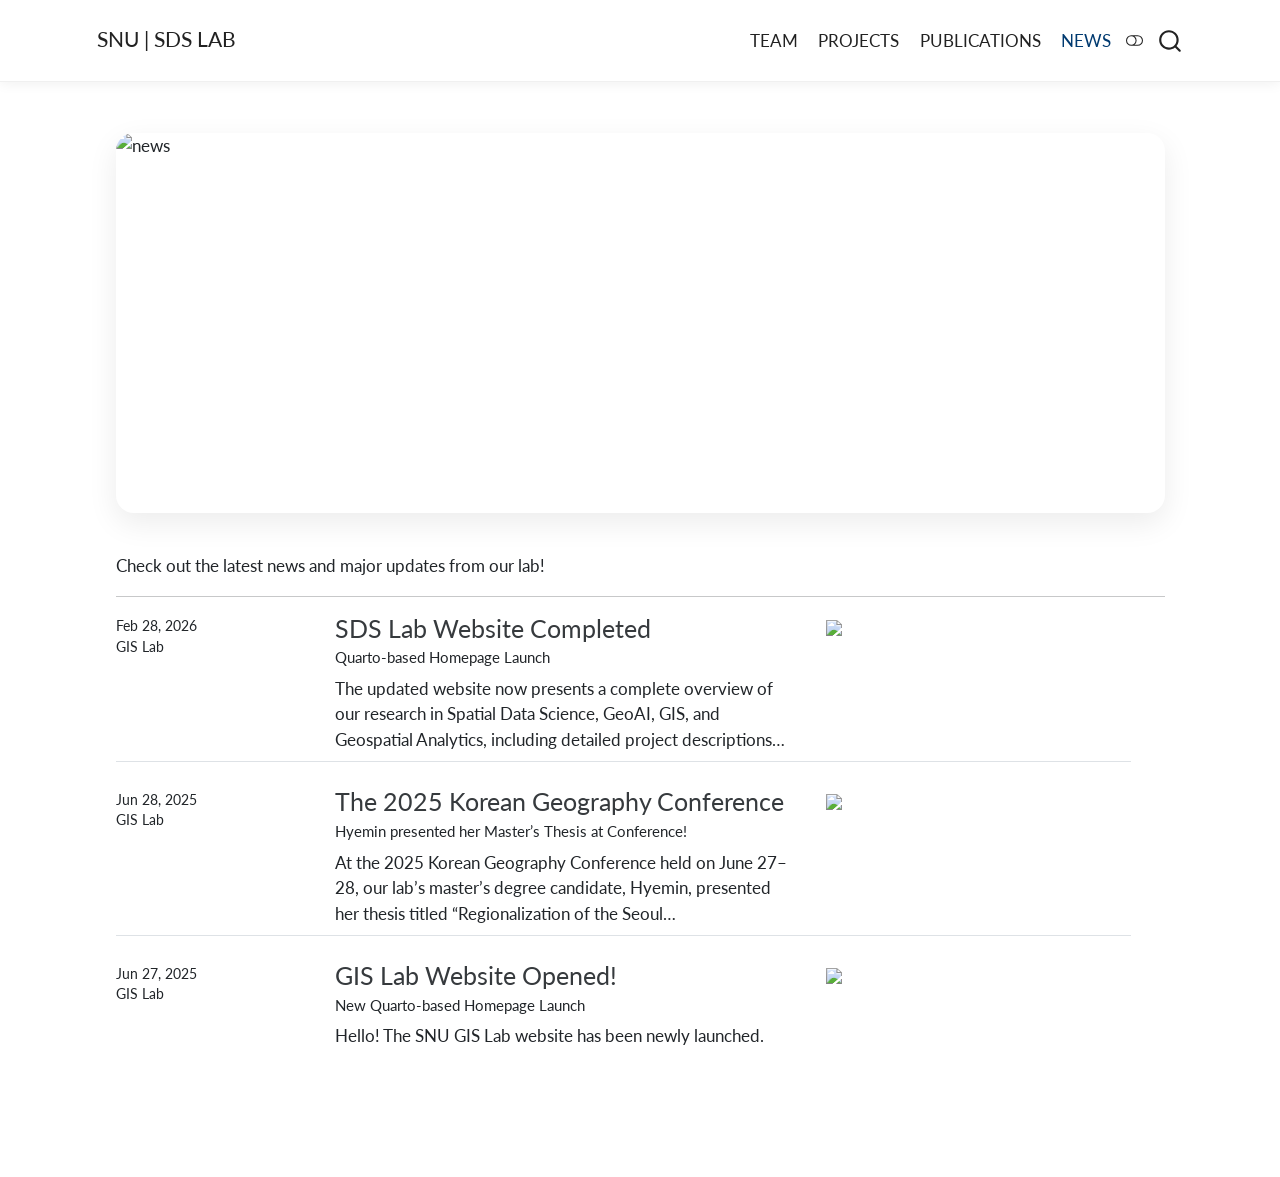
==== docs/news/index.html @ 04704a0c "Update website from personal version" ====
<!DOCTYPE html>
<html xmlns="http://www.w3.org/1999/xhtml" lang="en" xml:lang="en"><head>

<meta charset="utf-8">
<meta name="generator" content="quarto-1.10.18">

<meta name="viewport" content="width=device-width, initial-scale=1.0, user-scalable=yes">


<title>News – SDS Lab</title>
<style>
/* Default styles provided by pandoc.
** See https://pandoc.org/MANUAL.html#variables-for-html for config info.
*/
span.smallcaps{font-variant: small-caps;}
div.columns{display: flex; gap: 1.5em;}
div.column{flex: auto;}
@media screen {
div.columns{gap: min(4vw, 1.5em);}
div.column{overflow-x: auto;}
}
div.hanging-indent{margin-left: 1.5em; text-indent: -1.5em;}
ul.task-list{list-style: none;}
ul.task-list li input[type="checkbox"] {
  width: 0.8em;
  margin: 0 0.8em 0.2em -1em; /* quarto-specific, see https://github.com/quarto-dev/quarto-cli/issues/4556 */ 
  vertical-align: middle;
}
</style>


<script src="../site_libs/quarto-nav/quarto-nav.js"></script>
<script src="../site_libs/quarto-nav/headroom.min.js"></script>
<script src="../site_libs/clipboard/clipboard.min.js"></script>
<script src="../site_libs/quarto-search/autocomplete.umd.js"></script>
<script src="../site_libs/quarto-search/fuse.min.js"></script>
<script src="../site_libs/quarto-search/quarto-search.js"></script>
<meta name="quarto:offset" content="../">
<link href="../images/seoul.png" rel="icon" type="image/png">
<script src="../site_libs/quarto-listing/list.min.js"></script>
<script src="../site_libs/quarto-listing/quarto-listing.js"></script>
<script src="../site_libs/quarto-html/quarto.js" type="module"></script>
<script src="../site_libs/quarto-html/tabsets/tabsets.js" type="module"></script>
<script src="../site_libs/quarto-html/popper.min.js"></script>
<script src="../site_libs/quarto-html/tippy.umd.min.js"></script>
<script src="../site_libs/quarto-html/anchor.min.js"></script>
<link href="../site_libs/quarto-html/tippy.css" rel="stylesheet">
<link href="../site_libs/quarto-html/quarto-syntax-highlighting-64a204ab8560d761af7679ceaba22944.css" rel="stylesheet" class="quarto-color-scheme" id="quarto-text-highlighting-styles">
<link href="../site_libs/quarto-html/quarto-syntax-highlighting-dark-b85bc7c33db8c58e0ec93c3465666fed.css" rel="stylesheet" class="quarto-color-scheme quarto-color-alternate" id="quarto-text-highlighting-styles">
<link href="../site_libs/quarto-html/quarto-syntax-highlighting-64a204ab8560d761af7679ceaba22944.css" rel="stylesheet" class="quarto-color-scheme-extra" id="quarto-text-highlighting-styles">
<script src="../site_libs/bootstrap/bootstrap.min.js"></script>
<link href="../site_libs/bootstrap/bootstrap-icons.css" rel="stylesheet">
<link href="../site_libs/bootstrap/bootstrap-ddade4a43513af6a39879043cc1ed658.min.css" rel="stylesheet" append-hash="true" class="quarto-color-scheme" id="quarto-bootstrap" data-mode="light">
<link href="../site_libs/bootstrap/bootstrap-dark-4e72b22b732df1c45b7a433e425665f0.min.css" rel="stylesheet" append-hash="true" class="quarto-color-scheme quarto-color-alternate" id="quarto-bootstrap" data-mode="dark">
<link href="../site_libs/bootstrap/bootstrap-ddade4a43513af6a39879043cc1ed658.min.css" rel="stylesheet" append-hash="true" class="quarto-color-scheme-extra" id="quarto-bootstrap" data-mode="light">
<script id="quarto-search-options" type="application/json">{
  "location": "navbar",
  "copy-button": false,
  "collapse-after": 3,
  "panel-placement": "end",
  "type": "overlay",
  "limit": 50,
  "keyboard-shortcut": [
    "f",
    "/",
    "s"
  ],
  "show-item-context": false,
  "language": {
    "search-no-results-text": "No results",
    "search-matching-documents-text": "matching documents",
    "search-copy-link-title": "Copy link to search",
    "search-hide-matches-text": "Hide additional matches",
    "search-more-match-text": "more match in this document",
    "search-more-matches-text": "more matches in this document",
    "search-clear-button-title": "Clear",
    "search-text-placeholder": "",
    "search-detached-cancel-button-title": "Cancel",
    "search-submit-button-title": "Submit",
    "search-label": "Search"
  }
}</script>
<script>

  window.document.addEventListener("DOMContentLoaded", function (_event) {
    const listingTargetEl = window.document.querySelector('#listing-listing .list');
    if (!listingTargetEl) {
      // No listing discovered, do not attach.
      return; 
    }

    const options = {
      valueNames: ['listing-date','listing-title','listing-author','listing-subtitle','listing-image','listing-description',{ data: ['index'] },{ data: ['categories'] },{ data: ['listing-date-sort'] },{ data: ['listing-file-modified-sort'] }],
      
      searchColumns: ["listing-date","listing-title","listing-author","listing-subtitle","listing-image","listing-description"],
    };

    window['quarto-listings'] = window['quarto-listings'] || {};
    window['quarto-listings']['listing-listing'] = new List('listing-listing', options);

    if (window['quarto-listing-loaded']) {
      window['quarto-listing-loaded']();
    }
  });

  window.addEventListener('hashchange',() => {
    if (window['quarto-listing-loaded']) {
      window['quarto-listing-loaded']();
    }
  })
  </script>

  <script src="https://cdnjs.cloudflare.com/polyfill/v3/polyfill.min.js?features=es6"></script>
  <script defer="" src="https://cdn.jsdelivr.net/npm/mathjax@4/tex-chtml.js" type="text/javascript"></script>

<script type="text/javascript">
const typesetMath = (el) => {
  if (window.MathJax) {
    // MathJax Typeset
    window.MathJax.typeset([el]);
  } else if (window.katex) {
    // KaTeX Render
    var mathElements = el.getElementsByClassName("math");
    var macros = [];
    for (var i = 0; i < mathElements.length; i++) {
      var texText = mathElements[i].firstChild;
      if (mathElements[i].tagName == "SPAN" && texText && texText.data) {
        window.katex.render(texText.data, mathElements[i], {
          displayMode: mathElements[i].classList.contains('display'),
          throwOnError: false,
          macros: macros,
          fleqn: false
        });
      }
    }
  }
}
window.Quarto = {
  typesetMath
};
</script>

<link rel="stylesheet" href="../styles.css">
</head>

<body class="nav-fixed quarto-light"><script id="quarto-html-before-body" type="application/javascript">
    const toggleBodyColorMode = (bsSheetEl) => {
      const mode = bsSheetEl.getAttribute("data-mode");
      const bodyEl = window.document.querySelector("body");
      if (mode === "dark") {
        bodyEl.classList.add("quarto-dark");
        bodyEl.classList.remove("quarto-light");
      } else {
        bodyEl.classList.add("quarto-light");
        bodyEl.classList.remove("quarto-dark");
      }
    }
    const toggleBodyColorPrimary = () => {
      const bsSheetEl = window.document.querySelector("link#quarto-bootstrap:not([rel=disabled-stylesheet])");
      if (bsSheetEl) {
        toggleBodyColorMode(bsSheetEl);
      }
    }
    const setColorSchemeToggle = (alternate) => {
      const toggles = window.document.querySelectorAll('.quarto-color-scheme-toggle');
      for (let i=0; i < toggles.length; i++) {
        const toggle = toggles[i];
        if (toggle) {
          if (alternate) {
            toggle.classList.add("alternate");
          } else {
            toggle.classList.remove("alternate");
          }
        }
      }
    };
    const toggleColorMode = (alternate) => {
      // Switch the stylesheets
      const primaryStylesheets = window.document.querySelectorAll('link.quarto-color-scheme:not(.quarto-color-alternate)');
      const alternateStylesheets = window.document.querySelectorAll('link.quarto-color-scheme.quarto-color-alternate');
      manageTransitions('#quarto-margin-sidebar .nav-link', false);
      if (alternate) {
        // note: dark is layered on light, we don't disable primary!
        enableStylesheet(alternateStylesheets);
        for (const sheetNode of alternateStylesheets) {
          if (sheetNode.id === "quarto-bootstrap") {
            toggleBodyColorMode(sheetNode);
          }
        }
      } else {
        disableStylesheet(alternateStylesheets);
        enableStylesheet(primaryStylesheets)
        toggleBodyColorPrimary();
      }
      manageTransitions('#quarto-margin-sidebar .nav-link', true);
      // Switch the toggles
      setColorSchemeToggle(alternate)
      // Hack to workaround the fact that safari doesn't
      // properly recolor the scrollbar when toggling (#1455)
      if (navigator.userAgent.indexOf('Safari') > 0 && navigator.userAgent.indexOf('Chrome') == -1) {
        manageTransitions("body", false);
        window.scrollTo(0, 1);
        setTimeout(() => {
          window.scrollTo(0, 0);
          manageTransitions("body", true);
        }, 40);
      }
    }
    const disableStylesheet = (stylesheets) => {
      for (let i=0; i < stylesheets.length; i++) {
        const stylesheet = stylesheets[i];
        stylesheet.rel = 'disabled-stylesheet';
      }
    }
    const enableStylesheet = (stylesheets) => {
      for (let i=0; i < stylesheets.length; i++) {
        const stylesheet = stylesheets[i];
        if(stylesheet.rel !== 'stylesheet') { // for Chrome, which will still FOUC without this check
          stylesheet.rel = 'stylesheet';
        }
      }
    }
    const manageTransitions = (selector, allowTransitions) => {
      const els = window.document.querySelectorAll(selector);
      for (let i=0; i < els.length; i++) {
        const el = els[i];
        if (allowTransitions) {
          el.classList.remove('notransition');
        } else {
          el.classList.add('notransition');
        }
      }
    }
    const isFileUrl = () => {
      return window.location.protocol === 'file:';
    }
    const hasAlternateSentinel = () => {
      let styleSentinel = getColorSchemeSentinel();
      if (styleSentinel !== null) {
        return styleSentinel === "alternate";
      } else {
        return false;
      }
    }
    const setStyleSentinel = (alternate) => {
      const value = alternate ? "alternate" : "default";
      if (!isFileUrl()) {
        window.localStorage.setItem("quarto-color-scheme", value);
      } else {
        localAlternateSentinel = value;
      }
    }
    const getColorSchemeSentinel = () => {
      if (!isFileUrl()) {
        const storageValue = window.localStorage.getItem("quarto-color-scheme");
        return storageValue != null ? storageValue : localAlternateSentinel;
      } else {
        return localAlternateSentinel;
      }
    }
    const toggleGiscusIfUsed = (isAlternate, darkModeDefault) => {
      const baseTheme = document.querySelector('#giscus-base-theme')?.value ?? 'light';
      const alternateTheme = document.querySelector('#giscus-alt-theme')?.value ?? 'dark';
      let newTheme = '';
      if(authorPrefersDark) {
        newTheme = isAlternate ? baseTheme : alternateTheme;
      } else {
        newTheme = isAlternate ? alternateTheme : baseTheme;
      }
      const changeGiscusTheme = () => {
        // From: https://github.com/giscus/giscus/issues/336
        const sendMessage = (message) => {
          const iframe = document.querySelector('iframe.giscus-frame');
          if (!iframe) return;
          iframe.contentWindow.postMessage({ giscus: message }, 'https://giscus.app');
        }
        sendMessage({
          setConfig: {
            theme: newTheme
          }
        });
      }
      const isGiscussLoaded = window.document.querySelector('iframe.giscus-frame') !== null;
      if (isGiscussLoaded) {
        changeGiscusTheme();
      }
    };
    const authorPrefersDark = false;
    const queryPrefersDark = window.matchMedia('(prefers-color-scheme: dark)');
    const darkModeDefault = queryPrefersDark.matches;
      document.querySelector('link#quarto-text-highlighting-styles.quarto-color-scheme-extra').rel = 'disabled-stylesheet';
      document.querySelector('link#quarto-bootstrap.quarto-color-scheme-extra').rel = 'disabled-stylesheet';
    let localAlternateSentinel = darkModeDefault ? 'alternate' : 'default';
    // Dark / light mode switch
    window.quartoToggleColorScheme = () => {
      // Read the current dark / light value
      let toAlternate = !hasAlternateSentinel();
      toggleColorMode(toAlternate);
      setStyleSentinel(toAlternate);
      toggleGiscusIfUsed(toAlternate, darkModeDefault);
      window.dispatchEvent(new Event('resize'));
    };
    queryPrefersDark.addEventListener("change", e => {
      if(window.localStorage.getItem("quarto-color-scheme") !== null)
        return;
      const alternate = e.matches
      toggleColorMode(alternate);
      localAlternateSentinel = e.matches ? 'alternate' : 'default'; // this is used alongside local storage!
      toggleGiscusIfUsed(alternate, darkModeDefault);
    });
    // Switch to dark mode if need be
    if (hasAlternateSentinel()) {
      toggleColorMode(true);
    } else {
      toggleColorMode(false);
    }
  </script>

<div id="quarto-search-results"></div>
  <header id="quarto-header" class="headroom fixed-top">
    <nav class="navbar navbar-expand-lg " data-bs-theme="dark">
      <div class="navbar-container container-fluid">
      <div class="navbar-brand-container mx-auto">
    <a href="../index.html" class="navbar-brand navbar-brand-logo">
    <img src="../images/logo3.png" alt="" class="navbar-logo light-content">
    <img src="../images/logo3.png" alt="" class="navbar-logo dark-content">
    </a>
    <a class="navbar-brand" href="../index.html">
    <span class="navbar-title">SNU | SDS LAB</span>
    </a>
  </div>
            <div id="quarto-search" class="" title="Search"></div>
          <button class="navbar-toggler" type="button" data-bs-toggle="collapse" data-bs-target="#navbarCollapse" aria-controls="navbarCollapse" role="menu" aria-expanded="false" aria-label="Toggle navigation" onclick="if (window.quartoToggleHeadroom) { window.quartoToggleHeadroom(); }">
  <span class="navbar-toggler-icon"></span>
</button>
          <div class="collapse navbar-collapse" id="navbarCollapse">
            <ul class="navbar-nav navbar-nav-scroll ms-auto">
  <li class="nav-item">
    <a class="nav-link" href="../team.html"> 
<span class="menu-text">TEAM</span></a>
  </li>  
  <li class="nav-item">
    <a class="nav-link" href="../projects.html"> 
<span class="menu-text">PROJECTS</span></a>
  </li>  
  <li class="nav-item">
    <a class="nav-link" href="../publications.html"> 
<span class="menu-text">PUBLICATIONS</span></a>
  </li>  
  <li class="nav-item">
    <a class="nav-link active" href="../news/index.html" aria-current="page"> 
<span class="menu-text">NEWS</span></a>
  </li>  
</ul>
          </div> <!-- /navcollapse -->
            <div class="quarto-navbar-tools">
  <a href="" class="quarto-color-scheme-toggle quarto-navigation-tool  px-1" onclick="window.quartoToggleColorScheme(); return false;" title="Toggle dark mode"><i class="bi"></i></a>
</div>
      </div> <!-- /container-fluid -->
    </nav>
</header>
<!-- content -->
<div id="quarto-content" class="quarto-container page-columns page-rows-contents page-layout-full page-navbar">
<!-- sidebar -->
<!-- margin-sidebar -->
    <div id="quarto-margin-sidebar" class="sidebar margin-sidebar zindex-bottom">
        
    </div>
<!-- main -->
<main class="content column-page" id="quarto-document-content">


<header id="title-block-header" class="quarto-title-block default">
<div class="quarto-title">
<h1 class="title">News</h1>
</div>



<div class="quarto-title-meta column-page">

    
  
    
  </div>
  


</header>


<div class="page-banner">
<p><img src="images/news.png" class="page-banner-img img-fluid" alt="news"></p>
</div>
<div class="content-summary">
<p>Check out the latest news and major updates from our lab!</p>
</div>
<hr>
<!-- Posts from the posts/ directory will be automatically displayed below -->




<div class="quarto-listing quarto-listing-container-default" id="listing-listing">
<div class="list quarto-listing-default">
<div class="quarto-post image-right" data-index="0" data-categories="V2Vic2l0ZSUyQ0Fubm91bmNlbWVudHM=" data-listing-date-sort="1772204400000" data-listing-file-modified-sort="1791433114632" data-listing-date-modified-sort="NaN" data-listing-reading-time-sort="1" data-listing-word-count-sort="46">
<div class="thumbnail"><a href="../news/posts/2026-02-28-SDS-Lab-Website-Release.html" class="no-external">

<img loading="lazy" src="../news/posts/images/webhome.png" class="thumbnail-image">

</a></div>
<div class="body">
<h3 class="no-anchor listing-title">
<a href="../news/posts/2026-02-28-SDS-Lab-Website-Release.html" class="no-external">SDS Lab Website Completed</a>
</h3>
<div class="listing-subtitle">
<a href="../news/posts/2026-02-28-SDS-Lab-Website-Release.html" class="no-external">Quarto-based Homepage Launch</a>
</div>
<div class="delink listing-description"><a href="../news/posts/2026-02-28-SDS-Lab-Website-Release.html" class="no-external">
The updated website now presents a complete overview of our research in Spatial Data Science, GeoAI, GIS, and Geospatial Analytics, including detailed project descriptions…
</a></div>
</div>
<div class="metadata">
<a href="../news/posts/2026-02-28-SDS-Lab-Website-Release.html" class="no-external">
<div class="listing-date">
Feb 28, 2026
</div>
<div class="listing-author">
GIS Lab
</div>
</a>
</div>
</div>
<div class="quarto-post image-right" data-index="1" data-categories="Q29uZmVyZW5jZQ==" data-listing-date-sort="1751036400000" data-listing-file-modified-sort="1791433114624" data-listing-date-modified-sort="NaN" data-listing-reading-time-sort="1" data-listing-word-count-sort="47">
<div class="thumbnail"><a href="../news/posts/2025-06-28-korean-geography-conference.html" class="no-external">

<img loading="lazy" src="../news/posts/images/Hyemin_KGC1.png" class="thumbnail-image">

</a></div>
<div class="body">
<h3 class="no-anchor listing-title">
<a href="../news/posts/2025-06-28-korean-geography-conference.html" class="no-external">The 2025 Korean Geography Conference</a>
</h3>
<div class="listing-subtitle">
<a href="../news/posts/2025-06-28-korean-geography-conference.html" class="no-external">Hyemin presented her Master’s Thesis at Conference!</a>
</div>
<div class="delink listing-description"><a href="../news/posts/2025-06-28-korean-geography-conference.html" class="no-external">
At the 2025 Korean Geography Conference held on June 27–28, our lab’s master’s degree candidate, Hyemin, presented her thesis titled “Regionalization of the Seoul…
</a></div>
</div>
<div class="metadata">
<a href="../news/posts/2025-06-28-korean-geography-conference.html" class="no-external">
<div class="listing-date">
Jun 28, 2025
</div>
<div class="listing-author">
GIS Lab
</div>
</a>
</div>
</div>
<div class="quarto-post image-right" data-index="2" data-categories="V2Vic2l0ZSUyQ0Fubm91bmNlbWVudHM=" data-listing-date-sort="1750950000000" data-listing-file-modified-sort="1791433114616" data-listing-date-modified-sort="NaN" data-listing-reading-time-sort="1" data-listing-word-count-sort="24">
<div class="thumbnail"><a href="../news/posts/2025-06-27-website-open.html" class="no-external">

<img loading="lazy" src="../news/posts/images/main_header.png" class="thumbnail-image">

</a></div>
<div class="body">
<h3 class="no-anchor listing-title">
<a href="../news/posts/2025-06-27-website-open.html" class="no-external">GIS Lab Website Opened!</a>
</h3>
<div class="listing-subtitle">
<a href="../news/posts/2025-06-27-website-open.html" class="no-external">New Quarto-based Homepage Launch</a>
</div>
<div class="delink listing-description"><a href="../news/posts/2025-06-27-website-open.html" class="no-external">
Hello! The SNU GIS Lab website has been newly launched.
</a></div>
</div>
<div class="metadata">
<a href="../news/posts/2025-06-27-website-open.html" class="no-external">
<div class="listing-date">
Jun 27, 2025
</div>
<div class="listing-author">
GIS Lab
</div>
</a>
</div>
</div>
</div>
<div class="listing-no-matching d-none">No matching items</div>
</div></main> <!-- /main -->
<!-- SDS LAB: global Go to Top button -->
<button id="sds-go-to-top" type="button" aria-label="Go to top" title="Go to top">
  <svg viewbox="0 0 24 24" fill="none" stroke="currentColor" stroke-width="2" stroke-linecap="round" stroke-linejoin="round" aria-hidden="true">
    <path d="m6 11 6-6 6 6"></path>
    <path d="M12 5v14"></path>
  </svg>
  <span>TOP</span>
</button>
<script>
(function () {
  const button = document.getElementById('sds-go-to-top');
  if (!button) return;

  function updateVisibility() {
    button.classList.toggle('is-visible', window.scrollY > 250);
  }

  button.addEventListener('click', function () {
    const reduceMotion = window.matchMedia('(prefers-reduced-motion: reduce)').matches;
    window.scrollTo({ top: 0, behavior: reduceMotion ? 'instant' : 'smooth' });
  });

  window.addEventListener('scroll', updateVisibility, { passive: true });
  updateVisibility();
})();
</script>
<script id="quarto-html-after-body" type="application/javascript">
  window.document.addEventListener("DOMContentLoaded", function (event) {
    // Ensure there is a toggle, if there isn't float one in the top right
    if (window.document.querySelector('.quarto-color-scheme-toggle') === null) {
      const a = window.document.createElement('a');
      a.classList.add('top-right');
      a.classList.add('quarto-color-scheme-toggle');
      a.href = "";
      a.onclick = function() { try { window.quartoToggleColorScheme(); } catch {} return false; };
      const i = window.document.createElement("i");
      i.classList.add('bi');
      a.appendChild(i);
      window.document.body.appendChild(a);
    }
    setColorSchemeToggle(hasAlternateSentinel())
    const icon = "";
    const anchorJS = new window.AnchorJS();
    anchorJS.options = {
      placement: 'right',
      icon: icon
    };
    anchorJS.add('.anchored');
    const isCodeAnnotation = (el) => {
      for (const clz of el.classList) {
        if (clz.startsWith('code-annotation-')) {                     
          return true;
        }
      }
      return false;
    }
    const onCopySuccess = function(e) {
      // button target
      const button = e.trigger;
      // don't keep focus
      button.blur();
      // flash "checked"
      button.classList.add('code-copy-button-checked');
      var currentTitle = button.getAttribute("title");
      button.setAttribute("title", "Copied!");
      let tooltip;
      if (window.bootstrap) {
        button.setAttribute("data-bs-toggle", "tooltip");
        button.setAttribute("data-bs-placement", "left");
        button.setAttribute("data-bs-title", "Copied!");
        tooltip = new bootstrap.Tooltip(button, 
          { trigger: "manual", 
            customClass: "code-copy-button-tooltip",
            offset: [0, -8]});
        tooltip.show();    
      }
      setTimeout(function() {
        if (tooltip) {
          tooltip.hide();
          button.removeAttribute("data-bs-title");
          button.removeAttribute("data-bs-toggle");
          button.removeAttribute("data-bs-placement");
        }
        button.setAttribute("title", currentTitle);
        button.classList.remove('code-copy-button-checked');
      }, 1000);
      // clear code selection
      e.clearSelection();
    }
    const getTextToCopy = function(trigger) {
      const outerScaffold = trigger.parentElement.cloneNode(true);
      const codeEl = outerScaffold.querySelector('code');
      for (const childEl of codeEl.children) {
        if (isCodeAnnotation(childEl)) {
          childEl.remove();
        }
      }
      return codeEl.innerText;
    }
    const clipboard = new window.ClipboardJS('.code-copy-button:not([data-in-quarto-modal])', {
      text: getTextToCopy
    });
    clipboard.on('success', onCopySuccess);
    if (window.document.getElementById('quarto-embedded-source-code-modal')) {
      const clipboardModal = new window.ClipboardJS('.code-copy-button[data-in-quarto-modal]', {
        text: getTextToCopy,
        container: window.document.getElementById('quarto-embedded-source-code-modal')
      });
      clipboardModal.on('success', onCopySuccess);
    }
      var localhostRegex = new RegExp(/^(?:http|https):\/\/localhost\:?[0-9]*\//);
      var mailtoRegex = new RegExp(/^mailto:/);
        var filterRegex = new RegExp('/' + window.location.host + '/');
      var isInternal = (href) => {
          return filterRegex.test(href) || localhostRegex.test(href) || mailtoRegex.test(href);
      }
      // Inspect non-navigation links and adorn them if external
     var links = window.document.querySelectorAll('a[href]:not(.nav-link):not(.navbar-brand):not(.toc-action):not(.sidebar-link):not(.sidebar-item-toggle):not(.pagination-link):not(.no-external):not([aria-hidden]):not(.dropdown-item):not(.quarto-navigation-tool):not(.about-link)');
      for (var i=0; i<links.length; i++) {
        const link = links[i];
        if (!isInternal(link.href)) {
          // undo the damage that might have been done by quarto-nav.js in the case of
          // links that we want to consider external
          if (link.dataset.originalHref !== undefined) {
            link.href = link.dataset.originalHref;
          }
        }
      }
    function tippyHover(el, contentFn, onTriggerFn, onUntriggerFn) {
      const config = {
        allowHTML: true,
        maxWidth: 500,
        delay: 100,
        arrow: false,
        appendTo: function(el) {
            return el.parentElement;
        },
        interactive: true,
        interactiveBorder: 10,
        theme: 'quarto',
        placement: 'bottom-start',
      };
      if (contentFn) {
        config.content = contentFn;
      }
      if (onTriggerFn) {
        config.onTrigger = onTriggerFn;
      }
      if (onUntriggerFn) {
        config.onUntrigger = onUntriggerFn;
      }
      window.tippy(el, config); 
    }
    const noterefs = window.document.querySelectorAll('a[role="doc-noteref"]');
    for (var i=0; i<noterefs.length; i++) {
      const ref = noterefs[i];
      tippyHover(ref, function() {
        // use id or data attribute instead here
        let href = ref.getAttribute('data-footnote-href') || ref.getAttribute('href');
        try { href = new URL(href).hash; } catch {}
        const id = href.replace(/^#\/?/, "");
        const note = window.document.getElementById(id);
        if (note) {
          return note.innerHTML;
        } else {
          return "";
        }
      });
    }
    const xrefs = window.document.querySelectorAll('a.quarto-xref');
    const processXRef = (id, note) => {
      // Strip column container classes
      const stripColumnClz = (el) => {
        el.classList.remove("page-full", "page-columns");
        if (el.children) {
          for (const child of el.children) {
            stripColumnClz(child);
          }
        }
      }
      stripColumnClz(note)
      if (id === null || id.startsWith('sec-')) {
        // Special case sections, only their first couple elements
        const container = document.createElement("div");
        if (note.children && note.children.length > 2) {
          container.appendChild(note.children[0].cloneNode(true));
          for (let i = 1; i < note.children.length; i++) {
            const child = note.children[i];
            if (child.tagName === "P" && child.innerText === "") {
              continue;
            } else {
              container.appendChild(child.cloneNode(true));
              break;
            }
          }
          if (window.Quarto?.typesetMath) {
            window.Quarto.typesetMath(container);
          }
          return container.innerHTML
        } else {
          if (window.Quarto?.typesetMath) {
            window.Quarto.typesetMath(note);
          }
          return note.innerHTML;
        }
      } else {
        // Remove any anchor links if they are present
        const anchorLink = note.querySelector('a.anchorjs-link');
        if (anchorLink) {
          anchorLink.remove();
        }
        if (window.Quarto?.typesetMath) {
          window.Quarto.typesetMath(note);
        }
        if (note.classList.contains("callout")) {
          return note.outerHTML;
        } else {
          return note.innerHTML;
        }
      }
    }
    for (var i=0; i<xrefs.length; i++) {
      const xref = xrefs[i];
      tippyHover(xref, undefined, function(instance) {
        instance.disable();
        let url = xref.getAttribute('href');
        let hash = undefined; 
        if (url.startsWith('#')) {
          hash = url;
        } else {
          try { hash = new URL(url).hash; } catch {}
        }
        if (hash) {
          const id = hash.replace(/^#\/?/, "");
          const note = window.document.getElementById(id);
          if (note !== null) {
            try {
              const html = processXRef(id, note.cloneNode(true));
              instance.setContent(html);
            } finally {
              instance.enable();
              instance.show();
            }
          } else {
            // See if we can fetch this
            fetch(url.split('#')[0])
            .then(res => res.text())
            .then(html => {
              const parser = new DOMParser();
              const htmlDoc = parser.parseFromString(html, "text/html");
              const note = htmlDoc.getElementById(id);
              if (note !== null) {
                const html = processXRef(id, note);
                instance.setContent(html);
              } 
            }).finally(() => {
              instance.enable();
              instance.show();
            });
          }
        } else {
          // See if we can fetch a full url (with no hash to target)
          // This is a special case and we should probably do some content thinning / targeting
          fetch(url)
          .then(res => res.text())
          .then(html => {
            const parser = new DOMParser();
            const htmlDoc = parser.parseFromString(html, "text/html");
            const note = htmlDoc.querySelector('main.content');
            if (note !== null) {
              // This should only happen for chapter cross references
              // (since there is no id in the URL)
              // remove the first header
              if (note.children.length > 0 && note.children[0].tagName === "HEADER") {
                note.children[0].remove();
              }
              const html = processXRef(null, note);
              instance.setContent(html);
            } 
          }).finally(() => {
            instance.enable();
            instance.show();
          });
        }
      }, function(instance) {
      });
    }
        let selectedAnnoteEl;
        const selectorForAnnotation = ( cell, annotation) => {
          let cellAttr = 'data-code-cell="' + cell + '"';
          let lineAttr = 'data-code-annotation="' +  annotation + '"';
          const selector = 'span[' + cellAttr + '][' + lineAttr + ']';
          return selector;
        }
        const selectCodeLines = (annoteEl) => {
          const doc = window.document;
          const targetCell = annoteEl.getAttribute("data-target-cell");
          const targetAnnotation = annoteEl.getAttribute("data-target-annotation");
          const annoteSpan = window.document.querySelector(selectorForAnnotation(targetCell, targetAnnotation));
          const lines = annoteSpan.getAttribute("data-code-lines").split(",");
          const lineIds = lines.map((line) => {
            return targetCell + "-" + line;
          })
          let top = null;
          let height = null;
          let parent = null;
          if (lineIds.length > 0) {
              //compute the position of the single el (top and bottom and make a div)
              const el = window.document.getElementById(lineIds[0]);
              top = el.offsetTop;
              height = el.offsetHeight;
              parent = el.parentElement.parentElement;
            if (lineIds.length > 1) {
              const lastEl = window.document.getElementById(lineIds[lineIds.length - 1]);
              const bottom = lastEl.offsetTop + lastEl.offsetHeight;
              height = bottom - top;
            }
            if (top !== null && height !== null && parent !== null) {
              // cook up a div (if necessary) and position it 
              let div = window.document.getElementById("code-annotation-line-highlight");
              if (div === null) {
                div = window.document.createElement("div");
                div.setAttribute("id", "code-annotation-line-highlight");
                div.style.position = 'absolute';
                parent.appendChild(div);
              }
              div.style.top = top - 2 + "px";
              div.style.height = height + 4 + "px";
              div.style.left = 0;
              let gutterDiv = window.document.getElementById("code-annotation-line-highlight-gutter");
              if (gutterDiv === null) {
                gutterDiv = window.document.createElement("div");
                gutterDiv.setAttribute("id", "code-annotation-line-highlight-gutter");
                gutterDiv.style.position = 'absolute';
                const codeCell = window.document.getElementById(targetCell);
                const gutter = codeCell.querySelector('.code-annotation-gutter');
                gutter.appendChild(gutterDiv);
              }
              gutterDiv.style.top = top - 2 + "px";
              gutterDiv.style.height = height + 4 + "px";
            }
            selectedAnnoteEl = annoteEl;
          }
        };
        const unselectCodeLines = () => {
          const elementsIds = ["code-annotation-line-highlight", "code-annotation-line-highlight-gutter"];
          elementsIds.forEach((elId) => {
            const div = window.document.getElementById(elId);
            if (div) {
              div.remove();
            }
          });
          selectedAnnoteEl = undefined;
        };
          // Handle positioning of the toggle
      window.addEventListener(
        "resize",
        throttle(() => {
          elRect = undefined;
          if (selectedAnnoteEl) {
            selectCodeLines(selectedAnnoteEl);
          }
        }, 10)
      );
      function throttle(fn, ms) {
      let throttle = false;
      let timer;
        return (...args) => {
          if(!throttle) { // first call gets through
              fn.apply(this, args);
              throttle = true;
          } else { // all the others get throttled
              if(timer) clearTimeout(timer); // cancel #2
              timer = setTimeout(() => {
                fn.apply(this, args);
                timer = throttle = false;
              }, ms);
          }
        };
      }
        // Attach click handler to the DT
        const annoteDls = window.document.querySelectorAll('dt[data-target-cell]');
        for (const annoteDlNode of annoteDls) {
          annoteDlNode.addEventListener('click', (event) => {
            const clickedEl = event.target;
            if (clickedEl !== selectedAnnoteEl) {
              unselectCodeLines();
              const activeEl = window.document.querySelector('dt[data-target-cell].code-annotation-active');
              if (activeEl) {
                activeEl.classList.remove('code-annotation-active');
              }
              selectCodeLines(clickedEl);
              clickedEl.classList.add('code-annotation-active');
            } else {
              // Unselect the line
              unselectCodeLines();
              clickedEl.classList.remove('code-annotation-active');
            }
          });
        }
    const findCites = (el) => {
      const parentEl = el.parentElement;
      if (parentEl) {
        const cites = parentEl.dataset.cites;
        if (cites) {
          return {
            el,
            cites: cites.split(' ')
          };
        } else {
          return findCites(el.parentElement)
        }
      } else {
        return undefined;
      }
    };
    var bibliorefs = window.document.querySelectorAll('a[role="doc-biblioref"]');
    for (var i=0; i<bibliorefs.length; i++) {
      const ref = bibliorefs[i];
      const citeInfo = findCites(ref);
      if (citeInfo) {
        tippyHover(citeInfo.el, function() {
          var popup = window.document.createElement('div');
          citeInfo.cites.forEach(function(cite) {
            var citeDiv = window.document.createElement('div');
            citeDiv.classList.add('hanging-indent');
            citeDiv.classList.add('csl-entry');
            var biblioDiv = window.document.getElementById('ref-' + cite);
            if (biblioDiv) {
              citeDiv.innerHTML = biblioDiv.innerHTML;
            }
            popup.appendChild(citeDiv);
          });
          return popup.innerHTML;
        });
      }
    }
  });
  </script>
</div> <!-- /content -->




</body></html>
---- docs/site_libs/quarto-html/quarto-syntax-highlighting-64a204ab8560d761af7679ceaba22944.css ----
/* quarto syntax highlight colors */
:root {
  --quarto-hl-ot-color: #003B4F;
  --quarto-hl-at-color: #657422;
  --quarto-hl-ss-color: #20794D;
  --quarto-hl-an-color: #5E5E5E;
  --quarto-hl-fu-color: #4758AB;
  --quarto-hl-st-color: #20794D;
  --quarto-hl-cf-color: #003B4F;
  --quarto-hl-op-color: #5E5E5E;
  --quarto-hl-er-color: #AD0000;
  --quarto-hl-bn-color: #AD0000;
  --quarto-hl-al-color: #AD0000;
  --quarto-hl-va-color: #111111;
  --quarto-hl-bu-color: inherit;
  --quarto-hl-ex-color: inherit;
  --quarto-hl-pp-color: #AD0000;
  --quarto-hl-in-color: #5E5E5E;
  --quarto-hl-vs-color: #20794D;
  --quarto-hl-wa-color: #5E5E5E;
  --quarto-hl-do-color: #5E5E5E;
  --quarto-hl-im-color: #00769E;
  --quarto-hl-ch-color: #20794D;
  --quarto-hl-dt-color: #AD0000;
  --quarto-hl-fl-color: #AD0000;
  --quarto-hl-co-color: #5E5E5E;
  --quarto-hl-cv-color: #5E5E5E;
  --quarto-hl-cn-color: #8f5902;
  --quarto-hl-sc-color: #5E5E5E;
  --quarto-hl-dv-color: #AD0000;
  --quarto-hl-kw-color: #003B4F;
}

/* other quarto variables */
:root {
  --quarto-font-monospace: SFMono-Regular, Menlo, Monaco, Consolas, "Liberation Mono", "Courier New", monospace;
}

/* syntax highlight based on Pandoc's rules */
pre > code.sourceCode > span {
  color: #003B4F;
}

code.sourceCode > span {
  color: #003B4F;
}

div.sourceCode,
div.sourceCode pre.sourceCode {
  color: #003B4F;
}

/* Normal */
code span {
  color: #003B4F;
}

/* Alert */
code span.al {
  color: #AD0000;
  font-style: inherit;
}

/* Annotation */
code span.an {
  color: #5E5E5E;
  font-style: inherit;
}

/* Attribute */
code span.at {
  color: #657422;
  font-style: inherit;
}

/* BaseN */
code span.bn {
  color: #AD0000;
  font-style: inherit;
}

/* BuiltIn */
code span.bu {
  font-style: inherit;
}

/* ControlFlow */
code span.cf {
  color: #003B4F;
  font-weight: bold;
  font-style: inherit;
}

/* Char */
code span.ch {
  color: #20794D;
  font-style: inherit;
}

/* Constant */
code span.cn {
  color: #8f5902;
  font-style: inherit;
}

/* Comment */
code span.co {
  color: #5E5E5E;
  font-style: inherit;
}

/* CommentVar */
code span.cv {
  color: #5E5E5E;
  font-style: italic;
}

/* Documentation */
code span.do {
  color: #5E5E5E;
  font-style: italic;
}

/* DataType */
code span.dt {
  color: #AD0000;
  font-style: inherit;
}

/* DecVal */
code span.dv {
  color: #AD0000;
  font-style: inherit;
}

/* Error */
code span.er {
  color: #AD0000;
  font-style: inherit;
}

/* Extension */
code span.ex {
  font-style: inherit;
}

/* Float */
code span.fl {
  color: #AD0000;
  font-style: inherit;
}

/* Function */
code span.fu {
  color: #4758AB;
  font-style: inherit;
}

/* Import */
code span.im {
  color: #00769E;
  font-style: inherit;
}

/* Information */
code span.in {
  color: #5E5E5E;
  font-style: inherit;
}

/* Keyword */
code span.kw {
  color: #003B4F;
  font-weight: bold;
  font-style: inherit;
}

/* Operator */
code span.op {
  color: #5E5E5E;
  font-style: inherit;
}

/* Other */
code span.ot {
  color: #003B4F;
  font-style: inherit;
}

/* Preprocessor */
code span.pp {
  color: #AD0000;
  font-style: inherit;
}

/* SpecialChar */
code span.sc {
  color: #5E5E5E;
  font-style: inherit;
}

/* SpecialString */
code span.ss {
  color: #20794D;
  font-style: inherit;
}

/* String */
code span.st {
  color: #20794D;
  font-style: inherit;
}

/* Variable */
code span.va {
  color: #111111;
  font-style: inherit;
}

/* VerbatimString */
code span.vs {
  color: #20794D;
  font-style: inherit;
}

/* Warning */
code span.wa {
  color: #5E5E5E;
  font-style: italic;
}

.prevent-inlining {
  content: "</";
}

/*# sourceMappingURL=9d8d5bb603a83b8298b89080a598c93b.css.map */
---- docs/site_libs/quarto-html/quarto-syntax-highlighting-dark-b85bc7c33db8c58e0ec93c3465666fed.css ----
/* quarto syntax highlight colors */
:root {
  --quarto-hl-al-color: #f07178;
  --quarto-hl-an-color: #d4d0ab;
  --quarto-hl-at-color: #00e0e0;
  --quarto-hl-bn-color: #d4d0ab;
  --quarto-hl-bu-color: #abe338;
  --quarto-hl-ch-color: #abe338;
  --quarto-hl-co-color: #f8f8f2;
  --quarto-hl-cv-color: #ffd700;
  --quarto-hl-cn-color: #ffd700;
  --quarto-hl-cf-color: #ffa07a;
  --quarto-hl-dt-color: #ffa07a;
  --quarto-hl-dv-color: #d4d0ab;
  --quarto-hl-do-color: #f8f8f2;
  --quarto-hl-er-color: #f07178;
  --quarto-hl-ex-color: #00e0e0;
  --quarto-hl-fl-color: #d4d0ab;
  --quarto-hl-fu-color: #ffa07a;
  --quarto-hl-im-color: #abe338;
  --quarto-hl-in-color: #d4d0ab;
  --quarto-hl-kw-color: #ffa07a;
  --quarto-hl-op-color: #ffa07a;
  --quarto-hl-ot-color: #00e0e0;
  --quarto-hl-pp-color: #dcc6e0;
  --quarto-hl-re-color: #00e0e0;
  --quarto-hl-sc-color: #abe338;
  --quarto-hl-ss-color: #abe338;
  --quarto-hl-st-color: #abe338;
  --quarto-hl-va-color: #00e0e0;
  --quarto-hl-vs-color: #abe338;
  --quarto-hl-wa-color: #dcc6e0;
}

/* other quarto variables */
:root {
  --quarto-font-monospace: SFMono-Regular, Menlo, Monaco, Consolas, "Liberation Mono", "Courier New", monospace;
}

/* syntax highlight based on Pandoc's rules */
pre > code.sourceCode > span {
  color: #f8f8f2;
}

code.sourceCode > span {
  color: #f8f8f2;
}

div.sourceCode,
div.sourceCode pre.sourceCode {
  color: #f8f8f2;
}

/* Normal */
code span {
  color: #f8f8f2;
}

/* Alert */
code span.al {
  color: #f07178;
}

/* Annotation */
code span.an {
  color: #d4d0ab;
}

/* Attribute */
code span.at {
  color: #00e0e0;
}

/* BaseN */
code span.bn {
  color: #d4d0ab;
}

/* BuiltIn */
code span.bu {
  color: #abe338;
}

/* ControlFlow */
code span.cf {
  font-weight: bold;
  color: #ffa07a;
}

/* Char */
code span.ch {
  color: #abe338;
}

/* Constant */
code span.cn {
  color: #ffd700;
}

/* Comment */
code span.co {
  font-style: italic;
  color: #f8f8f2;
}

/* CommentVar */
code span.cv {
  color: #ffd700;
}

/* Documentation */
code span.do {
  color: #f8f8f2;
}

/* DataType */
code span.dt {
  color: #ffa07a;
}

/* DecVal */
code span.dv {
  color: #d4d0ab;
}

/* Error */
code span.er {
  color: #f07178;
  text-decoration: underline;
}

/* Extension */
code span.ex {
  font-weight: bold;
  color: #00e0e0;
}

/* Float */
code span.fl {
  color: #d4d0ab;
}

/* Function */
code span.fu {
  color: #ffa07a;
}

/* Import */
code span.im {
  color: #abe338;
}

/* Information */
code span.in {
  color: #d4d0ab;
}

/* Keyword */
code span.kw {
  font-weight: bold;
  color: #ffa07a;
}

/* Operator */
code span.op {
  color: #ffa07a;
}

/* Other */
code span.ot {
  color: #00e0e0;
}

/* Preprocessor */
code span.pp {
  color: #dcc6e0;
}

/* RegionMarker */
code span.re {
  background-color: #f8f8f2;
  color: #00e0e0;
}

/* SpecialChar */
code span.sc {
  color: #abe338;
}

/* SpecialString */
code span.ss {
  color: #abe338;
}

/* String */
code span.st {
  color: #abe338;
}

/* Variable */
code span.va {
  color: #00e0e0;
}

/* VerbatimString */
code span.vs {
  color: #abe338;
}

/* Warning */
code span.wa {
  color: #dcc6e0;
}

.prevent-inlining {
  content: "</";
}

/*# sourceMappingURL=4ed8f1090dec6531da29ab00902aa718.css.map */
---- docs/site_libs/quarto-html/quarto-syntax-highlighting-64a204ab8560d761af7679ceaba22944.css ----
/* quarto syntax highlight colors */
:root {
  --quarto-hl-ot-color: #003B4F;
  --quarto-hl-at-color: #657422;
  --quarto-hl-ss-color: #20794D;
  --quarto-hl-an-color: #5E5E5E;
  --quarto-hl-fu-color: #4758AB;
  --quarto-hl-st-color: #20794D;
  --quarto-hl-cf-color: #003B4F;
  --quarto-hl-op-color: #5E5E5E;
  --quarto-hl-er-color: #AD0000;
  --quarto-hl-bn-color: #AD0000;
  --quarto-hl-al-color: #AD0000;
  --quarto-hl-va-color: #111111;
  --quarto-hl-bu-color: inherit;
  --quarto-hl-ex-color: inherit;
  --quarto-hl-pp-color: #AD0000;
  --quarto-hl-in-color: #5E5E5E;
  --quarto-hl-vs-color: #20794D;
  --quarto-hl-wa-color: #5E5E5E;
  --quarto-hl-do-color: #5E5E5E;
  --quarto-hl-im-color: #00769E;
  --quarto-hl-ch-color: #20794D;
  --quarto-hl-dt-color: #AD0000;
  --quarto-hl-fl-color: #AD0000;
  --quarto-hl-co-color: #5E5E5E;
  --quarto-hl-cv-color: #5E5E5E;
  --quarto-hl-cn-color: #8f5902;
  --quarto-hl-sc-color: #5E5E5E;
  --quarto-hl-dv-color: #AD0000;
  --quarto-hl-kw-color: #003B4F;
}

/* other quarto variables */
:root {
  --quarto-font-monospace: SFMono-Regular, Menlo, Monaco, Consolas, "Liberation Mono", "Courier New", monospace;
}

/* syntax highlight based on Pandoc's rules */
pre > code.sourceCode > span {
  color: #003B4F;
}

code.sourceCode > span {
  color: #003B4F;
}

div.sourceCode,
div.sourceCode pre.sourceCode {
  color: #003B4F;
}

/* Normal */
code span {
  color: #003B4F;
}

/* Alert */
code span.al {
  color: #AD0000;
  font-style: inherit;
}

/* Annotation */
code span.an {
  color: #5E5E5E;
  font-style: inherit;
}

/* Attribute */
code span.at {
  color: #657422;
  font-style: inherit;
}

/* BaseN */
code span.bn {
  color: #AD0000;
  font-style: inherit;
}

/* BuiltIn */
code span.bu {
  font-style: inherit;
}

/* ControlFlow */
code span.cf {
  color: #003B4F;
  font-weight: bold;
  font-style: inherit;
}

/* Char */
code span.ch {
  color: #20794D;
  font-style: inherit;
}

/* Constant */
code span.cn {
  color: #8f5902;
  font-style: inherit;
}

/* Comment */
code span.co {
  color: #5E5E5E;
  font-style: inherit;
}

/* CommentVar */
code span.cv {
  color: #5E5E5E;
  font-style: italic;
}

/* Documentation */
code span.do {
  color: #5E5E5E;
  font-style: italic;
}

/* DataType */
code span.dt {
  color: #AD0000;
  font-style: inherit;
}

/* DecVal */
code span.dv {
  color: #AD0000;
  font-style: inherit;
}

/* Error */
code span.er {
  color: #AD0000;
  font-style: inherit;
}

/* Extension */
code span.ex {
  font-style: inherit;
}

/* Float */
code span.fl {
  color: #AD0000;
  font-style: inherit;
}

/* Function */
code span.fu {
  color: #4758AB;
  font-style: inherit;
}

/* Import */
code span.im {
  color: #00769E;
  font-style: inherit;
}

/* Information */
code span.in {
  color: #5E5E5E;
  font-style: inherit;
}

/* Keyword */
code span.kw {
  color: #003B4F;
  font-weight: bold;
  font-style: inherit;
}

/* Operator */
code span.op {
  color: #5E5E5E;
  font-style: inherit;
}

/* Other */
code span.ot {
  color: #003B4F;
  font-style: inherit;
}

/* Preprocessor */
code span.pp {
  color: #AD0000;
  font-style: inherit;
}

/* SpecialChar */
code span.sc {
  color: #5E5E5E;
  font-style: inherit;
}

/* SpecialString */
code span.ss {
  color: #20794D;
  font-style: inherit;
}

/* String */
code span.st {
  color: #20794D;
  font-style: inherit;
}

/* Variable */
code span.va {
  color: #111111;
  font-style: inherit;
}

/* VerbatimString */
code span.vs {
  color: #20794D;
  font-style: inherit;
}

/* Warning */
code span.wa {
  color: #5E5E5E;
  font-style: italic;
}

.prevent-inlining {
  content: "</";
}

/*# sourceMappingURL=9d8d5bb603a83b8298b89080a598c93b.css.map */
---- docs/styles.css ----
/* ===== Global Link Color ===== */

a {
  color: #003876;
  text-decoration: none;
}

a:hover {
  color: #001f4d;
  text-decoration: underline;
}

/* ===== Global Page Width ===== */

.page-columns,
.page-layout-article,
.quarto-container {
  max-width: 1100px;
  margin: 0 auto;
}

/* Hide Quarto page title header */
.quarto-title-block,
#title-block-header,
.quarto-title {
  display: none !important;
  margin: 0 !important;
  padding: 0 !important;
}

/* =========================
   Slim Page Banner (Publications/News/Projects)
========================= */

.page-banner{
  border-radius: 18px;
  overflow: hidden;
  margin: 20px 0 40px 0;
  box-shadow: 0 10px 30px rgba(0,0,0,0.08);
}

.page-banner-img{
  width: 100%;
  height: 380px;              /* 여기서 세로 높이 조절 */
  object-fit: cover;
  object-position: center;
  display: block;
  border-radius: 0 !important;
}

.page-banner p{
  margin: 0 !important;
}

/* ---------------------------
   Member profile list fix
---------------------------- */
.member-profile ul,
.member-profile ol {
  margin-left: 1.2em;
  padding-left: 1.2em;
  list-style: disc;
}
.member-profile ul li,
.member-profile ol li {
  margin-bottom: 0.3em;
}


/* ---------------------------
   HOME ONLY: Banner/Hero scope
   (index.qmd에 class="home"를 주면 가장 깔끔함)
---------------------------- */

/* 1) index.qmd 최상단에 아래를 넣어줘 (권장)
::: {.home}
...
:::
*/

.home .column-screen{
  margin-top: 0;
  padding-top: 0;
}

/* body padding-top을 전역으로 0 박지 말 것 */
/* (navbar 겹침 방지) */

/* navbar */

/* Navbar logo size */
.navbar-brand img {
  height: 36px !important;   /* 32~48px 사이에서 조절해봐 */
  max-height: none !important;
}

.navbar {
  box-shadow: 0 2px 12px rgba(0,0,0,0.06);
  border-bottom: 1px solid rgba(0,0,0,0.06);
}

/* Navbar title hover */
.navbar .navbar-brand:hover,
.navbar .navbar-brand:focus {
  color: #003A70 !important;  /* SNU Blue */
}

/* Navbar hover: SNU Blue */
.navbar .nav-link:hover,
.navbar .nav-link:focus {
  color: #003A70 !important;   /* SNU Blue */
}

.navbar .nav-link.active {
  color: #003A70 !important;   /* 현재 페이지도 SNU Blue */
}

/* Navbar inner width control */
.navbar .container-fluid {
  max-width: 1150px;   /* index 페이지 폭과 맞추기 */
  margin: 0 auto;
  padding-left: 24px;
  padding-right: 24px;
}

/* ---------------------------
   Option A: Photo Banner (기존 방식 개선)
---------------------------- */
.home .banner {
  position: relative;
  width: 100%;
  height: clamp(420px, 70vh, 860px); /* 반응형 */
  overflow: hidden;
  border-radius: 24px;
}

.home .banner img {
  width: 100%;
  height: 100%;
  object-fit: cover;
  object-position: 50% 100%;
  display: block;
  transform: scale(1.02);
}

.home .banner::after{
  content:"";
  position:absolute;
  inset:0;
  background: linear-gradient(
    180deg,
    rgba(0,0,0,0.15) 0%,
    rgba(0,0,0,0.35) 55%,
    rgba(0,0,0,0.55) 100%
  );
  pointer-events:none;
}

.home .banner .centered-text {
  position: absolute;
  top: 68%;
  left: 50%;
  transform: translate(-50%, -50%);
  color: #fff;
  font-size: clamp(2rem, 4vw, 4rem);
  font-weight: 700;
  text-shadow: 0 10px 30px rgba(0,0,0,.45);
  z-index: 10;
  text-align: center;
  line-height: 1.15;
}

/* 4개 카드가 들어가는 그리드 설정 */
.home .feature-grid {
  display: grid;
  /* 2열로 고정하고 싶다면 아래 설정 유지 */
  grid-template-columns: repeat(2, 1fr); 
  gap: 20px;
  margin: 40px 0;
}

/* News 섹션은 그리드 영향을 받지 않도록 초기화 */
#latest-news {
  display: block; /* 그리드 해제 */
  width: 100%;
}

/* 모바일 대응: 900px 미만일 때 1열로 변경 */
@media (max-width: 900px) {
  .home .feature-grid {
    grid-template-columns: 1fr;
  }
}

/* 1. p 태그가 그리드 레이아웃을 방해하지 못하게 껍데기만 남깁니다 */
.feature-grid p {
    display: contents; /* p 태그의 스타일(여백 등)을 무시하고 자식(카드)만 그리드에 참여시킴 */
}

/* 2. 카드 사이의 불필요한 간격을 방지 */
.feature-grid {
    display: grid;
    grid-template-columns: repeat(2, 1fr);
    gap: 18px;
    align-items: start;
}
/* ---------------------------
   Option B: Modern Gradient Hero (시안 느낌)
   index.qmd에서 .hero를 쓰면 적용됨
---------------------------- */
:root{
  --sds-bg-1: rgba(215, 208, 255, 0.55);
  --sds-bg-2: rgba(255, 233, 225, 0.55);
  --sds-text: #2f2f2f;
  --sds-muted: rgba(47,47,47,.70);
  --sds-card: rgba(255,255,255,.55);
  --sds-border: rgba(0,0,0,.08);
  --sds-shadow: 0 18px 50px rgba(0,0,0,.10);
}

.home .hero{
  position: relative;
  border-radius: 24px;
  padding: clamp(52px, 7vw, 92px) 24px;
  margin: 18px 0 28px 0;
  overflow: hidden;
  background:
    radial-gradient(800px 500px at 50% 35%, rgba(255,255,255,.85), rgba(255,255,255,0) 55%),
    linear-gradient(160deg, var(--sds-bg-1), var(--sds-bg-2));
  box-shadow: var(--sds-shadow);
  border: 1px solid var(--sds-border);
}

.home .hero-inner{
  max-width: 980px;
  margin: 0 auto;
  text-align: center;
}

.home .hero-eyebrow{
  font-size: 0.95rem;
  letter-spacing: .12em;
  text-transform: uppercase;
  color: var(--sds-muted);
  margin-bottom: 14px;
}

.home .hero-title{
  font-size: clamp(2.2rem, 4vw, 4rem);
  font-weight: 700;
  margin: 0 0 12px 0;
}

.home .hero-subtitle{
  font-size: 1.15rem;
  color: var(--sds-muted);
  margin: 0 0 26px 0;
}

.home .feature-grid{
  display: grid;
  grid-template-columns: repeat(2, minmax(0, 1fr));
  gap: 18px;
  margin: 10px 0 34px 0;
}

@media (max-width: 900px){
  .home .feature-grid{ grid-template-columns: 1fr; }
}

.home .feature-card{
  display: block;
  text-decoration: none;
  color: inherit;
  background: var(--sds-card);
  border: 1px solid var(--sds-border);
  border-radius: 20px;
  padding: 22px;
  box-shadow: 0 10px 30px rgba(0,0,0,.06);
  transition: transform .15s ease, box-shadow .15s ease, background .15s ease;
  backdrop-filter: blur(10px);
}

.home .feature-card:hover{
  transform: translateY(-2px);
  box-shadow: 0 18px 44px rgba(0,0,0,.10);
  background: rgba(255,255,255,.70);
}

.home .feature-title{
  font-size: 1.35rem;
  font-weight: 700;
  margin-bottom: 6px;
}

.home .feature-desc{
  color: var(--sds-muted);
  line-height: 1.5;
}


/* ---------------------------
   News style (기존 유지)
---------------------------- */
.news-item {
  display: flex;
  justify-content: space-between;
  align-items: baseline;
  padding: 0.75rem 0;
  border-bottom: 1px solid #eee;
}
.news-title a {
  text-decoration: none;
  color: inherit;
}
.news-title a:hover {
  text-decoration: underline;
}
.news-date {
  white-space: nowrap;
  color: #777;
  font-size: 0.9em;
}


/* Team: Group photo hero card */
.team-hero-card{
  border-radius: 24px;
  overflow: hidden;
  border: 1px solid rgba(0,0,0,0.08);
  box-shadow: 0 18px 50px rgba(0,0,0,0.10);
  background: #fff;
  margin: 18px 0 28px 0;
}

.team-hero-img{
  width: 100%;
  height: clamp(260px, 52vh, 520px);
  object-fit: cover;
  object-position: 50% 40%;
  display: block;
}

.team-hero-card p{
  margin: 0;
}
.team-hero-img{
  display: block;
}

/* ===== Professor card ===== */
.prof-photo{
  width: 320px;      /* 고정 크기 */
  max-width: 100%;
  border-radius: 18px;
  box-shadow: 0 18px 40px rgba(0,0,0,0.12);
}

.professor-layout{
  display: grid;
  grid-template-columns: 320px 1fr;  /* 사진 크기와 동일하게 */
  gap: 48px;
  align-items: start;
}

.profile-icons{
  margin-top: 18px;
  display: flex;
  gap: 14px;
}

.icon-link{
  width: 28px;
  transition: transform 0.2s ease;
}

.icon-link:hover{
  transform: scale(1.15);
}

/* ===== Members (2-column cards) ===== */

/* 2열 레이아웃 그리드 */
.member-grid {
  display: grid;
  grid-template-columns: 1fr 1fr; /* 2열 배치 */
  gap: 40px 30px;
  margin-top: 30px;
}

/* 카드 내부: 사진(좌) + 정보(우) 가로 정렬 */
.member-card {
  display: flex;
  align-items: flex-start;
  gap: 20px;
}

/* 사진 크기 고정 */
.member-photo {
  width: 140px;
  height: 175px;
  object-fit: cover;
  border-radius: 10px;
  flex-shrink: 0;
}

/* 텍스트 스타일링 */
.member-info h3 {
  margin: 0 0 5px 0 !important;
  font-size: 1.4rem;
  font-weight: 700;
  color: #333;
}

.member-role {
  font-weight: 600;
  margin-bottom: 5px !important;
  color: #555;
}

.member-email {
  font-size: 0.95rem;
  margin-bottom: 12px !important;
}

.badge-container {
  display: flex;
  flex-wrap: wrap;
  gap: 6px;
}

.badge {
  background-color: #f2f2f2;
  color: #666;
  padding: 3px 12px;
  border-radius: 15px;
  font-size: 0.8rem;
  border: 1px solid #e0e0e0;
}

/* 모바일 화면에서는 1열로 변경 */
@media (max-width: 900px) {
  .member-grid {
    grid-template-columns: 1fr;
  }
}

.member-icons{
  margin-top: 10px;
  display: flex;
  gap: 12px;
  align-items: center;
}

.member-icon{
  width: 26px;
  height: 26px;
  object-fit: contain;
  transition: transform 0.2s ease;
}

.member-icon:hover{
  transform: scale(1.12);
}

/* 1. 섹션 제목 스타일 (중앙 정렬 + 상단 여백 + 남색 포인트) */
h2, .section-title {
  text-align: center;
  margin-top: 100px !important; /* 위쪽 여백 대폭 추가 */
  margin-bottom: 50px !important;
  font-weight: 800;
  color: #003876; /* SNU Blue 남색 포인트 */
  position: relative;
  display: block;
}

/* 제목 아래에 짧은 남색 선 포인트 추가 */
h2::after {
  content: "";
  display: block;
  width: 50px;
  height: 3px;
  background-color: #003876;
  margin: 15px auto 0;
}

/* Remove heading anchor icon (chain icon) */
.anchorjs-link {
  display: none !important;
}

/* =========================
   News listing image resize
========================= */

.quarto-listing .listing-item-img {
  max-width: 240px;
  height: 150px;
  object-fit: cover;
  border-radius: 14px;
}
/* News 썸네일 아래 여백 */
.quarto-listing .listing-item-img,
.quarto-listing .thumbnail-image,
.quarto-listing img {
  margin-bottom: 18px;
}



/* ===== Publications list ===== */
.pub-item{
  padding: 18px 0 22px 0;
  border-bottom: 1px solid rgba(0,0,0,0.10);
}

.pub-title{
  font-size: 1.25rem;
  font-weight: 800;
  line-height: 1.25;
  margin-bottom: 6px;
}

.pub-title a{
  color: #111;
  text-decoration: underline;
  text-underline-offset: 3px;
}

.pub-title a:hover{
  color: #003876; /* SNU Blue */
}

.pub-authors{
  color: rgba(0,0,0,0.70);
  font-size: 0.98rem;
  margin-bottom: 10px;
}

.pub-tags{
  display: flex;
  flex-wrap: wrap;
  gap: 8px;
}

.pub-tag{
  background: #f2f2f2;
  border: 1px solid #e0e0e0;
  color: #555;
  padding: 3px 10px;
  border-radius: 999px;
  font-size: 0.8rem;
}

/* ===== Project layout refined ===== */

.project-item{
  display: grid;
  grid-template-columns: 140px 1fr;
  gap: 30px;
  align-items: start;
  padding: 28px 0;
  border-bottom: 1px solid rgba(0,0,0,0.08);
}

/* 로고 */
.project-logo img{
  width: 120px;
  height: auto;
  object-fit: contain;
}

/* 제목 */
.project-title{
  font-size: 1.45rem;
  font-weight: 800;
  margin-bottom: 12px;
  color: #003876; /* SNU Blue */
}

.project-meta{
  font-weight: 600;
  font-size: 0.95rem;
  color: rgba(0,0,0,0.55);
}

/* 설명 */
.project-desc{
  line-height: 1.65;
  color: rgba(0,0,0,0.75);
  margin-bottom: 14px;
}

/* 주관/기관 */
.project-org{
  font-size: 0.95rem;
  color: rgba(0,0,0,0.55);
  font-weight: 500;
}

/* 모바일 */
@media (max-width: 900px){
  .project-item{
    grid-template-columns: 1fr;
  }

  .project-logo{
    margin-bottom: 15px;
  }
}
/* 메일 아이콘만 살짝 확대 */
.member-icons a:first-child .member-icon {
  transform: scale(1.25);
}

/* 마우스를 올렸을 때 확대 */
.member-icons a:first-child:hover .member-icon {
  transform: scale(1.4);
}

/* 교수님 사진: 호버 오버레이 + 클릭 뒤집기 */
.prof-photo-flip {
  display: block;
  width: 320px;
  max-width: 100%;
  padding: 0;
  border: 0;
  background: transparent;
  cursor: pointer;
  perspective: 1000px;
}

.prof-photo-flip-inner {
  display: grid;
  transform-style: preserve-3d;
  transition: transform 0.7s ease;
}

.prof-photo-flip.is-flipped .prof-photo-flip-inner {
  transform: rotateY(180deg);
}

.prof-photo-flip-front,
.prof-photo-flip-back {
  grid-area: 1 / 1;
  backface-visibility: hidden;
}

.prof-photo-flip-front {
  position: relative;
  width: 100%;
}

.prof-photo-base {
  display: block;
  width: 100%;
  max-width: 100%;
  height: auto;
  border-radius: 18px;
  box-shadow: 0 18px 40px rgba(0, 0, 0, 0.12);
}

.prof-photo-cat {
  position: absolute;
  inset: 0;
  width: 100%;
  height: 100%;
  object-fit: cover;
  border-radius: 18px;
  opacity: 0;
  transition: opacity 0.25s ease;
  pointer-events: none;
}

.prof-photo-flip:hover .prof-photo-cat,
.prof-photo-flip:focus-visible .prof-photo-cat {
  opacity: 1;
}

.prof-photo-flip-back {
  width: 100%;
  height: 100%;
  object-fit: cover;
  border-radius: 18px;
  box-shadow: 0 18px 40px rgba(0, 0, 0, 0.12);
  transform: rotateY(180deg);
}


/* 교수님 사진의 호버 확대 방지 */
.prof-photo-flip,
.prof-photo-flip:hover,
.prof-photo-flip:focus-visible {
  transform: none !important;
  scale: 1 !important;
}

.prof-photo-flip-inner {
  transform: rotateY(0deg) scale(1) !important;
  scale: 1 !important;
}

.prof-photo-flip.is-flipped .prof-photo-flip-inner {
  transform: rotateY(180deg) scale(1) !important;
  scale: 1 !important;
}

.prof-photo-flip-front,
.prof-photo-base,
.prof-photo-cat {
  scale: 1 !important;
}

.prof-photo-base,
.prof-photo-cat {
  transform: none !important;
}

.prof-photo-flip-back {
  transform: rotateY(180deg) scale(1) !important;
  scale: 1 !important;
}


/* Dahyun Lee 사진: 크기는 고정하고 호버 시 부드럽게 전환 */
.lee-photo-swap {
  position: relative;
  width: 140px;
  height: 175px;
  flex: 0 0 140px;
  overflow: hidden;
  border-radius: 10px;
}

.lee-photo-swap img {
  position: absolute;
  inset: 0;
  display: block;
  width: 100%;
  height: 100%;
  object-fit: cover;
  border-radius: 10px;
  transform: none !important;
  scale: 1 !important;
  transition: opacity 0.45s ease;
}

.lee-photo-base {
  opacity: 1;
}

.lee-photo-hover {
  opacity: 0;
}

.lee-photo-swap:hover .lee-photo-hover {
  opacity: 1;
}

.lee-photo-swap:hover .lee-photo-base {
  opacity: 0;
}


/* ==========================================================
   SDS LAB | Go to Top button (all website pages)
   ========================================================== */
#sds-go-to-top {
  position: fixed;
  right: clamp(16px, 3vw, 36px);
  bottom: clamp(18px, 3vw, 36px);
  z-index: 1050;
  width: 62px;
  height: 62px;
  display: flex;
  flex-direction: column;
  align-items: center;
  justify-content: center;
  gap: 2px;
  border: 1px solid rgba(0, 56, 118, 0.18);
  border-radius: 50%;
  background: #ffffff;
  color: #003876;
  box-shadow: 0 5px 22px rgba(0, 0, 0, 0.14);
  cursor: pointer;
  font-family: inherit;
  font-size: 11px;
  font-weight: 800;
  line-height: 1.2;
  letter-spacing: 0.04em;
  opacity: 0;
  visibility: hidden;
  pointer-events: none;
  transform: translateY(12px);
  transition: opacity 0.25s ease, visibility 0.25s ease,
              transform 0.25s ease, background-color 0.2s ease,
              color 0.2s ease;
}
#sds-go-to-top.is-visible {
  opacity: 1;
  visibility: visible;
  pointer-events: auto;
  transform: translateY(0);
}
#sds-go-to-top:hover {
  background: #003876;
  color: #ffffff;
  transform: translateY(-3px);
}
#sds-go-to-top:focus-visible {
  outline: 3px solid #5b9ee9;
  outline-offset: 4px;
}
#sds-go-to-top svg {
  display: block;
  width: 20px;
  height: 20px;
}
@media (max-width: 600px) {
  #sds-go-to-top {
    width: 52px;
    height: 52px;
    font-size: 10px;
    right: 16px;
    bottom: 16px;
  }
}
@media (prefers-reduced-motion: reduce) {
  #sds-go-to-top { transition: none; }
}


/* ===== Dark mode palette for the main site pages ===== */
/* Quarto adds .quarto-dark to body while dark mode is active. */
.quarto-dark {
  --sds-bg-1: rgba(64, 62, 52, 0.78);
  --sds-bg-2: rgba(54, 48, 45, 0.82);
  --sds-text: #eeeeea;
  --sds-muted: rgba(238, 238, 234, 0.76);
  --sds-card: rgba(48, 48, 43, 0.88);
  --sds-border: rgba(170,212,205, 0.24);
  --sds-shadow: 0 18px 50px rgba(0, 0, 0, 0.34);
}

/* Shared section headings: Professor, Master Students, Alumni, Join Our Lab, etc. */
.quarto-dark h2,
.quarto-dark .section-title {
  color: #d4d4aa !important;
}

.quarto-dark h2::after {
  background-color: #d4d4aa !important;
}

/* Shared site navigation */
.quarto-dark .navbar {
  background-color: #222222 !important;
  color: #eeeeea !important;
  border-bottom-color: rgba(170,212,205, 0.18) !important;
}

.quarto-dark .navbar .navbar-brand,
.quarto-dark .navbar .nav-link {
  color: #eeeeea !important;
}

.quarto-dark .navbar .navbar-brand:hover,
.quarto-dark .navbar .navbar-brand:focus,
.quarto-dark .navbar .nav-link:hover,
.quarto-dark .navbar .nav-link:focus,
.quarto-dark .navbar .nav-link.active {
  color: #d4d4aa !important;
}

/* Links throughout the site remain visible against dark backgrounds. */
.quarto-dark a,
.quarto-dark a:visited {
  color: #d4d4aa !important;
}

.quarto-dark a:hover,
.quarto-dark a:focus-visible {
  color: #d4d4aa !important;
  text-decoration: underline;
}

/* Home page hero and navigation cards */
.quarto-dark .home .hero {
  background:
    radial-gradient(800px 500px at 50% 35%, rgba(170,212,205, 0.13), rgba(170,212,205, 0) 58%),
    linear-gradient(160deg, #35352f, #292927);
  border-color: var(--sds-border);
  box-shadow: var(--sds-shadow);
}

.quarto-dark .home .hero-title,
.quarto-dark .home .feature-title {
  color: var(--sds-text);
}

.quarto-dark .home .hero-eyebrow,
.quarto-dark .home .hero-subtitle,
.quarto-dark .home .feature-desc {
  color: var(--sds-muted);
}

.quarto-dark .home .feature-card {
  color: var(--sds-text) !important;
  background: var(--sds-card);
  border-color: var(--sds-border);
  box-shadow: var(--sds-shadow);
}

.quarto-dark .home .feature-card:hover {
  color: var(--sds-text) !important;
  background: rgba(170,212,205, 0.12);
}

/* Team page */
.quarto-dark .team-hero-card {
  background: #222222;
  border-color: rgba(170,212,205, 0.18);
}

.quarto-dark .prof-right,
.quarto-dark .prof-right p,
.quarto-dark .prof-right li,
.quarto-dark .member-info {
  color: #cccccc;
}

.quarto-dark .prof-right h3,
.quarto-dark .member-info h3 {
  color: #eeeeea !important;
}

.quarto-dark .prof-right a {
  color: #d4d4aa !important;
}

.quarto-dark .member-role {
  color: #aaaaaa !important;
}

.quarto-dark .badge {
  background-color: #33332d;
  border-color: #5b6665;
  color: #ddddcf;
}

/* Projects page */
.quarto-dark .project-item {
  border-bottom-color: rgba(170,212,205, 0.20);
}

.quarto-dark .project-title {
  color: #aad4cd !important;
}

.quarto-dark .project-meta,
.quarto-dark .project-desc,
.quarto-dark .project-org {
  color: #cccccc !important;
}

/* Publications page */
.quarto-dark .pub-item {
  border-bottom-color: rgba(170,212,205, 0.20);
}

.quarto-dark .pub-title a,
.quarto-dark .pub-title a:visited {
  color: #aad4cd !important;
}

.quarto-dark .pub-authors {
  color: #cccccc !important;
}

.quarto-dark .pub-tag {
  background: #2d3233;
  border-color: #5b6665;
  color: #ddddcf;
}

/* Go-to-top control */
.quarto-dark #sds-go-to-top {
  background: #2d3233;
  color: #aad4cd;
  border-color: rgba(170,212,205, 0.38);
}

.quarto-dark #sds-go-to-top:hover {
  background: #aad4cd;
  color: #222222;
}


/* 다크 모드: navbar 안의 원본 로고 이미지를 숨기고 대체 로고 하나만 표시 */
.quarto-dark .navbar img[src*="logo3"] {
  display: none !important;
}

.quarto-dark .navbar .navbar-brand::before {
  content: "";
  display: inline-block;
  width: 36px;
  height: 36px;
  margin-right: 0.5rem;
  vertical-align: middle;
  background: url("images/logo3-1.png") center / contain no-repeat;
}

/* 다크 모드 토글: 바깥 장식 없이 토글 자체에 색 적용 */
.quarto-dark .navbar .quarto-color-scheme-toggle {
  color: #aad4cd !important;
  background: transparent !important;
  border: none !important;
  border-radius: 0 !important;
  box-shadow: none !important;
}

.quarto-dark .navbar .quarto-color-scheme-toggle .bi,
.quarto-dark .navbar .quarto-color-scheme-toggle .bi::before,
.quarto-dark .navbar .quarto-color-scheme-toggle svg {
  color: #aad4cd !important;
  fill: #aad4cd !important;
  stroke: #aad4cd !important;
}

/* 검색 버튼은 별도로 색을 지정 */
.quarto-dark .navbar .quarto-search-button,
.quarto-dark .navbar #quarto-search {
  color: #aad4cd !important;
}

.quarto-dark .navbar .quarto-search-button {
  background-color: rgba(170,212,205, 0.10) !important;
  border: 1px solid rgba(170,212,205, 0.38) !important;
  border-radius: 50%;
}

.quarto-dark .navbar .quarto-search-button svg,
.quarto-dark .navbar #quarto-search svg,
.quarto-dark .navbar .quarto-search-button .bi {
  color: #aad4cd !important;
  fill: #aad4cd !important;
  stroke: #aad4cd !important;
}

.quarto-dark .navbar .quarto-search-button:hover {
  background-color: rgba(170,212,205, 0.22) !important;
}

.quarto-dark .navbar .quarto-color-scheme-toggle:focus-visible,
.quarto-dark .navbar .quarto-search-button:focus-visible {
  outline: 2px solid #aad4cd;
  outline-offset: 3px;
}
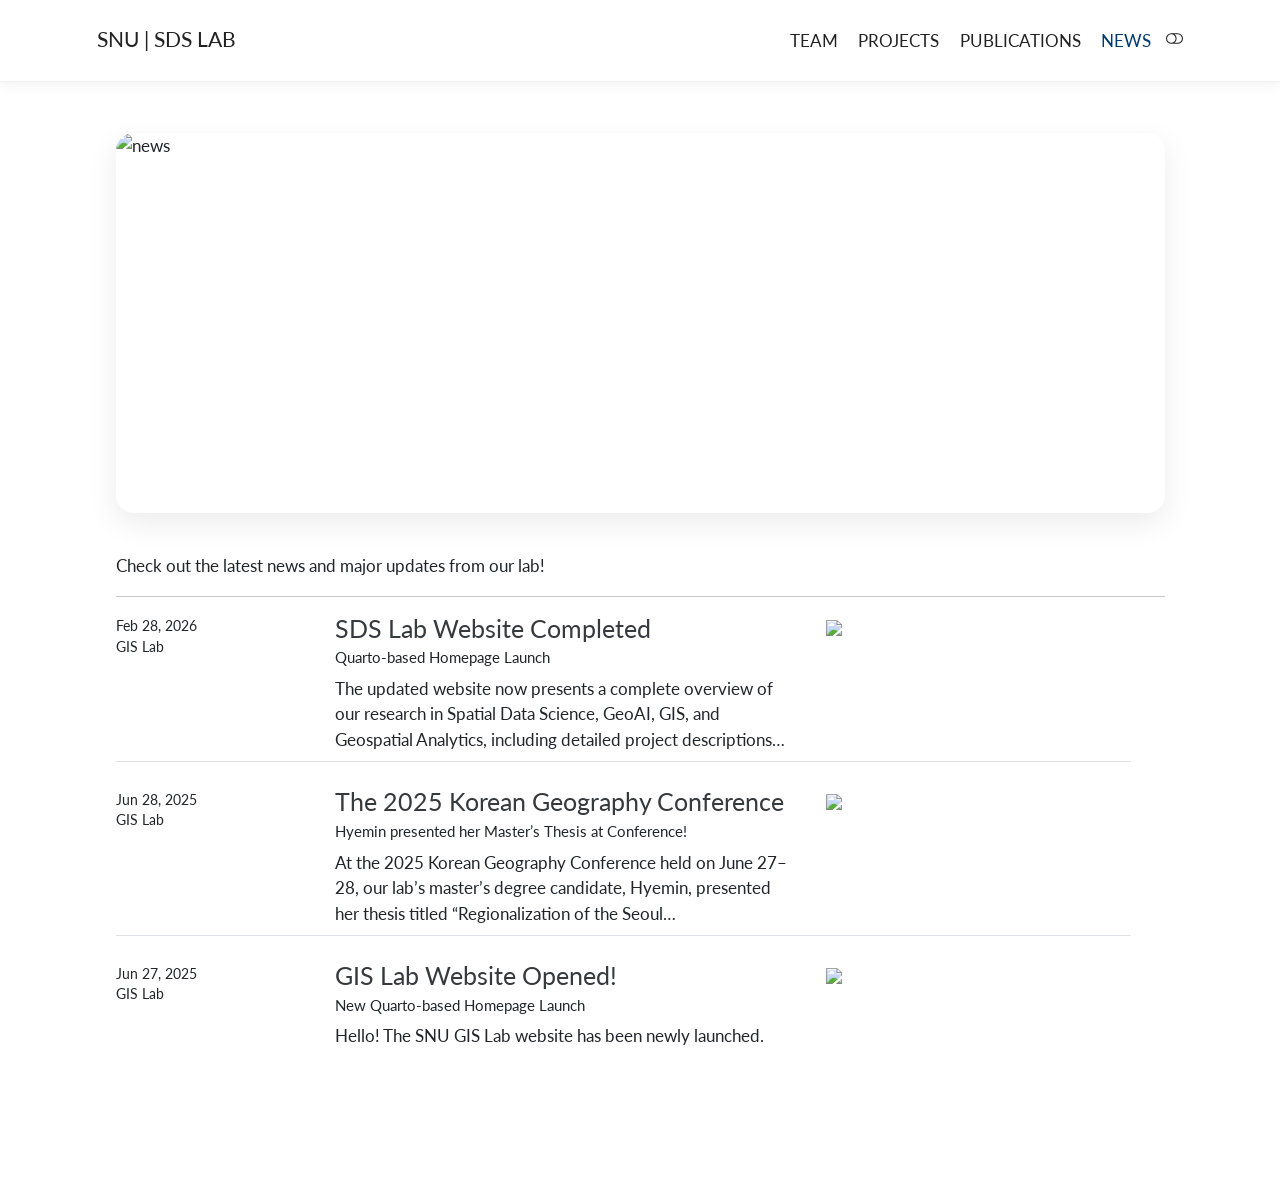
==== commit ea93c5a0: "Revert "Update website from personal version"" ====
--- a/docs/news/index.html
+++ b/docs/news/index.html
@@ -2,23 +2,17 @@
 <html xmlns="http://www.w3.org/1999/xhtml" lang="en" xml:lang="en"><head>
 
 <meta charset="utf-8">
-<meta name="generator" content="quarto-1.10.18">
+<meta name="generator" content="quarto-1.7.32">
 
 <meta name="viewport" content="width=device-width, initial-scale=1.0, user-scalable=yes">
 
 
 <title>News – SDS Lab</title>
 <style>
-/* Default styles provided by pandoc.
-** See https://pandoc.org/MANUAL.html#variables-for-html for config info.
-*/
+code{white-space: pre-wrap;}
 span.smallcaps{font-variant: small-caps;}
-div.columns{display: flex; gap: 1.5em;}
-div.column{flex: auto;}
-@media screen {
-div.columns{gap: min(4vw, 1.5em);}
-div.column{overflow-x: auto;}
-}
+div.columns{display: flex; gap: min(4vw, 1.5em);}
+div.column{flex: auto; overflow-x: auto;}
 div.hanging-indent{margin-left: 1.5em; text-indent: -1.5em;}
 ul.task-list{list-style: none;}
 ul.task-list li input[type="checkbox"] {
@@ -45,14 +39,14 @@
 <script src="../site_libs/quarto-html/tippy.umd.min.js"></script>
 <script src="../site_libs/quarto-html/anchor.min.js"></script>
 <link href="../site_libs/quarto-html/tippy.css" rel="stylesheet">
-<link href="../site_libs/quarto-html/quarto-syntax-highlighting-64a204ab8560d761af7679ceaba22944.css" rel="stylesheet" class="quarto-color-scheme" id="quarto-text-highlighting-styles">
-<link href="../site_libs/quarto-html/quarto-syntax-highlighting-dark-b85bc7c33db8c58e0ec93c3465666fed.css" rel="stylesheet" class="quarto-color-scheme quarto-color-alternate" id="quarto-text-highlighting-styles">
-<link href="../site_libs/quarto-html/quarto-syntax-highlighting-64a204ab8560d761af7679ceaba22944.css" rel="stylesheet" class="quarto-color-scheme-extra" id="quarto-text-highlighting-styles">
+<link href="../site_libs/quarto-html/quarto-syntax-highlighting-37eea08aefeeee20ff55810ff984fec1.css" rel="stylesheet" class="quarto-color-scheme" id="quarto-text-highlighting-styles">
+<link href="../site_libs/quarto-html/quarto-syntax-highlighting-dark-2fef5ea3f8957b3e4ecc936fc74692ca.css" rel="stylesheet" class="quarto-color-scheme quarto-color-alternate" id="quarto-text-highlighting-styles">
+<link href="../site_libs/quarto-html/quarto-syntax-highlighting-37eea08aefeeee20ff55810ff984fec1.css" rel="stylesheet" class="quarto-color-scheme-extra" id="quarto-text-highlighting-styles">
 <script src="../site_libs/bootstrap/bootstrap.min.js"></script>
 <link href="../site_libs/bootstrap/bootstrap-icons.css" rel="stylesheet">
-<link href="../site_libs/bootstrap/bootstrap-ddade4a43513af6a39879043cc1ed658.min.css" rel="stylesheet" append-hash="true" class="quarto-color-scheme" id="quarto-bootstrap" data-mode="light">
-<link href="../site_libs/bootstrap/bootstrap-dark-4e72b22b732df1c45b7a433e425665f0.min.css" rel="stylesheet" append-hash="true" class="quarto-color-scheme quarto-color-alternate" id="quarto-bootstrap" data-mode="dark">
-<link href="../site_libs/bootstrap/bootstrap-ddade4a43513af6a39879043cc1ed658.min.css" rel="stylesheet" append-hash="true" class="quarto-color-scheme-extra" id="quarto-bootstrap" data-mode="light">
+<link href="../site_libs/bootstrap/bootstrap-49c1d427428d52a7e831cec1f859451e.min.css" rel="stylesheet" append-hash="true" class="quarto-color-scheme" id="quarto-bootstrap" data-mode="light">
+<link href="../site_libs/bootstrap/bootstrap-dark-7040619c0c7fa32edeed753ff31abe6e.min.css" rel="stylesheet" append-hash="true" class="quarto-color-scheme quarto-color-alternate" id="quarto-bootstrap" data-mode="dark">
+<link href="../site_libs/bootstrap/bootstrap-49c1d427428d52a7e831cec1f859451e.min.css" rel="stylesheet" append-hash="true" class="quarto-color-scheme-extra" id="quarto-bootstrap" data-mode="light">
 <script id="quarto-search-options" type="application/json">{
   "location": "navbar",
   "copy-button": false,
@@ -111,7 +105,7 @@
   </script>
 
   <script src="https://cdnjs.cloudflare.com/polyfill/v3/polyfill.min.js?features=es6"></script>
-  <script defer="" src="https://cdn.jsdelivr.net/npm/mathjax@4/tex-chtml.js" type="text/javascript"></script>
+  <script src="https://cdn.jsdelivr.net/npm/mathjax@3/es5/tex-chtml-full.js" type="text/javascript"></script>
 
 <script type="text/javascript">
 const typesetMath = (el) => {
@@ -124,7 +118,7 @@
     var macros = [];
     for (var i = 0; i < mathElements.length; i++) {
       var texText = mathElements[i].firstChild;
-      if (mathElements[i].tagName == "SPAN" && texText && texText.data) {
+      if (mathElements[i].tagName == "SPAN") {
         window.katex.render(texText.data, mathElements[i], {
           displayMode: mathElements[i].classList.contains('display'),
           throwOnError: false,
@@ -286,8 +280,7 @@
       }
     };
     const authorPrefersDark = false;
-    const queryPrefersDark = window.matchMedia('(prefers-color-scheme: dark)');
-    const darkModeDefault = queryPrefersDark.matches;
+    const darkModeDefault = authorPrefersDark;
       document.querySelector('link#quarto-text-highlighting-styles.quarto-color-scheme-extra').rel = 'disabled-stylesheet';
       document.querySelector('link#quarto-bootstrap.quarto-color-scheme-extra').rel = 'disabled-stylesheet';
     let localAlternateSentinel = darkModeDefault ? 'alternate' : 'default';
@@ -300,14 +293,6 @@
       toggleGiscusIfUsed(toAlternate, darkModeDefault);
       window.dispatchEvent(new Event('resize'));
     };
-    queryPrefersDark.addEventListener("change", e => {
-      if(window.localStorage.getItem("quarto-color-scheme") !== null)
-        return;
-      const alternate = e.matches
-      toggleColorMode(alternate);
-      localAlternateSentinel = e.matches ? 'alternate' : 'default'; // this is used alongside local storage!
-      toggleGiscusIfUsed(alternate, darkModeDefault);
-    });
     // Switch to dark mode if need be
     if (hasAlternateSentinel()) {
       toggleColorMode(true);
@@ -322,8 +307,7 @@
       <div class="navbar-container container-fluid">
       <div class="navbar-brand-container mx-auto">
     <a href="../index.html" class="navbar-brand navbar-brand-logo">
-    <img src="../images/logo3.png" alt="" class="navbar-logo light-content">
-    <img src="../images/logo3.png" alt="" class="navbar-logo dark-content">
+    <img src="../images/logo3.png" alt="" class="navbar-logo">
     </a>
     <a class="navbar-brand" href="../index.html">
     <span class="navbar-title">SNU | SDS LAB</span>
@@ -403,7 +387,7 @@
 
 <div class="quarto-listing quarto-listing-container-default" id="listing-listing">
 <div class="list quarto-listing-default">
-<div class="quarto-post image-right" data-index="0" data-categories="V2Vic2l0ZSUyQ0Fubm91bmNlbWVudHM=" data-listing-date-sort="1772204400000" data-listing-file-modified-sort="1791433114632" data-listing-date-modified-sort="NaN" data-listing-reading-time-sort="1" data-listing-word-count-sort="46">
+<div class="quarto-post image-right" data-index="0" data-categories="V2Vic2l0ZSUyQ0Fubm91bmNlbWVudHM=" data-listing-date-sort="1772204400000" data-listing-file-modified-sort="1772525475825" data-listing-date-modified-sort="NaN" data-listing-reading-time-sort="1" data-listing-word-count-sort="46">
 <div class="thumbnail"><a href="../news/posts/2026-02-28-SDS-Lab-Website-Release.html" class="no-external">
 
 <img loading="lazy" src="../news/posts/images/webhome.png" class="thumbnail-image">
@@ -431,7 +415,7 @@
 </a>
 </div>
 </div>
-<div class="quarto-post image-right" data-index="1" data-categories="Q29uZmVyZW5jZQ==" data-listing-date-sort="1751036400000" data-listing-file-modified-sort="1791433114624" data-listing-date-modified-sort="NaN" data-listing-reading-time-sort="1" data-listing-word-count-sort="47">
+<div class="quarto-post image-right" data-index="1" data-categories="Q29uZmVyZW5jZQ==" data-listing-date-sort="1751036400000" data-listing-file-modified-sort="1772181637000" data-listing-date-modified-sort="NaN" data-listing-reading-time-sort="1" data-listing-word-count-sort="47">
 <div class="thumbnail"><a href="../news/posts/2025-06-28-korean-geography-conference.html" class="no-external">
 
 <img loading="lazy" src="../news/posts/images/Hyemin_KGC1.png" class="thumbnail-image">
@@ -459,7 +443,7 @@
 </a>
 </div>
 </div>
-<div class="quarto-post image-right" data-index="2" data-categories="V2Vic2l0ZSUyQ0Fubm91bmNlbWVudHM=" data-listing-date-sort="1750950000000" data-listing-file-modified-sort="1791433114616" data-listing-date-modified-sort="NaN" data-listing-reading-time-sort="1" data-listing-word-count-sort="24">
+<div class="quarto-post image-right" data-index="2" data-categories="V2Vic2l0ZSUyQ0Fubm91bmNlbWVudHM=" data-listing-date-sort="1750950000000" data-listing-file-modified-sort="1772525474639" data-listing-date-modified-sort="NaN" data-listing-reading-time-sort="1" data-listing-word-count-sort="24">
 <div class="thumbnail"><a href="../news/posts/2025-06-27-website-open.html" class="no-external">
 
 <img loading="lazy" src="../news/posts/images/main_header.png" class="thumbnail-image">
@@ -490,32 +474,6 @@
 </div>
 <div class="listing-no-matching d-none">No matching items</div>
 </div></main> <!-- /main -->
-<!-- SDS LAB: global Go to Top button -->
-<button id="sds-go-to-top" type="button" aria-label="Go to top" title="Go to top">
-  <svg viewbox="0 0 24 24" fill="none" stroke="currentColor" stroke-width="2" stroke-linecap="round" stroke-linejoin="round" aria-hidden="true">
-    <path d="m6 11 6-6 6 6"></path>
-    <path d="M12 5v14"></path>
-  </svg>
-  <span>TOP</span>
-</button>
-<script>
-(function () {
-  const button = document.getElementById('sds-go-to-top');
-  if (!button) return;
-
-  function updateVisibility() {
-    button.classList.toggle('is-visible', window.scrollY > 250);
-  }
-
-  button.addEventListener('click', function () {
-    const reduceMotion = window.matchMedia('(prefers-reduced-motion: reduce)').matches;
-    window.scrollTo({ top: 0, behavior: reduceMotion ? 'instant' : 'smooth' });
-  });
-
-  window.addEventListener('scroll', updateVisibility, { passive: true });
-  updateVisibility();
-})();
-</script>
 <script id="quarto-html-after-body" type="application/javascript">
   window.document.addEventListener("DOMContentLoaded", function (event) {
     // Ensure there is a toggle, if there isn't float one in the top right
@@ -580,14 +538,13 @@
       e.clearSelection();
     }
     const getTextToCopy = function(trigger) {
-      const outerScaffold = trigger.parentElement.cloneNode(true);
-      const codeEl = outerScaffold.querySelector('code');
-      for (const childEl of codeEl.children) {
-        if (isCodeAnnotation(childEl)) {
-          childEl.remove();
-        }
-      }
-      return codeEl.innerText;
+        const codeEl = trigger.previousElementSibling.cloneNode(true);
+        for (const childEl of codeEl.children) {
+          if (isCodeAnnotation(childEl)) {
+            childEl.remove();
+          }
+        }
+        return codeEl.innerText;
     }
     const clipboard = new window.ClipboardJS('.code-copy-button:not([data-in-quarto-modal])', {
       text: getTextToCopy
--- a/docs/site_libs/quarto-html/quarto-syntax-highlighting-37eea08aefeeee20ff55810ff984fec1.css
+++ b/docs/site_libs/quarto-html/quarto-syntax-highlighting-37eea08aefeeee20ff55810ff984fec1.css
@@ -0,0 +1,236 @@
+/* quarto syntax highlight colors */
+:root {
+  --quarto-hl-ot-color: #003B4F;
+  --quarto-hl-at-color: #657422;
+  --quarto-hl-ss-color: #20794D;
+  --quarto-hl-an-color: #5E5E5E;
+  --quarto-hl-fu-color: #4758AB;
+  --quarto-hl-st-color: #20794D;
+  --quarto-hl-cf-color: #003B4F;
+  --quarto-hl-op-color: #5E5E5E;
+  --quarto-hl-er-color: #AD0000;
+  --quarto-hl-bn-color: #AD0000;
+  --quarto-hl-al-color: #AD0000;
+  --quarto-hl-va-color: #111111;
+  --quarto-hl-bu-color: inherit;
+  --quarto-hl-ex-color: inherit;
+  --quarto-hl-pp-color: #AD0000;
+  --quarto-hl-in-color: #5E5E5E;
+  --quarto-hl-vs-color: #20794D;
+  --quarto-hl-wa-color: #5E5E5E;
+  --quarto-hl-do-color: #5E5E5E;
+  --quarto-hl-im-color: #00769E;
+  --quarto-hl-ch-color: #20794D;
+  --quarto-hl-dt-color: #AD0000;
+  --quarto-hl-fl-color: #AD0000;
+  --quarto-hl-co-color: #5E5E5E;
+  --quarto-hl-cv-color: #5E5E5E;
+  --quarto-hl-cn-color: #8f5902;
+  --quarto-hl-sc-color: #5E5E5E;
+  --quarto-hl-dv-color: #AD0000;
+  --quarto-hl-kw-color: #003B4F;
+}
+
+/* other quarto variables */
+:root {
+  --quarto-font-monospace: SFMono-Regular, Menlo, Monaco, Consolas, "Liberation Mono", "Courier New", monospace;
+}
+
+/* syntax highlight based on Pandoc's rules */
+pre > code.sourceCode > span {
+  color: #003B4F;
+}
+
+code.sourceCode > span {
+  color: #003B4F;
+}
+
+div.sourceCode,
+div.sourceCode pre.sourceCode {
+  color: #003B4F;
+}
+
+/* Normal */
+code span {
+  color: #003B4F;
+}
+
+/* Alert */
+code span.al {
+  color: #AD0000;
+  font-style: inherit;
+}
+
+/* Annotation */
+code span.an {
+  color: #5E5E5E;
+  font-style: inherit;
+}
+
+/* Attribute */
+code span.at {
+  color: #657422;
+  font-style: inherit;
+}
+
+/* BaseN */
+code span.bn {
+  color: #AD0000;
+  font-style: inherit;
+}
+
+/* BuiltIn */
+code span.bu {
+  font-style: inherit;
+}
+
+/* ControlFlow */
+code span.cf {
+  color: #003B4F;
+  font-weight: bold;
+  font-style: inherit;
+}
+
+/* Char */
+code span.ch {
+  color: #20794D;
+  font-style: inherit;
+}
+
+/* Constant */
+code span.cn {
+  color: #8f5902;
+  font-style: inherit;
+}
+
+/* Comment */
+code span.co {
+  color: #5E5E5E;
+  font-style: inherit;
+}
+
+/* CommentVar */
+code span.cv {
+  color: #5E5E5E;
+  font-style: italic;
+}
+
+/* Documentation */
+code span.do {
+  color: #5E5E5E;
+  font-style: italic;
+}
+
+/* DataType */
+code span.dt {
+  color: #AD0000;
+  font-style: inherit;
+}
+
+/* DecVal */
+code span.dv {
+  color: #AD0000;
+  font-style: inherit;
+}
+
+/* Error */
+code span.er {
+  color: #AD0000;
+  font-style: inherit;
+}
+
+/* Extension */
+code span.ex {
+  font-style: inherit;
+}
+
+/* Float */
+code span.fl {
+  color: #AD0000;
+  font-style: inherit;
+}
+
+/* Function */
+code span.fu {
+  color: #4758AB;
+  font-style: inherit;
+}
+
+/* Import */
+code span.im {
+  color: #00769E;
+  font-style: inherit;
+}
+
+/* Information */
+code span.in {
+  color: #5E5E5E;
+  font-style: inherit;
+}
+
+/* Keyword */
+code span.kw {
+  color: #003B4F;
+  font-weight: bold;
+  font-style: inherit;
+}
+
+/* Operator */
+code span.op {
+  color: #5E5E5E;
+  font-style: inherit;
+}
+
+/* Other */
+code span.ot {
+  color: #003B4F;
+  font-style: inherit;
+}
+
+/* Preprocessor */
+code span.pp {
+  color: #AD0000;
+  font-style: inherit;
+}
+
+/* SpecialChar */
+code span.sc {
+  color: #5E5E5E;
+  font-style: inherit;
+}
+
+/* SpecialString */
+code span.ss {
+  color: #20794D;
+  font-style: inherit;
+}
+
+/* String */
+code span.st {
+  color: #20794D;
+  font-style: inherit;
+}
+
+/* Variable */
+code span.va {
+  color: #111111;
+  font-style: inherit;
+}
+
+/* VerbatimString */
+code span.vs {
+  color: #20794D;
+  font-style: inherit;
+}
+
+/* Warning */
+code span.wa {
+  color: #5E5E5E;
+  font-style: italic;
+}
+
+.prevent-inlining {
+  content: "</";
+}
+
+/*# sourceMappingURL=27d3d809615f7771493d095567f04340.css.map */
--- a/docs/site_libs/quarto-html/quarto-syntax-highlighting-37eea08aefeeee20ff55810ff984fec1.css
+++ b/docs/site_libs/quarto-html/quarto-syntax-highlighting-37eea08aefeeee20ff55810ff984fec1.css
@@ -0,0 +1,236 @@
+/* quarto syntax highlight colors */
+:root {
+  --quarto-hl-ot-color: #003B4F;
+  --quarto-hl-at-color: #657422;
+  --quarto-hl-ss-color: #20794D;
+  --quarto-hl-an-color: #5E5E5E;
+  --quarto-hl-fu-color: #4758AB;
+  --quarto-hl-st-color: #20794D;
+  --quarto-hl-cf-color: #003B4F;
+  --quarto-hl-op-color: #5E5E5E;
+  --quarto-hl-er-color: #AD0000;
+  --quarto-hl-bn-color: #AD0000;
+  --quarto-hl-al-color: #AD0000;
+  --quarto-hl-va-color: #111111;
+  --quarto-hl-bu-color: inherit;
+  --quarto-hl-ex-color: inherit;
+  --quarto-hl-pp-color: #AD0000;
+  --quarto-hl-in-color: #5E5E5E;
+  --quarto-hl-vs-color: #20794D;
+  --quarto-hl-wa-color: #5E5E5E;
+  --quarto-hl-do-color: #5E5E5E;
+  --quarto-hl-im-color: #00769E;
+  --quarto-hl-ch-color: #20794D;
+  --quarto-hl-dt-color: #AD0000;
+  --quarto-hl-fl-color: #AD0000;
+  --quarto-hl-co-color: #5E5E5E;
+  --quarto-hl-cv-color: #5E5E5E;
+  --quarto-hl-cn-color: #8f5902;
+  --quarto-hl-sc-color: #5E5E5E;
+  --quarto-hl-dv-color: #AD0000;
+  --quarto-hl-kw-color: #003B4F;
+}
+
+/* other quarto variables */
+:root {
+  --quarto-font-monospace: SFMono-Regular, Menlo, Monaco, Consolas, "Liberation Mono", "Courier New", monospace;
+}
+
+/* syntax highlight based on Pandoc's rules */
+pre > code.sourceCode > span {
+  color: #003B4F;
+}
+
+code.sourceCode > span {
+  color: #003B4F;
+}
+
+div.sourceCode,
+div.sourceCode pre.sourceCode {
+  color: #003B4F;
+}
+
+/* Normal */
+code span {
+  color: #003B4F;
+}
+
+/* Alert */
+code span.al {
+  color: #AD0000;
+  font-style: inherit;
+}
+
+/* Annotation */
+code span.an {
+  color: #5E5E5E;
+  font-style: inherit;
+}
+
+/* Attribute */
+code span.at {
+  color: #657422;
+  font-style: inherit;
+}
+
+/* BaseN */
+code span.bn {
+  color: #AD0000;
+  font-style: inherit;
+}
+
+/* BuiltIn */
+code span.bu {
+  font-style: inherit;
+}
+
+/* ControlFlow */
+code span.cf {
+  color: #003B4F;
+  font-weight: bold;
+  font-style: inherit;
+}
+
+/* Char */
+code span.ch {
+  color: #20794D;
+  font-style: inherit;
+}
+
+/* Constant */
+code span.cn {
+  color: #8f5902;
+  font-style: inherit;
+}
+
+/* Comment */
+code span.co {
+  color: #5E5E5E;
+  font-style: inherit;
+}
+
+/* CommentVar */
+code span.cv {
+  color: #5E5E5E;
+  font-style: italic;
+}
+
+/* Documentation */
+code span.do {
+  color: #5E5E5E;
+  font-style: italic;
+}
+
+/* DataType */
+code span.dt {
+  color: #AD0000;
+  font-style: inherit;
+}
+
+/* DecVal */
+code span.dv {
+  color: #AD0000;
+  font-style: inherit;
+}
+
+/* Error */
+code span.er {
+  color: #AD0000;
+  font-style: inherit;
+}
+
+/* Extension */
+code span.ex {
+  font-style: inherit;
+}
+
+/* Float */
+code span.fl {
+  color: #AD0000;
+  font-style: inherit;
+}
+
+/* Function */
+code span.fu {
+  color: #4758AB;
+  font-style: inherit;
+}
+
+/* Import */
+code span.im {
+  color: #00769E;
+  font-style: inherit;
+}
+
+/* Information */
+code span.in {
+  color: #5E5E5E;
+  font-style: inherit;
+}
+
+/* Keyword */
+code span.kw {
+  color: #003B4F;
+  font-weight: bold;
+  font-style: inherit;
+}
+
+/* Operator */
+code span.op {
+  color: #5E5E5E;
+  font-style: inherit;
+}
+
+/* Other */
+code span.ot {
+  color: #003B4F;
+  font-style: inherit;
+}
+
+/* Preprocessor */
+code span.pp {
+  color: #AD0000;
+  font-style: inherit;
+}
+
+/* SpecialChar */
+code span.sc {
+  color: #5E5E5E;
+  font-style: inherit;
+}
+
+/* SpecialString */
+code span.ss {
+  color: #20794D;
+  font-style: inherit;
+}
+
+/* String */
+code span.st {
+  color: #20794D;
+  font-style: inherit;
+}
+
+/* Variable */
+code span.va {
+  color: #111111;
+  font-style: inherit;
+}
+
+/* VerbatimString */
+code span.vs {
+  color: #20794D;
+  font-style: inherit;
+}
+
+/* Warning */
+code span.wa {
+  color: #5E5E5E;
+  font-style: italic;
+}
+
+.prevent-inlining {
+  content: "</";
+}
+
+/*# sourceMappingURL=27d3d809615f7771493d095567f04340.css.map */
--- a/docs/styles.css
+++ b/docs/styles.css
@@ -19,7 +19,7 @@
   margin: 0 auto;
 }
 
-/* Hide Quarto page title header */
+/* Hide Quarto page title header (H1 generated from YAML title) */
 .quarto-title-block,
 #title-block-header,
 .quarto-title {
@@ -607,453 +607,4 @@
   .project-logo{
     margin-bottom: 15px;
   }
-}
-/* 메일 아이콘만 살짝 확대 */
-.member-icons a:first-child .member-icon {
-  transform: scale(1.25);
-}
-
-/* 마우스를 올렸을 때 확대 */
-.member-icons a:first-child:hover .member-icon {
-  transform: scale(1.4);
-}
-
-/* 교수님 사진: 호버 오버레이 + 클릭 뒤집기 */
-.prof-photo-flip {
-  display: block;
-  width: 320px;
-  max-width: 100%;
-  padding: 0;
-  border: 0;
-  background: transparent;
-  cursor: pointer;
-  perspective: 1000px;
-}
-
-.prof-photo-flip-inner {
-  display: grid;
-  transform-style: preserve-3d;
-  transition: transform 0.7s ease;
-}
-
-.prof-photo-flip.is-flipped .prof-photo-flip-inner {
-  transform: rotateY(180deg);
-}
-
-.prof-photo-flip-front,
-.prof-photo-flip-back {
-  grid-area: 1 / 1;
-  backface-visibility: hidden;
-}
-
-.prof-photo-flip-front {
-  position: relative;
-  width: 100%;
-}
-
-.prof-photo-base {
-  display: block;
-  width: 100%;
-  max-width: 100%;
-  height: auto;
-  border-radius: 18px;
-  box-shadow: 0 18px 40px rgba(0, 0, 0, 0.12);
-}
-
-.prof-photo-cat {
-  position: absolute;
-  inset: 0;
-  width: 100%;
-  height: 100%;
-  object-fit: cover;
-  border-radius: 18px;
-  opacity: 0;
-  transition: opacity 0.25s ease;
-  pointer-events: none;
-}
-
-.prof-photo-flip:hover .prof-photo-cat,
-.prof-photo-flip:focus-visible .prof-photo-cat {
-  opacity: 1;
-}
-
-.prof-photo-flip-back {
-  width: 100%;
-  height: 100%;
-  object-fit: cover;
-  border-radius: 18px;
-  box-shadow: 0 18px 40px rgba(0, 0, 0, 0.12);
-  transform: rotateY(180deg);
-}
-
-
-/* 교수님 사진의 호버 확대 방지 */
-.prof-photo-flip,
-.prof-photo-flip:hover,
-.prof-photo-flip:focus-visible {
-  transform: none !important;
-  scale: 1 !important;
-}
-
-.prof-photo-flip-inner {
-  transform: rotateY(0deg) scale(1) !important;
-  scale: 1 !important;
-}
-
-.prof-photo-flip.is-flipped .prof-photo-flip-inner {
-  transform: rotateY(180deg) scale(1) !important;
-  scale: 1 !important;
-}
-
-.prof-photo-flip-front,
-.prof-photo-base,
-.prof-photo-cat {
-  scale: 1 !important;
-}
-
-.prof-photo-base,
-.prof-photo-cat {
-  transform: none !important;
-}
-
-.prof-photo-flip-back {
-  transform: rotateY(180deg) scale(1) !important;
-  scale: 1 !important;
-}
-
-
-/* Dahyun Lee 사진: 크기는 고정하고 호버 시 부드럽게 전환 */
-.lee-photo-swap {
-  position: relative;
-  width: 140px;
-  height: 175px;
-  flex: 0 0 140px;
-  overflow: hidden;
-  border-radius: 10px;
-}
-
-.lee-photo-swap img {
-  position: absolute;
-  inset: 0;
-  display: block;
-  width: 100%;
-  height: 100%;
-  object-fit: cover;
-  border-radius: 10px;
-  transform: none !important;
-  scale: 1 !important;
-  transition: opacity 0.45s ease;
-}
-
-.lee-photo-base {
-  opacity: 1;
-}
-
-.lee-photo-hover {
-  opacity: 0;
-}
-
-.lee-photo-swap:hover .lee-photo-hover {
-  opacity: 1;
-}
-
-.lee-photo-swap:hover .lee-photo-base {
-  opacity: 0;
-}
-
-
-/* ==========================================================
-   SDS LAB | Go to Top button (all website pages)
-   ========================================================== */
-#sds-go-to-top {
-  position: fixed;
-  right: clamp(16px, 3vw, 36px);
-  bottom: clamp(18px, 3vw, 36px);
-  z-index: 1050;
-  width: 62px;
-  height: 62px;
-  display: flex;
-  flex-direction: column;
-  align-items: center;
-  justify-content: center;
-  gap: 2px;
-  border: 1px solid rgba(0, 56, 118, 0.18);
-  border-radius: 50%;
-  background: #ffffff;
-  color: #003876;
-  box-shadow: 0 5px 22px rgba(0, 0, 0, 0.14);
-  cursor: pointer;
-  font-family: inherit;
-  font-size: 11px;
-  font-weight: 800;
-  line-height: 1.2;
-  letter-spacing: 0.04em;
-  opacity: 0;
-  visibility: hidden;
-  pointer-events: none;
-  transform: translateY(12px);
-  transition: opacity 0.25s ease, visibility 0.25s ease,
-              transform 0.25s ease, background-color 0.2s ease,
-              color 0.2s ease;
-}
-#sds-go-to-top.is-visible {
-  opacity: 1;
-  visibility: visible;
-  pointer-events: auto;
-  transform: translateY(0);
-}
-#sds-go-to-top:hover {
-  background: #003876;
-  color: #ffffff;
-  transform: translateY(-3px);
-}
-#sds-go-to-top:focus-visible {
-  outline: 3px solid #5b9ee9;
-  outline-offset: 4px;
-}
-#sds-go-to-top svg {
-  display: block;
-  width: 20px;
-  height: 20px;
-}
-@media (max-width: 600px) {
-  #sds-go-to-top {
-    width: 52px;
-    height: 52px;
-    font-size: 10px;
-    right: 16px;
-    bottom: 16px;
-  }
-}
-@media (prefers-reduced-motion: reduce) {
-  #sds-go-to-top { transition: none; }
-}
-
-
-/* ===== Dark mode palette for the main site pages ===== */
-/* Quarto adds .quarto-dark to body while dark mode is active. */
-.quarto-dark {
-  --sds-bg-1: rgba(64, 62, 52, 0.78);
-  --sds-bg-2: rgba(54, 48, 45, 0.82);
-  --sds-text: #eeeeea;
-  --sds-muted: rgba(238, 238, 234, 0.76);
-  --sds-card: rgba(48, 48, 43, 0.88);
-  --sds-border: rgba(170,212,205, 0.24);
-  --sds-shadow: 0 18px 50px rgba(0, 0, 0, 0.34);
-}
-
-/* Shared section headings: Professor, Master Students, Alumni, Join Our Lab, etc. */
-.quarto-dark h2,
-.quarto-dark .section-title {
-  color: #d4d4aa !important;
-}
-
-.quarto-dark h2::after {
-  background-color: #d4d4aa !important;
-}
-
-/* Shared site navigation */
-.quarto-dark .navbar {
-  background-color: #222222 !important;
-  color: #eeeeea !important;
-  border-bottom-color: rgba(170,212,205, 0.18) !important;
-}
-
-.quarto-dark .navbar .navbar-brand,
-.quarto-dark .navbar .nav-link {
-  color: #eeeeea !important;
-}
-
-.quarto-dark .navbar .navbar-brand:hover,
-.quarto-dark .navbar .navbar-brand:focus,
-.quarto-dark .navbar .nav-link:hover,
-.quarto-dark .navbar .nav-link:focus,
-.quarto-dark .navbar .nav-link.active {
-  color: #d4d4aa !important;
-}
-
-/* Links throughout the site remain visible against dark backgrounds. */
-.quarto-dark a,
-.quarto-dark a:visited {
-  color: #d4d4aa !important;
-}
-
-.quarto-dark a:hover,
-.quarto-dark a:focus-visible {
-  color: #d4d4aa !important;
-  text-decoration: underline;
-}
-
-/* Home page hero and navigation cards */
-.quarto-dark .home .hero {
-  background:
-    radial-gradient(800px 500px at 50% 35%, rgba(170,212,205, 0.13), rgba(170,212,205, 0) 58%),
-    linear-gradient(160deg, #35352f, #292927);
-  border-color: var(--sds-border);
-  box-shadow: var(--sds-shadow);
-}
-
-.quarto-dark .home .hero-title,
-.quarto-dark .home .feature-title {
-  color: var(--sds-text);
-}
-
-.quarto-dark .home .hero-eyebrow,
-.quarto-dark .home .hero-subtitle,
-.quarto-dark .home .feature-desc {
-  color: var(--sds-muted);
-}
-
-.quarto-dark .home .feature-card {
-  color: var(--sds-text) !important;
-  background: var(--sds-card);
-  border-color: var(--sds-border);
-  box-shadow: var(--sds-shadow);
-}
-
-.quarto-dark .home .feature-card:hover {
-  color: var(--sds-text) !important;
-  background: rgba(170,212,205, 0.12);
-}
-
-/* Team page */
-.quarto-dark .team-hero-card {
-  background: #222222;
-  border-color: rgba(170,212,205, 0.18);
-}
-
-.quarto-dark .prof-right,
-.quarto-dark .prof-right p,
-.quarto-dark .prof-right li,
-.quarto-dark .member-info {
-  color: #cccccc;
-}
-
-.quarto-dark .prof-right h3,
-.quarto-dark .member-info h3 {
-  color: #eeeeea !important;
-}
-
-.quarto-dark .prof-right a {
-  color: #d4d4aa !important;
-}
-
-.quarto-dark .member-role {
-  color: #aaaaaa !important;
-}
-
-.quarto-dark .badge {
-  background-color: #33332d;
-  border-color: #5b6665;
-  color: #ddddcf;
-}
-
-/* Projects page */
-.quarto-dark .project-item {
-  border-bottom-color: rgba(170,212,205, 0.20);
-}
-
-.quarto-dark .project-title {
-  color: #aad4cd !important;
-}
-
-.quarto-dark .project-meta,
-.quarto-dark .project-desc,
-.quarto-dark .project-org {
-  color: #cccccc !important;
-}
-
-/* Publications page */
-.quarto-dark .pub-item {
-  border-bottom-color: rgba(170,212,205, 0.20);
-}
-
-.quarto-dark .pub-title a,
-.quarto-dark .pub-title a:visited {
-  color: #aad4cd !important;
-}
-
-.quarto-dark .pub-authors {
-  color: #cccccc !important;
-}
-
-.quarto-dark .pub-tag {
-  background: #2d3233;
-  border-color: #5b6665;
-  color: #ddddcf;
-}
-
-/* Go-to-top control */
-.quarto-dark #sds-go-to-top {
-  background: #2d3233;
-  color: #aad4cd;
-  border-color: rgba(170,212,205, 0.38);
-}
-
-.quarto-dark #sds-go-to-top:hover {
-  background: #aad4cd;
-  color: #222222;
-}
-
-
-/* 다크 모드: navbar 안의 원본 로고 이미지를 숨기고 대체 로고 하나만 표시 */
-.quarto-dark .navbar img[src*="logo3"] {
-  display: none !important;
-}
-
-.quarto-dark .navbar .navbar-brand::before {
-  content: "";
-  display: inline-block;
-  width: 36px;
-  height: 36px;
-  margin-right: 0.5rem;
-  vertical-align: middle;
-  background: url("images/logo3-1.png") center / contain no-repeat;
-}
-
-/* 다크 모드 토글: 바깥 장식 없이 토글 자체에 색 적용 */
-.quarto-dark .navbar .quarto-color-scheme-toggle {
-  color: #aad4cd !important;
-  background: transparent !important;
-  border: none !important;
-  border-radius: 0 !important;
-  box-shadow: none !important;
-}
-
-.quarto-dark .navbar .quarto-color-scheme-toggle .bi,
-.quarto-dark .navbar .quarto-color-scheme-toggle .bi::before,
-.quarto-dark .navbar .quarto-color-scheme-toggle svg {
-  color: #aad4cd !important;
-  fill: #aad4cd !important;
-  stroke: #aad4cd !important;
-}
-
-/* 검색 버튼은 별도로 색을 지정 */
-.quarto-dark .navbar .quarto-search-button,
-.quarto-dark .navbar #quarto-search {
-  color: #aad4cd !important;
-}
-
-.quarto-dark .navbar .quarto-search-button {
-  background-color: rgba(170,212,205, 0.10) !important;
-  border: 1px solid rgba(170,212,205, 0.38) !important;
-  border-radius: 50%;
-}
-
-.quarto-dark .navbar .quarto-search-button svg,
-.quarto-dark .navbar #quarto-search svg,
-.quarto-dark .navbar .quarto-search-button .bi {
-  color: #aad4cd !important;
-  fill: #aad4cd !important;
-  stroke: #aad4cd !important;
-}
-
-.quarto-dark .navbar .quarto-search-button:hover {
-  background-color: rgba(170,212,205, 0.22) !important;
-}
-
-.quarto-dark .navbar .quarto-color-scheme-toggle:focus-visible,
-.quarto-dark .navbar .quarto-search-button:focus-visible {
-  outline: 2px solid #aad4cd;
-  outline-offset: 3px;
-}
+}
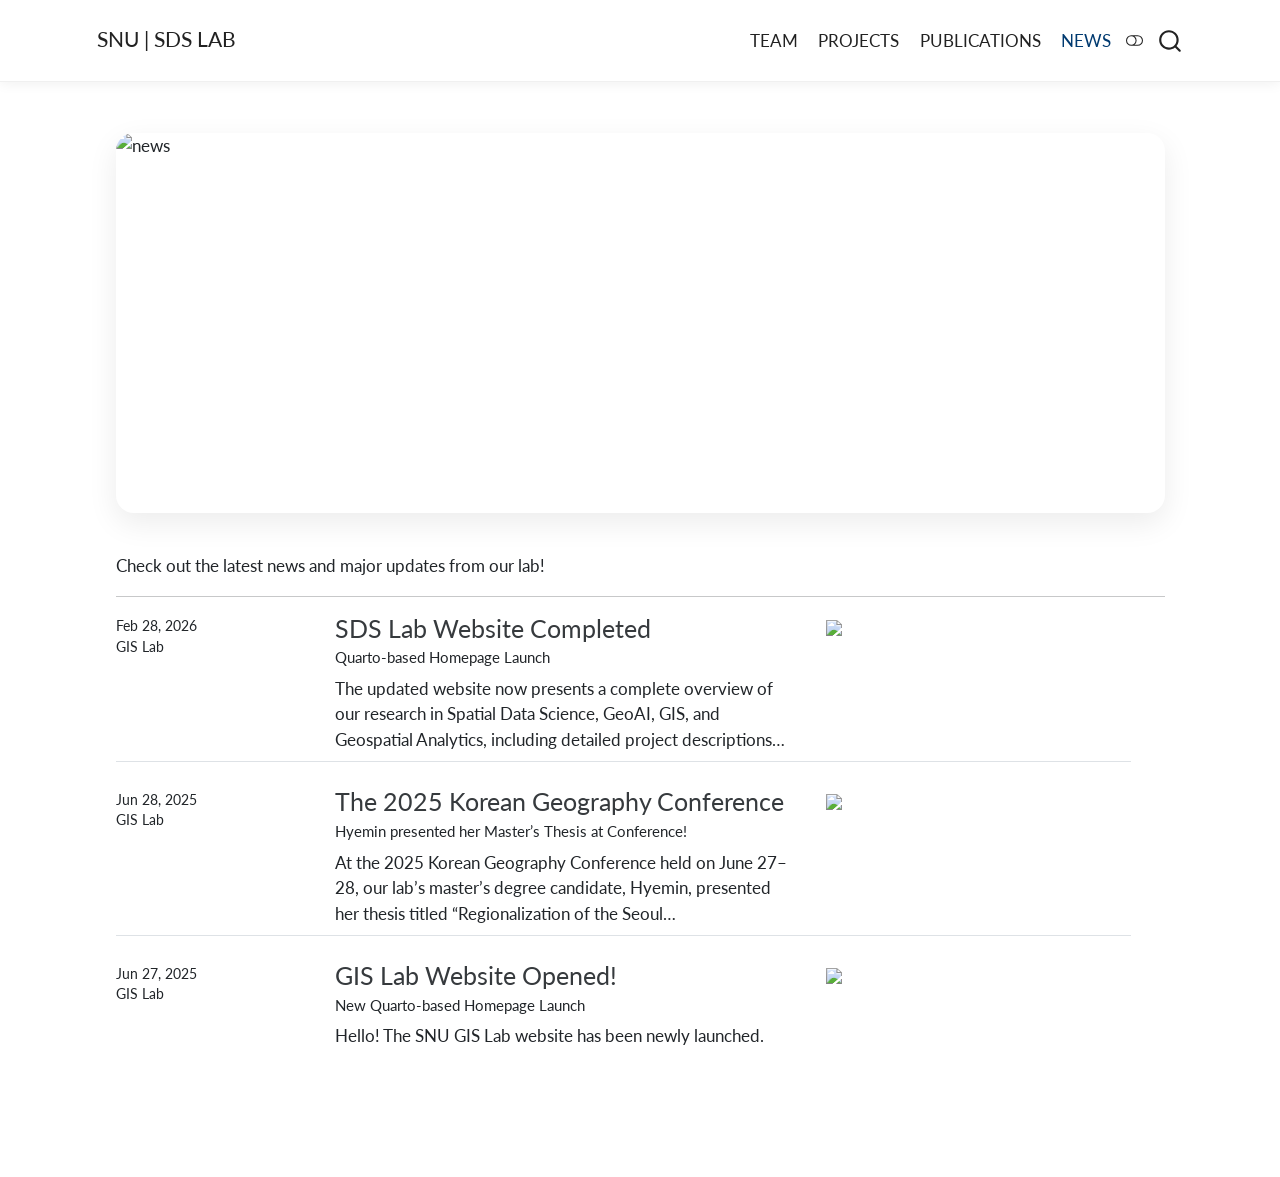
==== commit e90fadf2: "Revert "Revert "Update website from personal version""" ====
--- a/docs/news/index.html
+++ b/docs/news/index.html
@@ -2,17 +2,23 @@
 <html xmlns="http://www.w3.org/1999/xhtml" lang="en" xml:lang="en"><head>
 
 <meta charset="utf-8">
-<meta name="generator" content="quarto-1.7.32">
+<meta name="generator" content="quarto-1.10.18">
 
 <meta name="viewport" content="width=device-width, initial-scale=1.0, user-scalable=yes">
 
 
 <title>News – SDS Lab</title>
 <style>
-code{white-space: pre-wrap;}
+/* Default styles provided by pandoc.
+** See https://pandoc.org/MANUAL.html#variables-for-html for config info.
+*/
 span.smallcaps{font-variant: small-caps;}
-div.columns{display: flex; gap: min(4vw, 1.5em);}
-div.column{flex: auto; overflow-x: auto;}
+div.columns{display: flex; gap: 1.5em;}
+div.column{flex: auto;}
+@media screen {
+div.columns{gap: min(4vw, 1.5em);}
+div.column{overflow-x: auto;}
+}
 div.hanging-indent{margin-left: 1.5em; text-indent: -1.5em;}
 ul.task-list{list-style: none;}
 ul.task-list li input[type="checkbox"] {
@@ -39,14 +45,14 @@
 <script src="../site_libs/quarto-html/tippy.umd.min.js"></script>
 <script src="../site_libs/quarto-html/anchor.min.js"></script>
 <link href="../site_libs/quarto-html/tippy.css" rel="stylesheet">
-<link href="../site_libs/quarto-html/quarto-syntax-highlighting-37eea08aefeeee20ff55810ff984fec1.css" rel="stylesheet" class="quarto-color-scheme" id="quarto-text-highlighting-styles">
-<link href="../site_libs/quarto-html/quarto-syntax-highlighting-dark-2fef5ea3f8957b3e4ecc936fc74692ca.css" rel="stylesheet" class="quarto-color-scheme quarto-color-alternate" id="quarto-text-highlighting-styles">
-<link href="../site_libs/quarto-html/quarto-syntax-highlighting-37eea08aefeeee20ff55810ff984fec1.css" rel="stylesheet" class="quarto-color-scheme-extra" id="quarto-text-highlighting-styles">
+<link href="../site_libs/quarto-html/quarto-syntax-highlighting-64a204ab8560d761af7679ceaba22944.css" rel="stylesheet" class="quarto-color-scheme" id="quarto-text-highlighting-styles">
+<link href="../site_libs/quarto-html/quarto-syntax-highlighting-dark-b85bc7c33db8c58e0ec93c3465666fed.css" rel="stylesheet" class="quarto-color-scheme quarto-color-alternate" id="quarto-text-highlighting-styles">
+<link href="../site_libs/quarto-html/quarto-syntax-highlighting-64a204ab8560d761af7679ceaba22944.css" rel="stylesheet" class="quarto-color-scheme-extra" id="quarto-text-highlighting-styles">
 <script src="../site_libs/bootstrap/bootstrap.min.js"></script>
 <link href="../site_libs/bootstrap/bootstrap-icons.css" rel="stylesheet">
-<link href="../site_libs/bootstrap/bootstrap-49c1d427428d52a7e831cec1f859451e.min.css" rel="stylesheet" append-hash="true" class="quarto-color-scheme" id="quarto-bootstrap" data-mode="light">
-<link href="../site_libs/bootstrap/bootstrap-dark-7040619c0c7fa32edeed753ff31abe6e.min.css" rel="stylesheet" append-hash="true" class="quarto-color-scheme quarto-color-alternate" id="quarto-bootstrap" data-mode="dark">
-<link href="../site_libs/bootstrap/bootstrap-49c1d427428d52a7e831cec1f859451e.min.css" rel="stylesheet" append-hash="true" class="quarto-color-scheme-extra" id="quarto-bootstrap" data-mode="light">
+<link href="../site_libs/bootstrap/bootstrap-ddade4a43513af6a39879043cc1ed658.min.css" rel="stylesheet" append-hash="true" class="quarto-color-scheme" id="quarto-bootstrap" data-mode="light">
+<link href="../site_libs/bootstrap/bootstrap-dark-4e72b22b732df1c45b7a433e425665f0.min.css" rel="stylesheet" append-hash="true" class="quarto-color-scheme quarto-color-alternate" id="quarto-bootstrap" data-mode="dark">
+<link href="../site_libs/bootstrap/bootstrap-ddade4a43513af6a39879043cc1ed658.min.css" rel="stylesheet" append-hash="true" class="quarto-color-scheme-extra" id="quarto-bootstrap" data-mode="light">
 <script id="quarto-search-options" type="application/json">{
   "location": "navbar",
   "copy-button": false,
@@ -105,7 +111,7 @@
   </script>
 
   <script src="https://cdnjs.cloudflare.com/polyfill/v3/polyfill.min.js?features=es6"></script>
-  <script src="https://cdn.jsdelivr.net/npm/mathjax@3/es5/tex-chtml-full.js" type="text/javascript"></script>
+  <script defer="" src="https://cdn.jsdelivr.net/npm/mathjax@4/tex-chtml.js" type="text/javascript"></script>
 
 <script type="text/javascript">
 const typesetMath = (el) => {
@@ -118,7 +124,7 @@
     var macros = [];
     for (var i = 0; i < mathElements.length; i++) {
       var texText = mathElements[i].firstChild;
-      if (mathElements[i].tagName == "SPAN") {
+      if (mathElements[i].tagName == "SPAN" && texText && texText.data) {
         window.katex.render(texText.data, mathElements[i], {
           displayMode: mathElements[i].classList.contains('display'),
           throwOnError: false,
@@ -280,7 +286,8 @@
       }
     };
     const authorPrefersDark = false;
-    const darkModeDefault = authorPrefersDark;
+    const queryPrefersDark = window.matchMedia('(prefers-color-scheme: dark)');
+    const darkModeDefault = queryPrefersDark.matches;
       document.querySelector('link#quarto-text-highlighting-styles.quarto-color-scheme-extra').rel = 'disabled-stylesheet';
       document.querySelector('link#quarto-bootstrap.quarto-color-scheme-extra').rel = 'disabled-stylesheet';
     let localAlternateSentinel = darkModeDefault ? 'alternate' : 'default';
@@ -293,6 +300,14 @@
       toggleGiscusIfUsed(toAlternate, darkModeDefault);
       window.dispatchEvent(new Event('resize'));
     };
+    queryPrefersDark.addEventListener("change", e => {
+      if(window.localStorage.getItem("quarto-color-scheme") !== null)
+        return;
+      const alternate = e.matches
+      toggleColorMode(alternate);
+      localAlternateSentinel = e.matches ? 'alternate' : 'default'; // this is used alongside local storage!
+      toggleGiscusIfUsed(alternate, darkModeDefault);
+    });
     // Switch to dark mode if need be
     if (hasAlternateSentinel()) {
       toggleColorMode(true);
@@ -307,7 +322,8 @@
       <div class="navbar-container container-fluid">
       <div class="navbar-brand-container mx-auto">
     <a href="../index.html" class="navbar-brand navbar-brand-logo">
-    <img src="../images/logo3.png" alt="" class="navbar-logo">
+    <img src="../images/logo3.png" alt="" class="navbar-logo light-content">
+    <img src="../images/logo3.png" alt="" class="navbar-logo dark-content">
     </a>
     <a class="navbar-brand" href="../index.html">
     <span class="navbar-title">SNU | SDS LAB</span>
@@ -387,7 +403,7 @@
 
 <div class="quarto-listing quarto-listing-container-default" id="listing-listing">
 <div class="list quarto-listing-default">
-<div class="quarto-post image-right" data-index="0" data-categories="V2Vic2l0ZSUyQ0Fubm91bmNlbWVudHM=" data-listing-date-sort="1772204400000" data-listing-file-modified-sort="1772525475825" data-listing-date-modified-sort="NaN" data-listing-reading-time-sort="1" data-listing-word-count-sort="46">
+<div class="quarto-post image-right" data-index="0" data-categories="V2Vic2l0ZSUyQ0Fubm91bmNlbWVudHM=" data-listing-date-sort="1772204400000" data-listing-file-modified-sort="1791433114632" data-listing-date-modified-sort="NaN" data-listing-reading-time-sort="1" data-listing-word-count-sort="46">
 <div class="thumbnail"><a href="../news/posts/2026-02-28-SDS-Lab-Website-Release.html" class="no-external">
 
 <img loading="lazy" src="../news/posts/images/webhome.png" class="thumbnail-image">
@@ -415,7 +431,7 @@
 </a>
 </div>
 </div>
-<div class="quarto-post image-right" data-index="1" data-categories="Q29uZmVyZW5jZQ==" data-listing-date-sort="1751036400000" data-listing-file-modified-sort="1772181637000" data-listing-date-modified-sort="NaN" data-listing-reading-time-sort="1" data-listing-word-count-sort="47">
+<div class="quarto-post image-right" data-index="1" data-categories="Q29uZmVyZW5jZQ==" data-listing-date-sort="1751036400000" data-listing-file-modified-sort="1791433114624" data-listing-date-modified-sort="NaN" data-listing-reading-time-sort="1" data-listing-word-count-sort="47">
 <div class="thumbnail"><a href="../news/posts/2025-06-28-korean-geography-conference.html" class="no-external">
 
 <img loading="lazy" src="../news/posts/images/Hyemin_KGC1.png" class="thumbnail-image">
@@ -443,7 +459,7 @@
 </a>
 </div>
 </div>
-<div class="quarto-post image-right" data-index="2" data-categories="V2Vic2l0ZSUyQ0Fubm91bmNlbWVudHM=" data-listing-date-sort="1750950000000" data-listing-file-modified-sort="1772525474639" data-listing-date-modified-sort="NaN" data-listing-reading-time-sort="1" data-listing-word-count-sort="24">
+<div class="quarto-post image-right" data-index="2" data-categories="V2Vic2l0ZSUyQ0Fubm91bmNlbWVudHM=" data-listing-date-sort="1750950000000" data-listing-file-modified-sort="1791433114616" data-listing-date-modified-sort="NaN" data-listing-reading-time-sort="1" data-listing-word-count-sort="24">
 <div class="thumbnail"><a href="../news/posts/2025-06-27-website-open.html" class="no-external">
 
 <img loading="lazy" src="../news/posts/images/main_header.png" class="thumbnail-image">
@@ -474,6 +490,32 @@
 </div>
 <div class="listing-no-matching d-none">No matching items</div>
 </div></main> <!-- /main -->
+<!-- SDS LAB: global Go to Top button -->
+<button id="sds-go-to-top" type="button" aria-label="Go to top" title="Go to top">
+  <svg viewbox="0 0 24 24" fill="none" stroke="currentColor" stroke-width="2" stroke-linecap="round" stroke-linejoin="round" aria-hidden="true">
+    <path d="m6 11 6-6 6 6"></path>
+    <path d="M12 5v14"></path>
+  </svg>
+  <span>TOP</span>
+</button>
+<script>
+(function () {
+  const button = document.getElementById('sds-go-to-top');
+  if (!button) return;
+
+  function updateVisibility() {
+    button.classList.toggle('is-visible', window.scrollY > 250);
+  }
+
+  button.addEventListener('click', function () {
+    const reduceMotion = window.matchMedia('(prefers-reduced-motion: reduce)').matches;
+    window.scrollTo({ top: 0, behavior: reduceMotion ? 'instant' : 'smooth' });
+  });
+
+  window.addEventListener('scroll', updateVisibility, { passive: true });
+  updateVisibility();
+})();
+</script>
 <script id="quarto-html-after-body" type="application/javascript">
   window.document.addEventListener("DOMContentLoaded", function (event) {
     // Ensure there is a toggle, if there isn't float one in the top right
@@ -538,13 +580,14 @@
       e.clearSelection();
     }
     const getTextToCopy = function(trigger) {
-        const codeEl = trigger.previousElementSibling.cloneNode(true);
-        for (const childEl of codeEl.children) {
-          if (isCodeAnnotation(childEl)) {
-            childEl.remove();
-          }
-        }
-        return codeEl.innerText;
+      const outerScaffold = trigger.parentElement.cloneNode(true);
+      const codeEl = outerScaffold.querySelector('code');
+      for (const childEl of codeEl.children) {
+        if (isCodeAnnotation(childEl)) {
+          childEl.remove();
+        }
+      }
+      return codeEl.innerText;
     }
     const clipboard = new window.ClipboardJS('.code-copy-button:not([data-in-quarto-modal])', {
       text: getTextToCopy
--- a/docs/site_libs/quarto-html/quarto-syntax-highlighting-64a204ab8560d761af7679ceaba22944.css
+++ b/docs/site_libs/quarto-html/quarto-syntax-highlighting-64a204ab8560d761af7679ceaba22944.css
@@ -0,0 +1,236 @@
+/* quarto syntax highlight colors */
+:root {
+  --quarto-hl-ot-color: #003B4F;
+  --quarto-hl-at-color: #657422;
+  --quarto-hl-ss-color: #20794D;
+  --quarto-hl-an-color: #5E5E5E;
+  --quarto-hl-fu-color: #4758AB;
+  --quarto-hl-st-color: #20794D;
+  --quarto-hl-cf-color: #003B4F;
+  --quarto-hl-op-color: #5E5E5E;
+  --quarto-hl-er-color: #AD0000;
+  --quarto-hl-bn-color: #AD0000;
+  --quarto-hl-al-color: #AD0000;
+  --quarto-hl-va-color: #111111;
+  --quarto-hl-bu-color: inherit;
+  --quarto-hl-ex-color: inherit;
+  --quarto-hl-pp-color: #AD0000;
+  --quarto-hl-in-color: #5E5E5E;
+  --quarto-hl-vs-color: #20794D;
+  --quarto-hl-wa-color: #5E5E5E;
+  --quarto-hl-do-color: #5E5E5E;
+  --quarto-hl-im-color: #00769E;
+  --quarto-hl-ch-color: #20794D;
+  --quarto-hl-dt-color: #AD0000;
+  --quarto-hl-fl-color: #AD0000;
+  --quarto-hl-co-color: #5E5E5E;
+  --quarto-hl-cv-color: #5E5E5E;
+  --quarto-hl-cn-color: #8f5902;
+  --quarto-hl-sc-color: #5E5E5E;
+  --quarto-hl-dv-color: #AD0000;
+  --quarto-hl-kw-color: #003B4F;
+}
+
+/* other quarto variables */
+:root {
+  --quarto-font-monospace: SFMono-Regular, Menlo, Monaco, Consolas, "Liberation Mono", "Courier New", monospace;
+}
+
+/* syntax highlight based on Pandoc's rules */
+pre > code.sourceCode > span {
+  color: #003B4F;
+}
+
+code.sourceCode > span {
+  color: #003B4F;
+}
+
+div.sourceCode,
+div.sourceCode pre.sourceCode {
+  color: #003B4F;
+}
+
+/* Normal */
+code span {
+  color: #003B4F;
+}
+
+/* Alert */
+code span.al {
+  color: #AD0000;
+  font-style: inherit;
+}
+
+/* Annotation */
+code span.an {
+  color: #5E5E5E;
+  font-style: inherit;
+}
+
+/* Attribute */
+code span.at {
+  color: #657422;
+  font-style: inherit;
+}
+
+/* BaseN */
+code span.bn {
+  color: #AD0000;
+  font-style: inherit;
+}
+
+/* BuiltIn */
+code span.bu {
+  font-style: inherit;
+}
+
+/* ControlFlow */
+code span.cf {
+  color: #003B4F;
+  font-weight: bold;
+  font-style: inherit;
+}
+
+/* Char */
+code span.ch {
+  color: #20794D;
+  font-style: inherit;
+}
+
+/* Constant */
+code span.cn {
+  color: #8f5902;
+  font-style: inherit;
+}
+
+/* Comment */
+code span.co {
+  color: #5E5E5E;
+  font-style: inherit;
+}
+
+/* CommentVar */
+code span.cv {
+  color: #5E5E5E;
+  font-style: italic;
+}
+
+/* Documentation */
+code span.do {
+  color: #5E5E5E;
+  font-style: italic;
+}
+
+/* DataType */
+code span.dt {
+  color: #AD0000;
+  font-style: inherit;
+}
+
+/* DecVal */
+code span.dv {
+  color: #AD0000;
+  font-style: inherit;
+}
+
+/* Error */
+code span.er {
+  color: #AD0000;
+  font-style: inherit;
+}
+
+/* Extension */
+code span.ex {
+  font-style: inherit;
+}
+
+/* Float */
+code span.fl {
+  color: #AD0000;
+  font-style: inherit;
+}
+
+/* Function */
+code span.fu {
+  color: #4758AB;
+  font-style: inherit;
+}
+
+/* Import */
+code span.im {
+  color: #00769E;
+  font-style: inherit;
+}
+
+/* Information */
+code span.in {
+  color: #5E5E5E;
+  font-style: inherit;
+}
+
+/* Keyword */
+code span.kw {
+  color: #003B4F;
+  font-weight: bold;
+  font-style: inherit;
+}
+
+/* Operator */
+code span.op {
+  color: #5E5E5E;
+  font-style: inherit;
+}
+
+/* Other */
+code span.ot {
+  color: #003B4F;
+  font-style: inherit;
+}
+
+/* Preprocessor */
+code span.pp {
+  color: #AD0000;
+  font-style: inherit;
+}
+
+/* SpecialChar */
+code span.sc {
+  color: #5E5E5E;
+  font-style: inherit;
+}
+
+/* SpecialString */
+code span.ss {
+  color: #20794D;
+  font-style: inherit;
+}
+
+/* String */
+code span.st {
+  color: #20794D;
+  font-style: inherit;
+}
+
+/* Variable */
+code span.va {
+  color: #111111;
+  font-style: inherit;
+}
+
+/* VerbatimString */
+code span.vs {
+  color: #20794D;
+  font-style: inherit;
+}
+
+/* Warning */
+code span.wa {
+  color: #5E5E5E;
+  font-style: italic;
+}
+
+.prevent-inlining {
+  content: "</";
+}
+
+/*# sourceMappingURL=9d8d5bb603a83b8298b89080a598c93b.css.map */
--- a/docs/site_libs/quarto-html/quarto-syntax-highlighting-dark-b85bc7c33db8c58e0ec93c3465666fed.css
+++ b/docs/site_libs/quarto-html/quarto-syntax-highlighting-dark-b85bc7c33db8c58e0ec93c3465666fed.css
@@ -0,0 +1,219 @@
+/* quarto syntax highlight colors */
+:root {
+  --quarto-hl-al-color: #f07178;
+  --quarto-hl-an-color: #d4d0ab;
+  --quarto-hl-at-color: #00e0e0;
+  --quarto-hl-bn-color: #d4d0ab;
+  --quarto-hl-bu-color: #abe338;
+  --quarto-hl-ch-color: #abe338;
+  --quarto-hl-co-color: #f8f8f2;
+  --quarto-hl-cv-color: #ffd700;
+  --quarto-hl-cn-color: #ffd700;
+  --quarto-hl-cf-color: #ffa07a;
+  --quarto-hl-dt-color: #ffa07a;
+  --quarto-hl-dv-color: #d4d0ab;
+  --quarto-hl-do-color: #f8f8f2;
+  --quarto-hl-er-color: #f07178;
+  --quarto-hl-ex-color: #00e0e0;
+  --quarto-hl-fl-color: #d4d0ab;
+  --quarto-hl-fu-color: #ffa07a;
+  --quarto-hl-im-color: #abe338;
+  --quarto-hl-in-color: #d4d0ab;
+  --quarto-hl-kw-color: #ffa07a;
+  --quarto-hl-op-color: #ffa07a;
+  --quarto-hl-ot-color: #00e0e0;
+  --quarto-hl-pp-color: #dcc6e0;
+  --quarto-hl-re-color: #00e0e0;
+  --quarto-hl-sc-color: #abe338;
+  --quarto-hl-ss-color: #abe338;
+  --quarto-hl-st-color: #abe338;
+  --quarto-hl-va-color: #00e0e0;
+  --quarto-hl-vs-color: #abe338;
+  --quarto-hl-wa-color: #dcc6e0;
+}
+
+/* other quarto variables */
+:root {
+  --quarto-font-monospace: SFMono-Regular, Menlo, Monaco, Consolas, "Liberation Mono", "Courier New", monospace;
+}
+
+/* syntax highlight based on Pandoc's rules */
+pre > code.sourceCode > span {
+  color: #f8f8f2;
+}
+
+code.sourceCode > span {
+  color: #f8f8f2;
+}
+
+div.sourceCode,
+div.sourceCode pre.sourceCode {
+  color: #f8f8f2;
+}
+
+/* Normal */
+code span {
+  color: #f8f8f2;
+}
+
+/* Alert */
+code span.al {
+  color: #f07178;
+}
+
+/* Annotation */
+code span.an {
+  color: #d4d0ab;
+}
+
+/* Attribute */
+code span.at {
+  color: #00e0e0;
+}
+
+/* BaseN */
+code span.bn {
+  color: #d4d0ab;
+}
+
+/* BuiltIn */
+code span.bu {
+  color: #abe338;
+}
+
+/* ControlFlow */
+code span.cf {
+  font-weight: bold;
+  color: #ffa07a;
+}
+
+/* Char */
+code span.ch {
+  color: #abe338;
+}
+
+/* Constant */
+code span.cn {
+  color: #ffd700;
+}
+
+/* Comment */
+code span.co {
+  font-style: italic;
+  color: #f8f8f2;
+}
+
+/* CommentVar */
+code span.cv {
+  color: #ffd700;
+}
+
+/* Documentation */
+code span.do {
+  color: #f8f8f2;
+}
+
+/* DataType */
+code span.dt {
+  color: #ffa07a;
+}
+
+/* DecVal */
+code span.dv {
+  color: #d4d0ab;
+}
+
+/* Error */
+code span.er {
+  color: #f07178;
+  text-decoration: underline;
+}
+
+/* Extension */
+code span.ex {
+  font-weight: bold;
+  color: #00e0e0;
+}
+
+/* Float */
+code span.fl {
+  color: #d4d0ab;
+}
+
+/* Function */
+code span.fu {
+  color: #ffa07a;
+}
+
+/* Import */
+code span.im {
+  color: #abe338;
+}
+
+/* Information */
+code span.in {
+  color: #d4d0ab;
+}
+
+/* Keyword */
+code span.kw {
+  font-weight: bold;
+  color: #ffa07a;
+}
+
+/* Operator */
+code span.op {
+  color: #ffa07a;
+}
+
+/* Other */
+code span.ot {
+  color: #00e0e0;
+}
+
+/* Preprocessor */
+code span.pp {
+  color: #dcc6e0;
+}
+
+/* RegionMarker */
+code span.re {
+  background-color: #f8f8f2;
+  color: #00e0e0;
+}
+
+/* SpecialChar */
+code span.sc {
+  color: #abe338;
+}
+
+/* SpecialString */
+code span.ss {
+  color: #abe338;
+}
+
+/* String */
+code span.st {
+  color: #abe338;
+}
+
+/* Variable */
+code span.va {
+  color: #00e0e0;
+}
+
+/* VerbatimString */
+code span.vs {
+  color: #abe338;
+}
+
+/* Warning */
+code span.wa {
+  color: #dcc6e0;
+}
+
+.prevent-inlining {
+  content: "</";
+}
+
+/*# sourceMappingURL=4ed8f1090dec6531da29ab00902aa718.css.map */
--- a/docs/site_libs/quarto-html/quarto-syntax-highlighting-64a204ab8560d761af7679ceaba22944.css
+++ b/docs/site_libs/quarto-html/quarto-syntax-highlighting-64a204ab8560d761af7679ceaba22944.css
@@ -0,0 +1,236 @@
+/* quarto syntax highlight colors */
+:root {
+  --quarto-hl-ot-color: #003B4F;
+  --quarto-hl-at-color: #657422;
+  --quarto-hl-ss-color: #20794D;
+  --quarto-hl-an-color: #5E5E5E;
+  --quarto-hl-fu-color: #4758AB;
+  --quarto-hl-st-color: #20794D;
+  --quarto-hl-cf-color: #003B4F;
+  --quarto-hl-op-color: #5E5E5E;
+  --quarto-hl-er-color: #AD0000;
+  --quarto-hl-bn-color: #AD0000;
+  --quarto-hl-al-color: #AD0000;
+  --quarto-hl-va-color: #111111;
+  --quarto-hl-bu-color: inherit;
+  --quarto-hl-ex-color: inherit;
+  --quarto-hl-pp-color: #AD0000;
+  --quarto-hl-in-color: #5E5E5E;
+  --quarto-hl-vs-color: #20794D;
+  --quarto-hl-wa-color: #5E5E5E;
+  --quarto-hl-do-color: #5E5E5E;
+  --quarto-hl-im-color: #00769E;
+  --quarto-hl-ch-color: #20794D;
+  --quarto-hl-dt-color: #AD0000;
+  --quarto-hl-fl-color: #AD0000;
+  --quarto-hl-co-color: #5E5E5E;
+  --quarto-hl-cv-color: #5E5E5E;
+  --quarto-hl-cn-color: #8f5902;
+  --quarto-hl-sc-color: #5E5E5E;
+  --quarto-hl-dv-color: #AD0000;
+  --quarto-hl-kw-color: #003B4F;
+}
+
+/* other quarto variables */
+:root {
+  --quarto-font-monospace: SFMono-Regular, Menlo, Monaco, Consolas, "Liberation Mono", "Courier New", monospace;
+}
+
+/* syntax highlight based on Pandoc's rules */
+pre > code.sourceCode > span {
+  color: #003B4F;
+}
+
+code.sourceCode > span {
+  color: #003B4F;
+}
+
+div.sourceCode,
+div.sourceCode pre.sourceCode {
+  color: #003B4F;
+}
+
+/* Normal */
+code span {
+  color: #003B4F;
+}
+
+/* Alert */
+code span.al {
+  color: #AD0000;
+  font-style: inherit;
+}
+
+/* Annotation */
+code span.an {
+  color: #5E5E5E;
+  font-style: inherit;
+}
+
+/* Attribute */
+code span.at {
+  color: #657422;
+  font-style: inherit;
+}
+
+/* BaseN */
+code span.bn {
+  color: #AD0000;
+  font-style: inherit;
+}
+
+/* BuiltIn */
+code span.bu {
+  font-style: inherit;
+}
+
+/* ControlFlow */
+code span.cf {
+  color: #003B4F;
+  font-weight: bold;
+  font-style: inherit;
+}
+
+/* Char */
+code span.ch {
+  color: #20794D;
+  font-style: inherit;
+}
+
+/* Constant */
+code span.cn {
+  color: #8f5902;
+  font-style: inherit;
+}
+
+/* Comment */
+code span.co {
+  color: #5E5E5E;
+  font-style: inherit;
+}
+
+/* CommentVar */
+code span.cv {
+  color: #5E5E5E;
+  font-style: italic;
+}
+
+/* Documentation */
+code span.do {
+  color: #5E5E5E;
+  font-style: italic;
+}
+
+/* DataType */
+code span.dt {
+  color: #AD0000;
+  font-style: inherit;
+}
+
+/* DecVal */
+code span.dv {
+  color: #AD0000;
+  font-style: inherit;
+}
+
+/* Error */
+code span.er {
+  color: #AD0000;
+  font-style: inherit;
+}
+
+/* Extension */
+code span.ex {
+  font-style: inherit;
+}
+
+/* Float */
+code span.fl {
+  color: #AD0000;
+  font-style: inherit;
+}
+
+/* Function */
+code span.fu {
+  color: #4758AB;
+  font-style: inherit;
+}
+
+/* Import */
+code span.im {
+  color: #00769E;
+  font-style: inherit;
+}
+
+/* Information */
+code span.in {
+  color: #5E5E5E;
+  font-style: inherit;
+}
+
+/* Keyword */
+code span.kw {
+  color: #003B4F;
+  font-weight: bold;
+  font-style: inherit;
+}
+
+/* Operator */
+code span.op {
+  color: #5E5E5E;
+  font-style: inherit;
+}
+
+/* Other */
+code span.ot {
+  color: #003B4F;
+  font-style: inherit;
+}
+
+/* Preprocessor */
+code span.pp {
+  color: #AD0000;
+  font-style: inherit;
+}
+
+/* SpecialChar */
+code span.sc {
+  color: #5E5E5E;
+  font-style: inherit;
+}
+
+/* SpecialString */
+code span.ss {
+  color: #20794D;
+  font-style: inherit;
+}
+
+/* String */
+code span.st {
+  color: #20794D;
+  font-style: inherit;
+}
+
+/* Variable */
+code span.va {
+  color: #111111;
+  font-style: inherit;
+}
+
+/* VerbatimString */
+code span.vs {
+  color: #20794D;
+  font-style: inherit;
+}
+
+/* Warning */
+code span.wa {
+  color: #5E5E5E;
+  font-style: italic;
+}
+
+.prevent-inlining {
+  content: "</";
+}
+
+/*# sourceMappingURL=9d8d5bb603a83b8298b89080a598c93b.css.map */
--- a/docs/styles.css
+++ b/docs/styles.css
@@ -19,7 +19,7 @@
   margin: 0 auto;
 }
 
-/* Hide Quarto page title header (H1 generated from YAML title) */
+/* Hide Quarto page title header */
 .quarto-title-block,
 #title-block-header,
 .quarto-title {
@@ -607,4 +607,453 @@
   .project-logo{
     margin-bottom: 15px;
   }
-}+}
+/* 메일 아이콘만 살짝 확대 */
+.member-icons a:first-child .member-icon {
+  transform: scale(1.25);
+}
+
+/* 마우스를 올렸을 때 확대 */
+.member-icons a:first-child:hover .member-icon {
+  transform: scale(1.4);
+}
+
+/* 교수님 사진: 호버 오버레이 + 클릭 뒤집기 */
+.prof-photo-flip {
+  display: block;
+  width: 320px;
+  max-width: 100%;
+  padding: 0;
+  border: 0;
+  background: transparent;
+  cursor: pointer;
+  perspective: 1000px;
+}
+
+.prof-photo-flip-inner {
+  display: grid;
+  transform-style: preserve-3d;
+  transition: transform 0.7s ease;
+}
+
+.prof-photo-flip.is-flipped .prof-photo-flip-inner {
+  transform: rotateY(180deg);
+}
+
+.prof-photo-flip-front,
+.prof-photo-flip-back {
+  grid-area: 1 / 1;
+  backface-visibility: hidden;
+}
+
+.prof-photo-flip-front {
+  position: relative;
+  width: 100%;
+}
+
+.prof-photo-base {
+  display: block;
+  width: 100%;
+  max-width: 100%;
+  height: auto;
+  border-radius: 18px;
+  box-shadow: 0 18px 40px rgba(0, 0, 0, 0.12);
+}
+
+.prof-photo-cat {
+  position: absolute;
+  inset: 0;
+  width: 100%;
+  height: 100%;
+  object-fit: cover;
+  border-radius: 18px;
+  opacity: 0;
+  transition: opacity 0.25s ease;
+  pointer-events: none;
+}
+
+.prof-photo-flip:hover .prof-photo-cat,
+.prof-photo-flip:focus-visible .prof-photo-cat {
+  opacity: 1;
+}
+
+.prof-photo-flip-back {
+  width: 100%;
+  height: 100%;
+  object-fit: cover;
+  border-radius: 18px;
+  box-shadow: 0 18px 40px rgba(0, 0, 0, 0.12);
+  transform: rotateY(180deg);
+}
+
+
+/* 교수님 사진의 호버 확대 방지 */
+.prof-photo-flip,
+.prof-photo-flip:hover,
+.prof-photo-flip:focus-visible {
+  transform: none !important;
+  scale: 1 !important;
+}
+
+.prof-photo-flip-inner {
+  transform: rotateY(0deg) scale(1) !important;
+  scale: 1 !important;
+}
+
+.prof-photo-flip.is-flipped .prof-photo-flip-inner {
+  transform: rotateY(180deg) scale(1) !important;
+  scale: 1 !important;
+}
+
+.prof-photo-flip-front,
+.prof-photo-base,
+.prof-photo-cat {
+  scale: 1 !important;
+}
+
+.prof-photo-base,
+.prof-photo-cat {
+  transform: none !important;
+}
+
+.prof-photo-flip-back {
+  transform: rotateY(180deg) scale(1) !important;
+  scale: 1 !important;
+}
+
+
+/* Dahyun Lee 사진: 크기는 고정하고 호버 시 부드럽게 전환 */
+.lee-photo-swap {
+  position: relative;
+  width: 140px;
+  height: 175px;
+  flex: 0 0 140px;
+  overflow: hidden;
+  border-radius: 10px;
+}
+
+.lee-photo-swap img {
+  position: absolute;
+  inset: 0;
+  display: block;
+  width: 100%;
+  height: 100%;
+  object-fit: cover;
+  border-radius: 10px;
+  transform: none !important;
+  scale: 1 !important;
+  transition: opacity 0.45s ease;
+}
+
+.lee-photo-base {
+  opacity: 1;
+}
+
+.lee-photo-hover {
+  opacity: 0;
+}
+
+.lee-photo-swap:hover .lee-photo-hover {
+  opacity: 1;
+}
+
+.lee-photo-swap:hover .lee-photo-base {
+  opacity: 0;
+}
+
+
+/* ==========================================================
+   SDS LAB | Go to Top button (all website pages)
+   ========================================================== */
+#sds-go-to-top {
+  position: fixed;
+  right: clamp(16px, 3vw, 36px);
+  bottom: clamp(18px, 3vw, 36px);
+  z-index: 1050;
+  width: 62px;
+  height: 62px;
+  display: flex;
+  flex-direction: column;
+  align-items: center;
+  justify-content: center;
+  gap: 2px;
+  border: 1px solid rgba(0, 56, 118, 0.18);
+  border-radius: 50%;
+  background: #ffffff;
+  color: #003876;
+  box-shadow: 0 5px 22px rgba(0, 0, 0, 0.14);
+  cursor: pointer;
+  font-family: inherit;
+  font-size: 11px;
+  font-weight: 800;
+  line-height: 1.2;
+  letter-spacing: 0.04em;
+  opacity: 0;
+  visibility: hidden;
+  pointer-events: none;
+  transform: translateY(12px);
+  transition: opacity 0.25s ease, visibility 0.25s ease,
+              transform 0.25s ease, background-color 0.2s ease,
+              color 0.2s ease;
+}
+#sds-go-to-top.is-visible {
+  opacity: 1;
+  visibility: visible;
+  pointer-events: auto;
+  transform: translateY(0);
+}
+#sds-go-to-top:hover {
+  background: #003876;
+  color: #ffffff;
+  transform: translateY(-3px);
+}
+#sds-go-to-top:focus-visible {
+  outline: 3px solid #5b9ee9;
+  outline-offset: 4px;
+}
+#sds-go-to-top svg {
+  display: block;
+  width: 20px;
+  height: 20px;
+}
+@media (max-width: 600px) {
+  #sds-go-to-top {
+    width: 52px;
+    height: 52px;
+    font-size: 10px;
+    right: 16px;
+    bottom: 16px;
+  }
+}
+@media (prefers-reduced-motion: reduce) {
+  #sds-go-to-top { transition: none; }
+}
+
+
+/* ===== Dark mode palette for the main site pages ===== */
+/* Quarto adds .quarto-dark to body while dark mode is active. */
+.quarto-dark {
+  --sds-bg-1: rgba(64, 62, 52, 0.78);
+  --sds-bg-2: rgba(54, 48, 45, 0.82);
+  --sds-text: #eeeeea;
+  --sds-muted: rgba(238, 238, 234, 0.76);
+  --sds-card: rgba(48, 48, 43, 0.88);
+  --sds-border: rgba(170,212,205, 0.24);
+  --sds-shadow: 0 18px 50px rgba(0, 0, 0, 0.34);
+}
+
+/* Shared section headings: Professor, Master Students, Alumni, Join Our Lab, etc. */
+.quarto-dark h2,
+.quarto-dark .section-title {
+  color: #d4d4aa !important;
+}
+
+.quarto-dark h2::after {
+  background-color: #d4d4aa !important;
+}
+
+/* Shared site navigation */
+.quarto-dark .navbar {
+  background-color: #222222 !important;
+  color: #eeeeea !important;
+  border-bottom-color: rgba(170,212,205, 0.18) !important;
+}
+
+.quarto-dark .navbar .navbar-brand,
+.quarto-dark .navbar .nav-link {
+  color: #eeeeea !important;
+}
+
+.quarto-dark .navbar .navbar-brand:hover,
+.quarto-dark .navbar .navbar-brand:focus,
+.quarto-dark .navbar .nav-link:hover,
+.quarto-dark .navbar .nav-link:focus,
+.quarto-dark .navbar .nav-link.active {
+  color: #d4d4aa !important;
+}
+
+/* Links throughout the site remain visible against dark backgrounds. */
+.quarto-dark a,
+.quarto-dark a:visited {
+  color: #d4d4aa !important;
+}
+
+.quarto-dark a:hover,
+.quarto-dark a:focus-visible {
+  color: #d4d4aa !important;
+  text-decoration: underline;
+}
+
+/* Home page hero and navigation cards */
+.quarto-dark .home .hero {
+  background:
+    radial-gradient(800px 500px at 50% 35%, rgba(170,212,205, 0.13), rgba(170,212,205, 0) 58%),
+    linear-gradient(160deg, #35352f, #292927);
+  border-color: var(--sds-border);
+  box-shadow: var(--sds-shadow);
+}
+
+.quarto-dark .home .hero-title,
+.quarto-dark .home .feature-title {
+  color: var(--sds-text);
+}
+
+.quarto-dark .home .hero-eyebrow,
+.quarto-dark .home .hero-subtitle,
+.quarto-dark .home .feature-desc {
+  color: var(--sds-muted);
+}
+
+.quarto-dark .home .feature-card {
+  color: var(--sds-text) !important;
+  background: var(--sds-card);
+  border-color: var(--sds-border);
+  box-shadow: var(--sds-shadow);
+}
+
+.quarto-dark .home .feature-card:hover {
+  color: var(--sds-text) !important;
+  background: rgba(170,212,205, 0.12);
+}
+
+/* Team page */
+.quarto-dark .team-hero-card {
+  background: #222222;
+  border-color: rgba(170,212,205, 0.18);
+}
+
+.quarto-dark .prof-right,
+.quarto-dark .prof-right p,
+.quarto-dark .prof-right li,
+.quarto-dark .member-info {
+  color: #cccccc;
+}
+
+.quarto-dark .prof-right h3,
+.quarto-dark .member-info h3 {
+  color: #eeeeea !important;
+}
+
+.quarto-dark .prof-right a {
+  color: #d4d4aa !important;
+}
+
+.quarto-dark .member-role {
+  color: #aaaaaa !important;
+}
+
+.quarto-dark .badge {
+  background-color: #33332d;
+  border-color: #5b6665;
+  color: #ddddcf;
+}
+
+/* Projects page */
+.quarto-dark .project-item {
+  border-bottom-color: rgba(170,212,205, 0.20);
+}
+
+.quarto-dark .project-title {
+  color: #aad4cd !important;
+}
+
+.quarto-dark .project-meta,
+.quarto-dark .project-desc,
+.quarto-dark .project-org {
+  color: #cccccc !important;
+}
+
+/* Publications page */
+.quarto-dark .pub-item {
+  border-bottom-color: rgba(170,212,205, 0.20);
+}
+
+.quarto-dark .pub-title a,
+.quarto-dark .pub-title a:visited {
+  color: #aad4cd !important;
+}
+
+.quarto-dark .pub-authors {
+  color: #cccccc !important;
+}
+
+.quarto-dark .pub-tag {
+  background: #2d3233;
+  border-color: #5b6665;
+  color: #ddddcf;
+}
+
+/* Go-to-top control */
+.quarto-dark #sds-go-to-top {
+  background: #2d3233;
+  color: #aad4cd;
+  border-color: rgba(170,212,205, 0.38);
+}
+
+.quarto-dark #sds-go-to-top:hover {
+  background: #aad4cd;
+  color: #222222;
+}
+
+
+/* 다크 모드: navbar 안의 원본 로고 이미지를 숨기고 대체 로고 하나만 표시 */
+.quarto-dark .navbar img[src*="logo3"] {
+  display: none !important;
+}
+
+.quarto-dark .navbar .navbar-brand::before {
+  content: "";
+  display: inline-block;
+  width: 36px;
+  height: 36px;
+  margin-right: 0.5rem;
+  vertical-align: middle;
+  background: url("images/logo3-1.png") center / contain no-repeat;
+}
+
+/* 다크 모드 토글: 바깥 장식 없이 토글 자체에 색 적용 */
+.quarto-dark .navbar .quarto-color-scheme-toggle {
+  color: #aad4cd !important;
+  background: transparent !important;
+  border: none !important;
+  border-radius: 0 !important;
+  box-shadow: none !important;
+}
+
+.quarto-dark .navbar .quarto-color-scheme-toggle .bi,
+.quarto-dark .navbar .quarto-color-scheme-toggle .bi::before,
+.quarto-dark .navbar .quarto-color-scheme-toggle svg {
+  color: #aad4cd !important;
+  fill: #aad4cd !important;
+  stroke: #aad4cd !important;
+}
+
+/* 검색 버튼은 별도로 색을 지정 */
+.quarto-dark .navbar .quarto-search-button,
+.quarto-dark .navbar #quarto-search {
+  color: #aad4cd !important;
+}
+
+.quarto-dark .navbar .quarto-search-button {
+  background-color: rgba(170,212,205, 0.10) !important;
+  border: 1px solid rgba(170,212,205, 0.38) !important;
+  border-radius: 50%;
+}
+
+.quarto-dark .navbar .quarto-search-button svg,
+.quarto-dark .navbar #quarto-search svg,
+.quarto-dark .navbar .quarto-search-button .bi {
+  color: #aad4cd !important;
+  fill: #aad4cd !important;
+  stroke: #aad4cd !important;
+}
+
+.quarto-dark .navbar .quarto-search-button:hover {
+  background-color: rgba(170,212,205, 0.22) !important;
+}
+
+.quarto-dark .navbar .quarto-color-scheme-toggle:focus-visible,
+.quarto-dark .navbar .quarto-search-button:focus-visible {
+  outline: 2px solid #aad4cd;
+  outline-offset: 3px;
+}
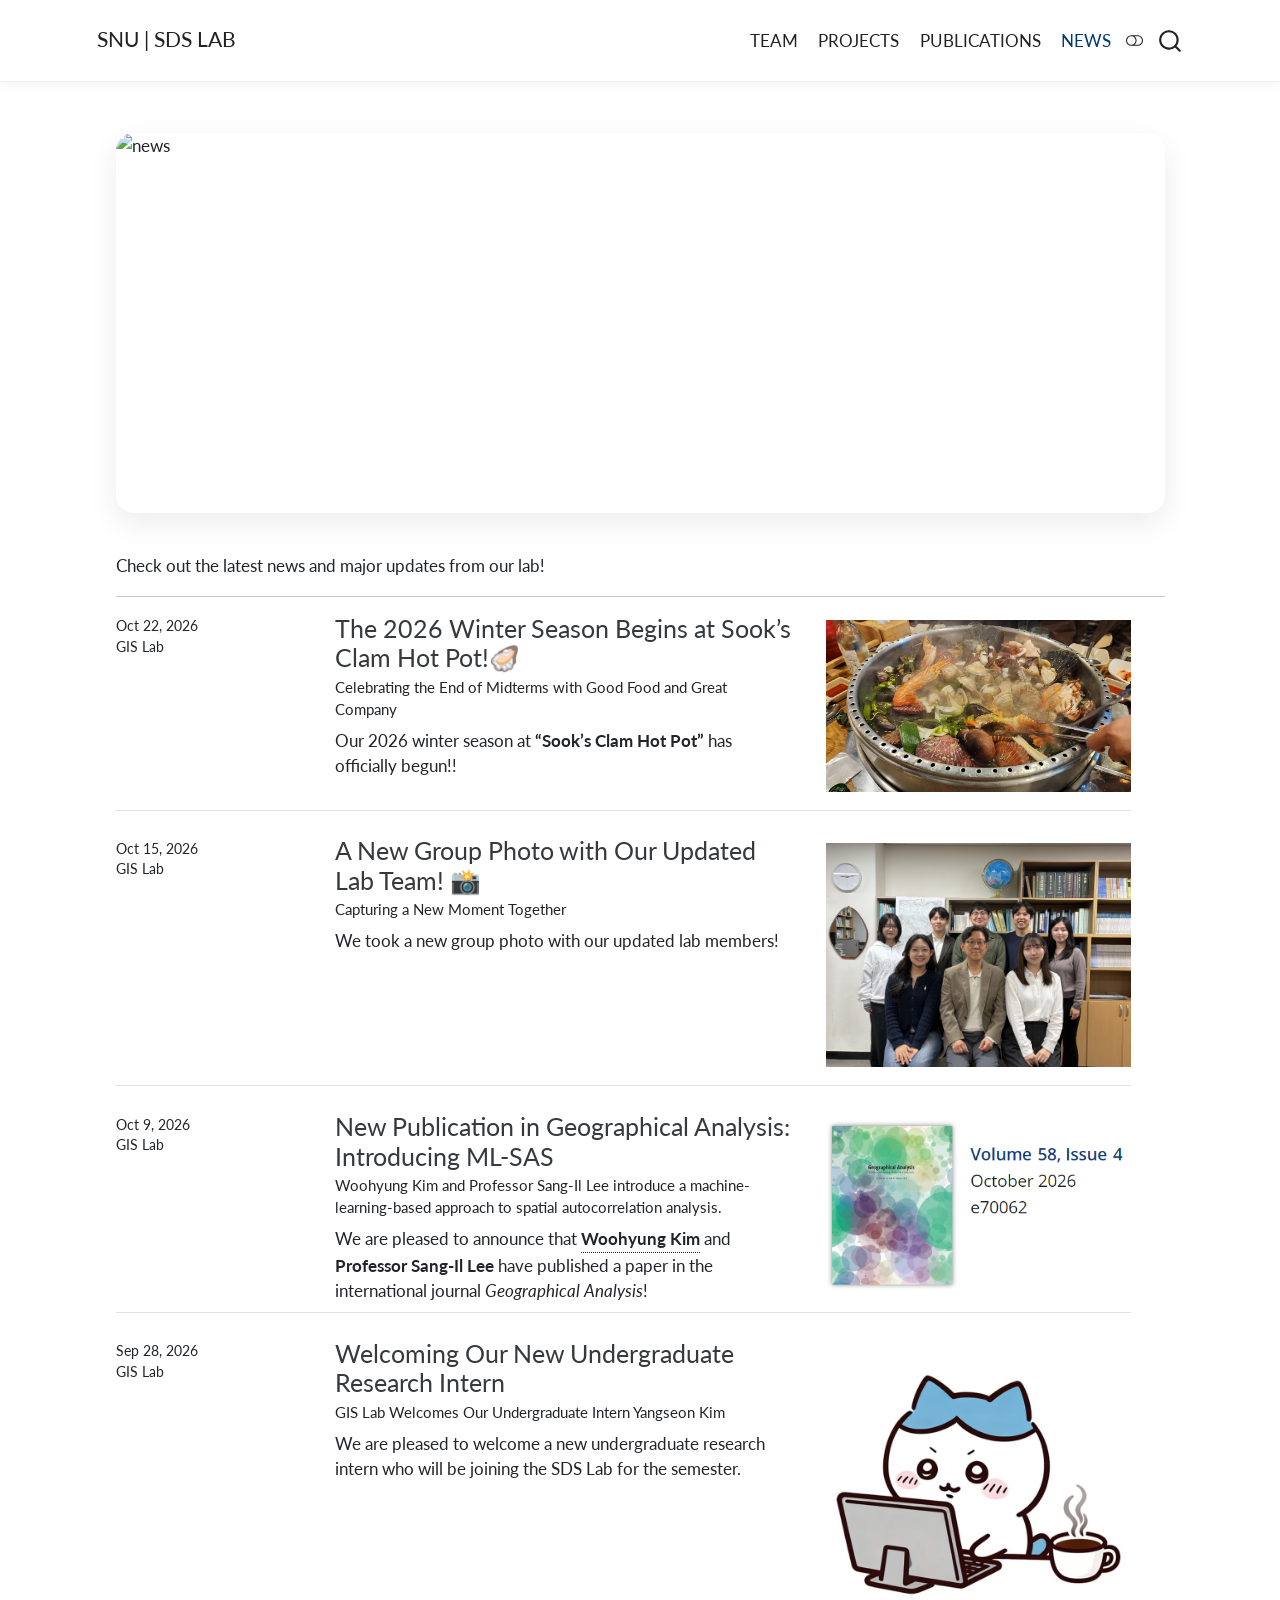
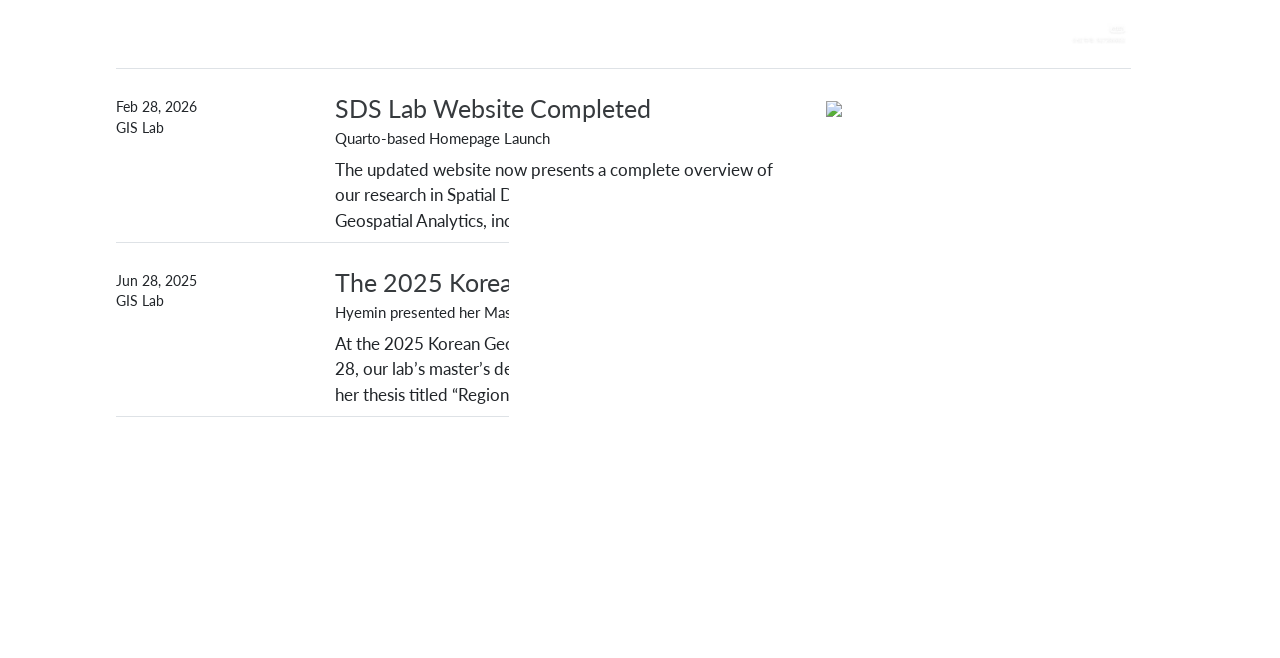
==== commit 3f8c51ca: "Update news posts and website" ====
--- a/docs/news/index.html
+++ b/docs/news/index.html
@@ -403,7 +403,119 @@
 
 <div class="quarto-listing quarto-listing-container-default" id="listing-listing">
 <div class="list quarto-listing-default">
-<div class="quarto-post image-right" data-index="0" data-categories="V2Vic2l0ZSUyQ0Fubm91bmNlbWVudHM=" data-listing-date-sort="1772204400000" data-listing-file-modified-sort="1791433114632" data-listing-date-modified-sort="NaN" data-listing-reading-time-sort="1" data-listing-word-count-sort="46">
+<div class="quarto-post image-right" data-index="0" data-categories="V2Vic2l0ZSUyQ0Fubm91bmNlbWVudHM=" data-listing-date-sort="1792594800000" data-listing-file-modified-sort="1793172797156" data-listing-date-modified-sort="NaN" data-listing-reading-time-sort="1" data-listing-word-count-sort="85">
+<div class="thumbnail"><a href="../news/posts/2026-10-22-2026-Sook's-ClamHotPot.html" class="no-external">
+
+<img loading="lazy" src="../news/posts/images/2026clamhotpot1.jpg" class="thumbnail-image">
+
+</a></div>
+<div class="body">
+<h3 class="no-anchor listing-title">
+<a href="../news/posts/2026-10-22-2026-Sook's-ClamHotPot.html" class="no-external">The 2026 Winter Season Begins at Sook’s Clam Hot Pot!🦪</a>
+</h3>
+<div class="listing-subtitle">
+<a href="../news/posts/2026-10-22-2026-Sook's-ClamHotPot.html" class="no-external">Celebrating the End of Midterms with Good Food and Great Company</a>
+</div>
+<div class="delink listing-description"><a href="../news/posts/2026-10-22-2026-Sook's-ClamHotPot.html" class="no-external">
+Our 2026 winter season at <strong>“Sook’s Clam Hot Pot”</strong> has officially begun!!
+</a></div>
+</div>
+<div class="metadata">
+<a href="../news/posts/2026-10-22-2026-Sook's-ClamHotPot.html" class="no-external">
+<div class="listing-date">
+Oct 22, 2026
+</div>
+<div class="listing-author">
+GIS Lab
+</div>
+</a>
+</div>
+</div>
+<div class="quarto-post image-right" data-index="1" data-categories="V2Vic2l0ZSUyQ0Fubm91bmNlbWVudHM=" data-listing-date-sort="1791990000000" data-listing-file-modified-sort="1793172797147" data-listing-date-modified-sort="NaN" data-listing-reading-time-sort="1" data-listing-word-count-sort="35">
+<div class="thumbnail"><a href="../news/posts/2026-10-15-new-group-photo.html" class="no-external">
+
+<img loading="lazy" src="../news/posts/images/labpeople1.jpg" class="thumbnail-image">
+
+</a></div>
+<div class="body">
+<h3 class="no-anchor listing-title">
+<a href="../news/posts/2026-10-15-new-group-photo.html" class="no-external">A New Group Photo with Our Updated Lab Team! 📸</a>
+</h3>
+<div class="listing-subtitle">
+<a href="../news/posts/2026-10-15-new-group-photo.html" class="no-external">Capturing a New Moment Together</a>
+</div>
+<div class="delink listing-description"><a href="../news/posts/2026-10-15-new-group-photo.html" class="no-external">
+We took a new group photo with our updated lab members!
+</a></div>
+</div>
+<div class="metadata">
+<a href="../news/posts/2026-10-15-new-group-photo.html" class="no-external">
+<div class="listing-date">
+Oct 15, 2026
+</div>
+<div class="listing-author">
+GIS Lab
+</div>
+</a>
+</div>
+</div>
+<div class="quarto-post image-right" data-index="2" data-categories="V2Vic2l0ZSUyQ0Fubm91bmNlbWVudHM=" data-listing-date-sort="1791471600000" data-listing-file-modified-sort="1793172797139" data-listing-date-modified-sort="NaN" data-listing-reading-time-sort="1" data-listing-word-count-sort="130">
+<div class="thumbnail"><a href="../news/posts/2026-10-09-woohyung-publishes.html" class="no-external">
+
+<img loading="lazy" src="../news/posts/images/woohyung-publication2.png" class="thumbnail-image">
+
+</a></div>
+<div class="body">
+<h3 class="no-anchor listing-title">
+<a href="../news/posts/2026-10-09-woohyung-publishes.html" class="no-external">New Publication in Geographical Analysis: Introducing ML-SAS</a>
+</h3>
+<div class="listing-subtitle">
+<a href="../news/posts/2026-10-09-woohyung-publishes.html" class="no-external">Woohyung Kim and Professor Sang-Il Lee introduce a machine-learning-based approach to spatial autocorrelation analysis.</a>
+</div>
+<div class="delink listing-description"><a href="../news/posts/2026-10-09-woohyung-publishes.html" class="no-external">
+We are pleased to announce that <span class="author-photo-hover" tabindex="0"><strong>Woohyung Kim</strong><span class="author-photo-popup"></span></span> and <strong>Professor Sang-Il Lee</strong> have published a paper in the international journal <em>Geographical Analysis</em>!
+</a></div>
+</div>
+<div class="metadata">
+<a href="../news/posts/2026-10-09-woohyung-publishes.html" class="no-external">
+<div class="listing-date">
+Oct 9, 2026
+</div>
+<div class="listing-author">
+GIS Lab
+</div>
+</a>
+</div>
+</div>
+<div class="quarto-post image-right" data-index="3" data-categories="V2Vic2l0ZSUyQ0Fubm91bmNlbWVudHM=" data-listing-date-sort="1790521200000" data-listing-file-modified-sort="1793172797130" data-listing-date-modified-sort="NaN" data-listing-reading-time-sort="1" data-listing-word-count-sort="97">
+<div class="thumbnail"><a href="../news/posts/2026-09-28-undergraduate-research-intern.html" class="no-external">
+
+<img loading="lazy" src="../news/posts/images/intern.jpg" class="thumbnail-image">
+
+</a></div>
+<div class="body">
+<h3 class="no-anchor listing-title">
+<a href="../news/posts/2026-09-28-undergraduate-research-intern.html" class="no-external">Welcoming Our New Undergraduate Research Intern</a>
+</h3>
+<div class="listing-subtitle">
+<a href="../news/posts/2026-09-28-undergraduate-research-intern.html" class="no-external">GIS Lab Welcomes Our Undergraduate Intern Yangseon Kim</a>
+</div>
+<div class="delink listing-description"><a href="../news/posts/2026-09-28-undergraduate-research-intern.html" class="no-external">
+We are pleased to welcome a new undergraduate research intern who will be joining the SDS Lab for the semester.
+</a></div>
+</div>
+<div class="metadata">
+<a href="../news/posts/2026-09-28-undergraduate-research-intern.html" class="no-external">
+<div class="listing-date">
+Sep 28, 2026
+</div>
+<div class="listing-author">
+GIS Lab
+</div>
+</a>
+</div>
+</div>
+<div class="quarto-post image-right" data-index="4" data-categories="V2Vic2l0ZSUyQ0Fubm91bmNlbWVudHM=" data-listing-date-sort="1772204400000" data-listing-file-modified-sort="1793172797121" data-listing-date-modified-sort="NaN" data-listing-reading-time-sort="1" data-listing-word-count-sort="54">
 <div class="thumbnail"><a href="../news/posts/2026-02-28-SDS-Lab-Website-Release.html" class="no-external">
 
 <img loading="lazy" src="../news/posts/images/webhome.png" class="thumbnail-image">
@@ -431,7 +543,7 @@
 </a>
 </div>
 </div>
-<div class="quarto-post image-right" data-index="1" data-categories="Q29uZmVyZW5jZQ==" data-listing-date-sort="1751036400000" data-listing-file-modified-sort="1791433114624" data-listing-date-modified-sort="NaN" data-listing-reading-time-sort="1" data-listing-word-count-sort="47">
+<div class="quarto-post image-right" data-index="5" data-categories="Q29uZmVyZW5jZQ==" data-listing-date-sort="1751036400000" data-listing-file-modified-sort="1793172797113" data-listing-date-modified-sort="NaN" data-listing-reading-time-sort="1" data-listing-word-count-sort="55">
 <div class="thumbnail"><a href="../news/posts/2025-06-28-korean-geography-conference.html" class="no-external">
 
 <img loading="lazy" src="../news/posts/images/Hyemin_KGC1.png" class="thumbnail-image">
@@ -459,7 +571,7 @@
 </a>
 </div>
 </div>
-<div class="quarto-post image-right" data-index="2" data-categories="V2Vic2l0ZSUyQ0Fubm91bmNlbWVudHM=" data-listing-date-sort="1750950000000" data-listing-file-modified-sort="1791433114616" data-listing-date-modified-sort="NaN" data-listing-reading-time-sort="1" data-listing-word-count-sort="24">
+<div class="quarto-post image-right" data-index="6" data-categories="V2Vic2l0ZSUyQ0Fubm91bmNlbWVudHM=" data-listing-date-sort="1750950000000" data-listing-file-modified-sort="1793172797103" data-listing-date-modified-sort="NaN" data-listing-reading-time-sort="1" data-listing-word-count-sort="32">
 <div class="thumbnail"><a href="../news/posts/2025-06-27-website-open.html" class="no-external">
 
 <img loading="lazy" src="../news/posts/images/main_header.png" class="thumbnail-image">
@@ -491,31 +603,57 @@
 <div class="listing-no-matching d-none">No matching items</div>
 </div></main> <!-- /main -->
 <!-- SDS LAB: global Go to Top button -->
+
 <button id="sds-go-to-top" type="button" aria-label="Go to top" title="Go to top">
+
   <svg viewbox="0 0 24 24" fill="none" stroke="currentColor" stroke-width="2" stroke-linecap="round" stroke-linejoin="round" aria-hidden="true">
+
     <path d="m6 11 6-6 6 6"></path>
+
     <path d="M12 5v14"></path>
+
   </svg>
+
   <span>TOP</span>
+
 </button>
+
 <script>
+
 (function () {
+
   const button = document.getElementById('sds-go-to-top');
+
   if (!button) return;
 
+
+
   function updateVisibility() {
+
     button.classList.toggle('is-visible', window.scrollY > 250);
+
   }
 
+
+
   button.addEventListener('click', function () {
+
     const reduceMotion = window.matchMedia('(prefers-reduced-motion: reduce)').matches;
+
     window.scrollTo({ top: 0, behavior: reduceMotion ? 'instant' : 'smooth' });
+
   });
 
+
+
   window.addEventListener('scroll', updateVisibility, { passive: true });
+
   updateVisibility();
+
 })();
+
 </script>
+
 <script id="quarto-html-after-body" type="application/javascript">
   window.document.addEventListener("DOMContentLoaded", function (event) {
     // Ensure there is a toggle, if there isn't float one in the top right
--- a/docs/styles.css
+++ b/docs/styles.css
@@ -320,32 +320,6 @@
   white-space: nowrap;
   color: #777;
   font-size: 0.9em;
-}
-
-
-/* Team: Group photo hero card */
-.team-hero-card{
-  border-radius: 24px;
-  overflow: hidden;
-  border: 1px solid rgba(0,0,0,0.08);
-  box-shadow: 0 18px 50px rgba(0,0,0,0.10);
-  background: #fff;
-  margin: 18px 0 28px 0;
-}
-
-.team-hero-img{
-  width: 100%;
-  height: clamp(260px, 52vh, 520px);
-  object-fit: cover;
-  object-position: 50% 40%;
-  display: block;
-}
-
-.team-hero-card p{
-  margin: 0;
-}
-.team-hero-img{
-  display: block;
 }
 
 /* ===== Professor card ===== */
@@ -875,7 +849,7 @@
 /* Links throughout the site remain visible against dark backgrounds. */
 .quarto-dark a,
 .quarto-dark a:visited {
-  color: #d4d4aa !important;
+  color: #cccccc !important;
 }
 
 .quarto-dark a:hover,
@@ -995,13 +969,17 @@
   color: #222222;
 }
 
-
-/* 다크 모드: navbar 안의 원본 로고 이미지를 숨기고 대체 로고 하나만 표시 */
-.quarto-dark .navbar img[src*="logo3"] {
+/* ========================================
+   Navbar Logo: Dark Mode // navbar 안의 원본 로고 이미지를 숨기고 대체 로고 하나만 표시
+   ======================================== */
+
+/* 1. 다크모드에서 Quarto의 기본 로고 이미지 숨기기 */
+.quarto-dark .navbar .navbar-brand-logo .navbar-logo {
   display: none !important;
 }
 
-.quarto-dark .navbar .navbar-brand::before {
+/* 2. 로고 영역에만 다크모드 전용 로고 표시 */
+.quarto-dark .navbar .navbar-brand-logo::before {
   content: "";
   display: inline-block;
   width: 36px;
@@ -1011,22 +989,71 @@
   background: url("images/logo3-1.png") center / contain no-repeat;
 }
 
-/* 다크 모드 토글: 바깥 장식 없이 토글 자체에 색 적용 */
-.quarto-dark .navbar .quarto-color-scheme-toggle {
+
+/* ========================================
+   Dark Mode Toggle: Mint Style  // 다크모드에서 토글 사라짐 방지&민트색 적용
+   ======================================== */
+
+/* 토글 전체 영역 */
+.quarto-dark .navbar a.quarto-color-scheme-toggle {
+  position: relative !important;
+  display: inline-flex !important;
+  align-items: center;
+  justify-content: center;
+  width: 42px !important;
+  height: 28px !important;
+  min-width: 42px;
+  padding: 0 !important;
+  background: transparent !important;
+  background-image: none !important;
+  border: 0 !important;
+  border-radius: 999px !important;
+  box-shadow: none !important;
   color: #aad4cd !important;
+  text-decoration: none !important;
+  cursor: pointer;
+}
+
+/* 토글 외곽선: 민트색 */
+.quarto-dark .navbar a.quarto-color-scheme-toggle::before {
+  content: "" !important;
+  position: absolute !important;
+  display: block !important;
+  top: 50% !important;
+  left: 50% !important;
+  width: 36px !important;
+  height: 21px !important;
+  transform: translate(-50%, -50%) !important;
+  box-sizing: border-box !important;
+  border: 2px solid #aad4cd !important;
+  border-radius: 999px !important;
   background: transparent !important;
-  border: none !important;
-  border-radius: 0 !important;
-  box-shadow: none !important;
-}
-
-.quarto-dark .navbar .quarto-color-scheme-toggle .bi,
-.quarto-dark .navbar .quarto-color-scheme-toggle .bi::before,
-.quarto-dark .navbar .quarto-color-scheme-toggle svg {
-  color: #aad4cd !important;
-  fill: #aad4cd !important;
-  stroke: #aad4cd !important;
-}
+  background-image: none !important;
+  -webkit-mask: none !important;
+  mask: none !important;
+  opacity: 1 !important;
+}
+
+/* 토글 동그라미: 민트색으로 채우기 */
+.quarto-dark .navbar a.quarto-color-scheme-toggle::after {
+  content: "" !important;
+  position: absolute !important;
+  display: block !important;
+  top: 50% !important;
+  right: 6px !important;
+  width: 13px !important;
+  height: 13px !important;
+  transform: translateY(-50%) !important;
+  box-sizing: border-box !important;
+  border: 0 !important;
+  border-radius: 50% !important;
+  background: #aad4cd !important;
+  background-image: none !important;
+  -webkit-mask: none !important;
+  mask: none !important;
+  opacity: 1 !important;
+}
+
 
 /* 검색 버튼은 별도로 색을 지정 */
 .quarto-dark .navbar .quarto-search-button,
@@ -1057,3 +1084,203 @@
   outline: 2px solid #aad4cd;
   outline-offset: 3px;
 }
+
+
+/* ========================================
+   Team: Group photo hero slideshow
+   ======================================== */
+
+/* 기존 배너 카드 디자인 유지 */
+.team-hero-card {
+  border-radius: 24px;
+  overflow: hidden;
+  border: 1px solid rgba(0,0,0,0.08);
+  box-shadow: 0 18px 50px rgba(0,0,0,0.10);
+  background: #fff;
+  margin: 18px 0 28px 0;
+}
+
+/* 슬라이드쇼 영역: 기존 사진 높이 유지 */
+.team-hero-slideshow {
+  position: relative;
+  width: 100%;
+  height: clamp(260px, 52vh, 520px);
+  overflow: hidden;
+}
+
+/* 기존 사진 스타일 유지 + 전환 효과 */
+.team-hero-slideshow .team-hero-img {
+  position: absolute;
+  top: 0;
+  left: 0;
+  width: 100%;
+  height: 100%;
+  object-fit: cover;
+  object-position: 50% 40%;
+  display: block;
+
+  /* 기본적으로 사진 숨기기 */
+  opacity: 0;
+  transition: opacity 0.8s ease-in-out;
+}
+
+/* 현재 활성화된 사진만 표시 */
+.team-hero-slideshow .team-hero-img.slide-active {
+  opacity: 1;
+}
+
+/* 기존 카드 내부 여백 제거 */
+.team-hero-card p {
+  margin: 0;
+}
+
+/* ========================================
+   Dark Mode Toggle: Fixed Size & Spacing
+   ======================================== */
+
+/* 라이트/다크 모드의 토글 공간 동일하게 고정 */
+.navbar a.quarto-color-scheme-toggle {
+  width: 20px !important;
+  min-width: 22px !important;
+  max-width: 23px !important;
+  height: 28px !important;
+  flex: 0 0 20px !important;
+  box-sizing: border-box !important;
+}
+
+/* 다크 모드 토글 외곽선 크기 유지 */
+.quarto-dark .navbar a.quarto-color-scheme-toggle::before {
+  width: 18px !important;
+  height: 11.5px !important;
+  border-width: 1px !important;
+}
+
+/* 다크 모드 내부 원 위치 보정 */
+.quarto-dark .navbar a.quarto-color-scheme-toggle::after {
+  width: 8.2px !important;
+  height: 8.2px !important;
+  right: 2px !important;
+}
+
+/* Projects: SNU logo light/dark mode */
+
+.project-logo-snu .snu-logo-light {
+  display: block;
+}
+
+.project-logo-snu .snu-logo-dark {
+  display: none;
+}
+
+.quarto-dark .project-logo-snu .snu-logo-light {
+  display: none;
+}
+
+.quarto-dark .project-logo-snu .snu-logo-dark {
+  display: block;
+}
+
+/* ========================================
+   News: Author photo hover popup // news 김우형 사진 팝업
+   ======================================== */
+
+/* 이름 */
+.author-photo-hover {
+  position: relative;
+  display: inline-block;
+  cursor: pointer;
+  color: inherit;
+  border-bottom: 1px dotted currentColor;
+}
+
+/* 사진 팝업 */
+.author-photo-popup {
+  position: absolute;
+  bottom: calc(100% + 12px);
+  left: 50%;
+  transform: translateX(-50%) translateY(6px);
+
+  width: 180px;
+  padding: 6px;
+  background: #ffffff;
+  border: 1px solid rgba(0, 0, 0, 0.08);
+  border-radius: 14px;
+  box-shadow: 0 12px 35px rgba(0, 0, 0, 0.18);
+
+  opacity: 0;
+  visibility: hidden;
+  pointer-events: none;
+  transition: opacity 0.2s ease, transform 0.2s ease, visibility 0.2s;
+  z-index: 1000;
+}
+
+/* 사진 크기 */
+.author-photo-popup img {
+  display: block;
+  width: 100%;
+  height: auto;
+  border-radius: 9px;
+}
+
+/* 마우스를 올리거나 키보드로 포커스하면 사진 표시 */
+.author-photo-hover:hover .author-photo-popup,
+.author-photo-hover:focus .author-photo-popup {
+  opacity: 1;
+  visibility: visible;
+  transform: translateX(-50%) translateY(0);
+}
+
+/* ==========================================================
+   News post pages: Return to all posts button
+   Applies only to links with .news-back-btn in news articles.
+   ========================================================== */
+.news-back-wrap {
+  display: flex;
+  justify-content: flex-start;
+  margin: 40px 0 24px;
+}
+
+.news-back-wrap a.news-back-btn,
+.news-back-wrap a.news-back-btn:visited {
+  display: inline-flex;
+  align-items: center;
+  justify-content: center;
+  box-sizing: border-box;
+  min-height: 48px;
+  min-width: 168px;
+  max-width: 100%;
+  padding: 11px 20px;
+  border: 1.5px solid #BDBDBD;
+  border-radius: 12px;
+  background-color: #FCFBF5;
+  color: #BDBDBD !important;
+  font-family: inherit;
+  font-size: 15px;
+  font-weight: 700;
+  line-height: 1.35;
+  text-align: center;
+  text-decoration: none !important;
+  box-shadow: 0 5px 16px rgba(0, 0, 0, 0.10);
+  transition: background-color 0.2s ease, color 0.2s ease,
+              box-shadow 0.2s ease, transform 0.2s ease;
+}
+
+.news-back-wrap a.news-back-btn:hover,
+.news-back-wrap a.news-back-btn:focus-visible {
+  background-color: #BDBDBD;
+  color: #FCFBF5 !important;
+  box-shadow: 0 8px 22px rgba(0, 0, 0, 0.14);
+  transform: translateY(-2px);
+  text-decoration: none !important;
+}
+
+.news-back-wrap a.news-back-btn:focus-visible {
+  outline: 2px solid #BDBDBD;
+  outline-offset: 3px;
+}
+
+@media (prefers-reduced-motion: reduce) {
+  .news-back-wrap a.news-back-btn {
+    transition: none;
+  }
+}
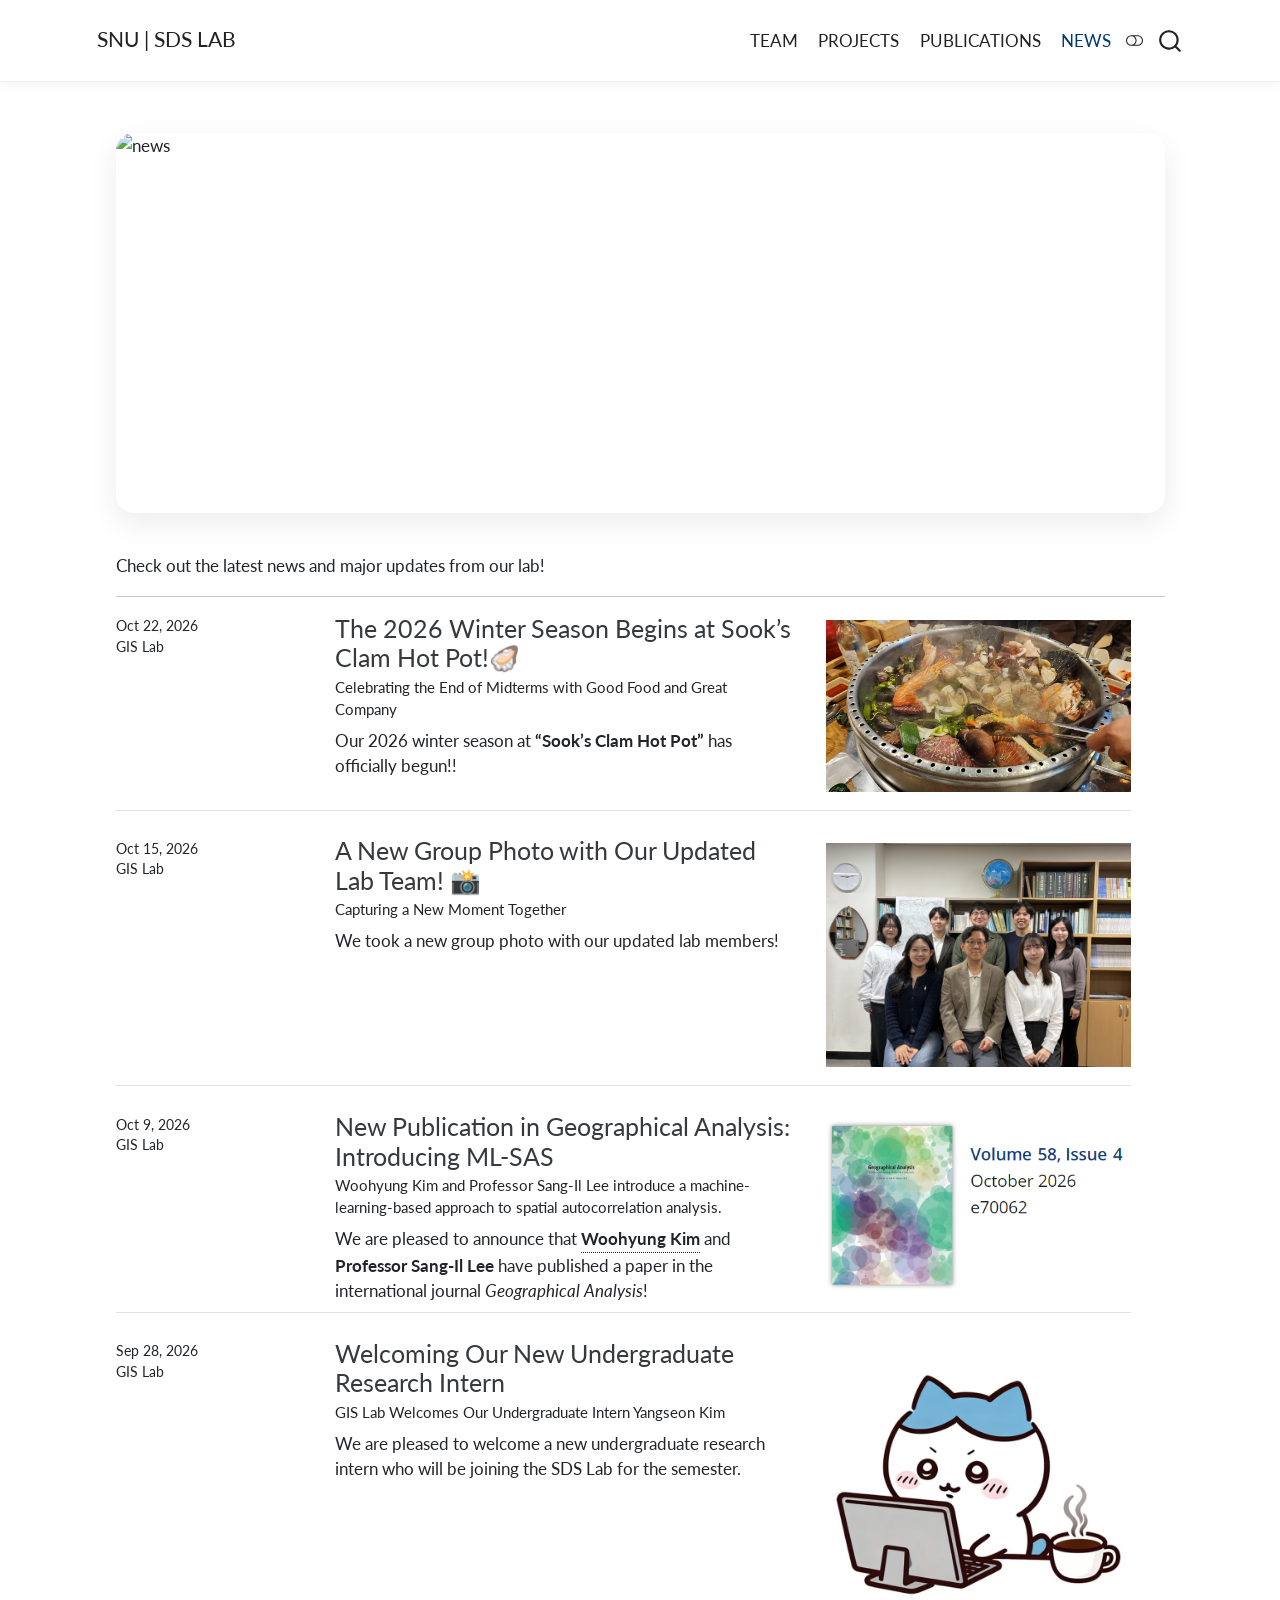
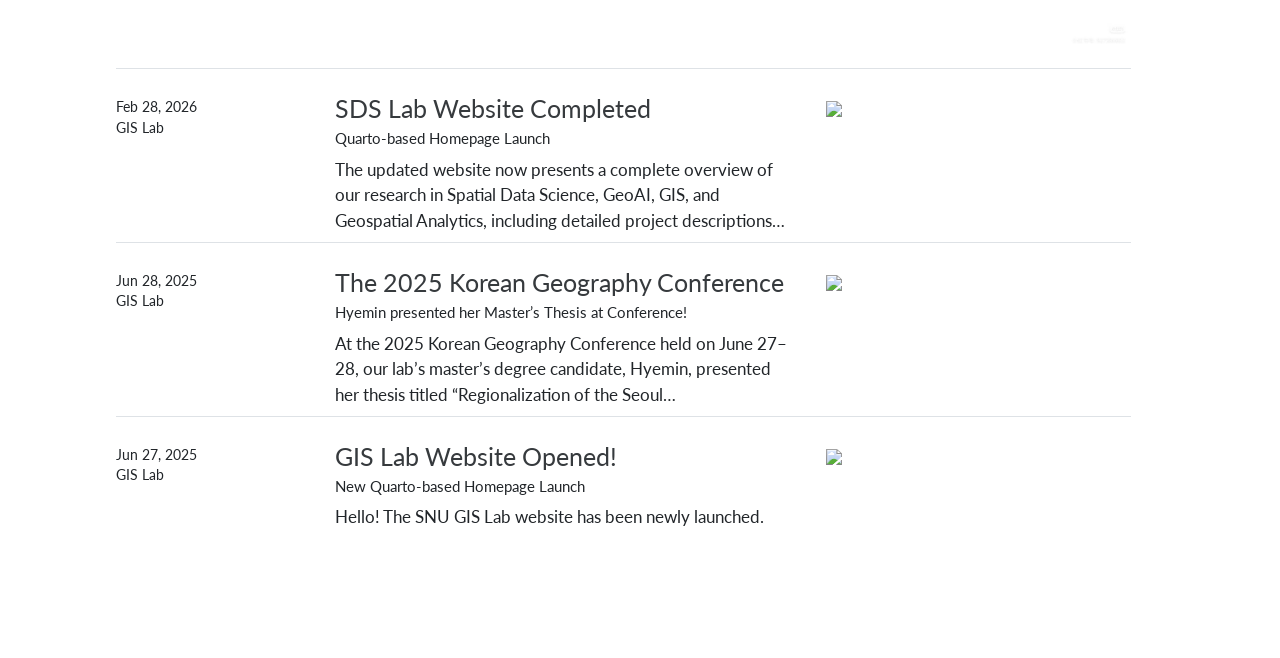
==== commit 14a5e594: "hyemin news update" ====
--- a/docs/news/index.html
+++ b/docs/news/index.html
@@ -543,7 +543,7 @@
 </a>
 </div>
 </div>
-<div class="quarto-post image-right" data-index="5" data-categories="Q29uZmVyZW5jZQ==" data-listing-date-sort="1751036400000" data-listing-file-modified-sort="1793172797113" data-listing-date-modified-sort="NaN" data-listing-reading-time-sort="1" data-listing-word-count-sort="55">
+<div class="quarto-post image-right" data-index="5" data-categories="Q29uZmVyZW5jZQ==" data-listing-date-sort="1751036400000" data-listing-file-modified-sort="1793174784397" data-listing-date-modified-sort="NaN" data-listing-reading-time-sort="1" data-listing-word-count-sort="53">
 <div class="thumbnail"><a href="../news/posts/2025-06-28-korean-geography-conference.html" class="no-external">
 
 <img loading="lazy" src="../news/posts/images/Hyemin_KGC1.png" class="thumbnail-image">
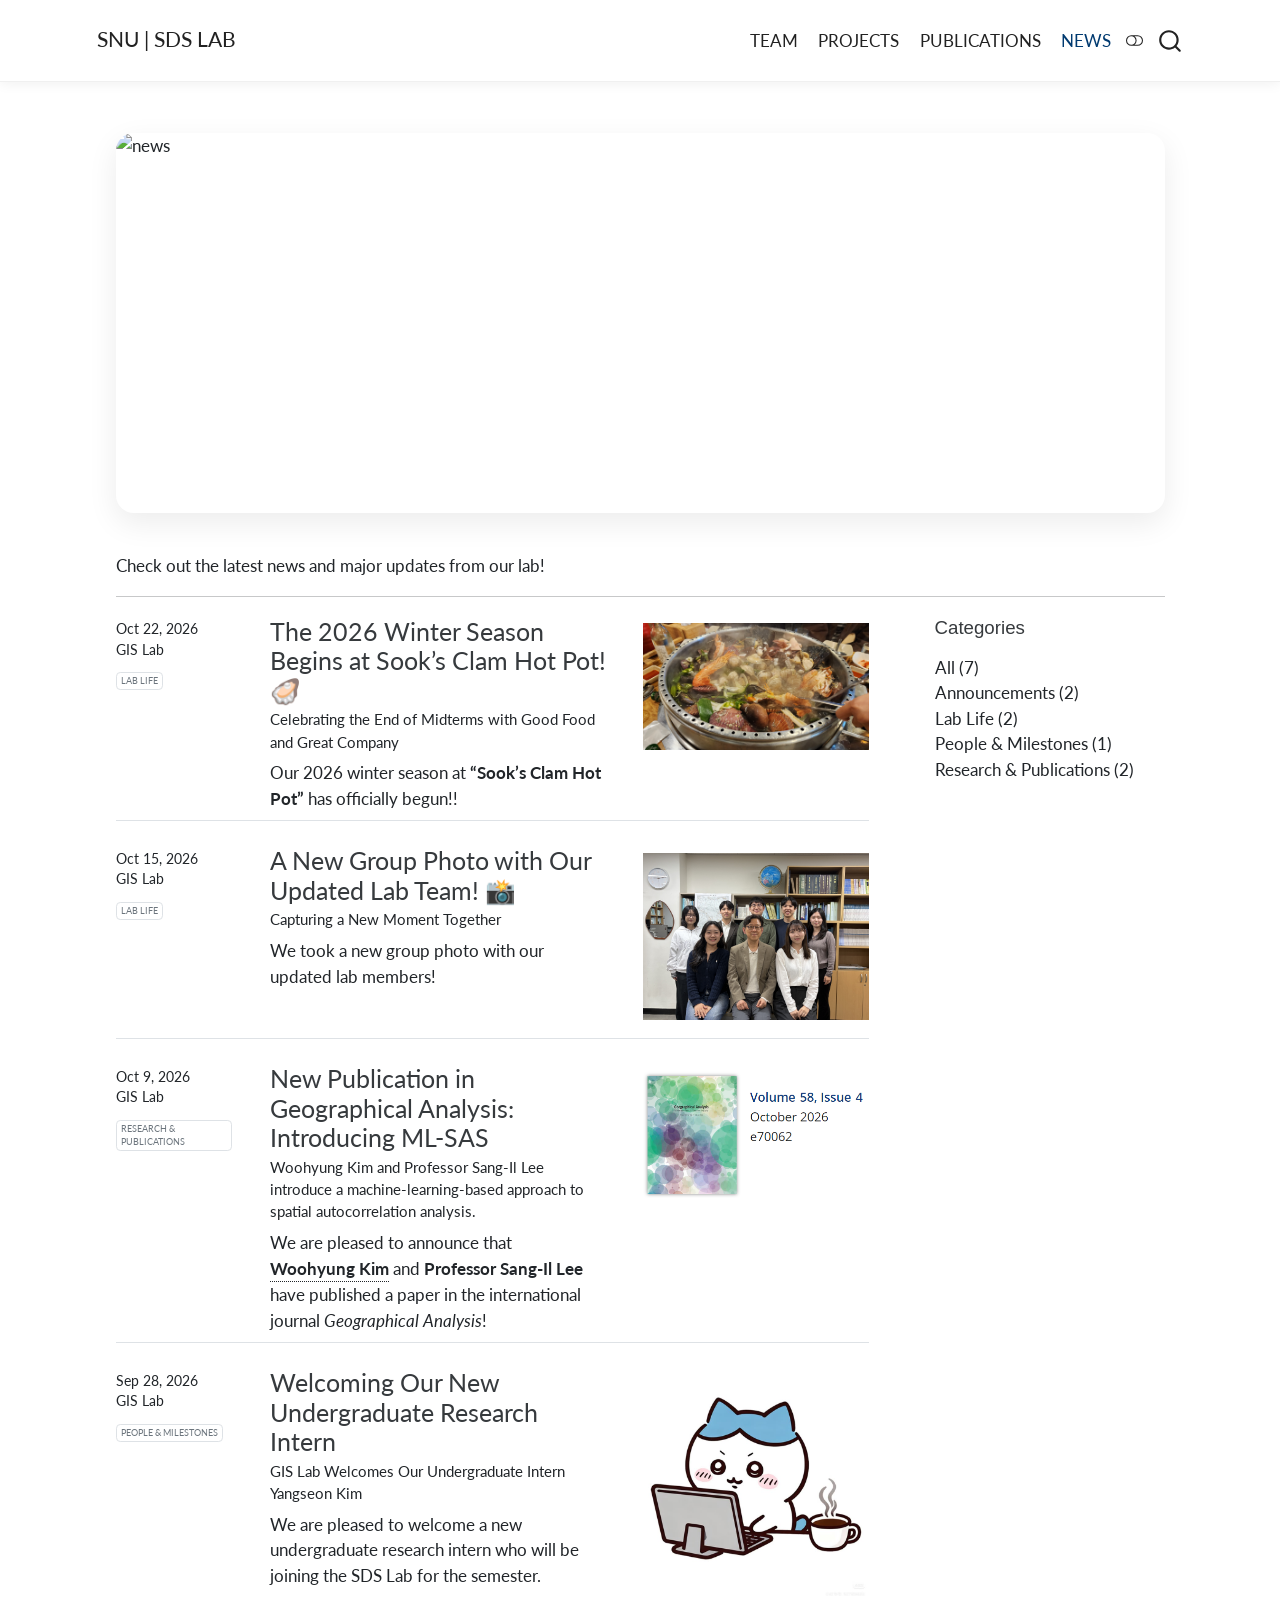
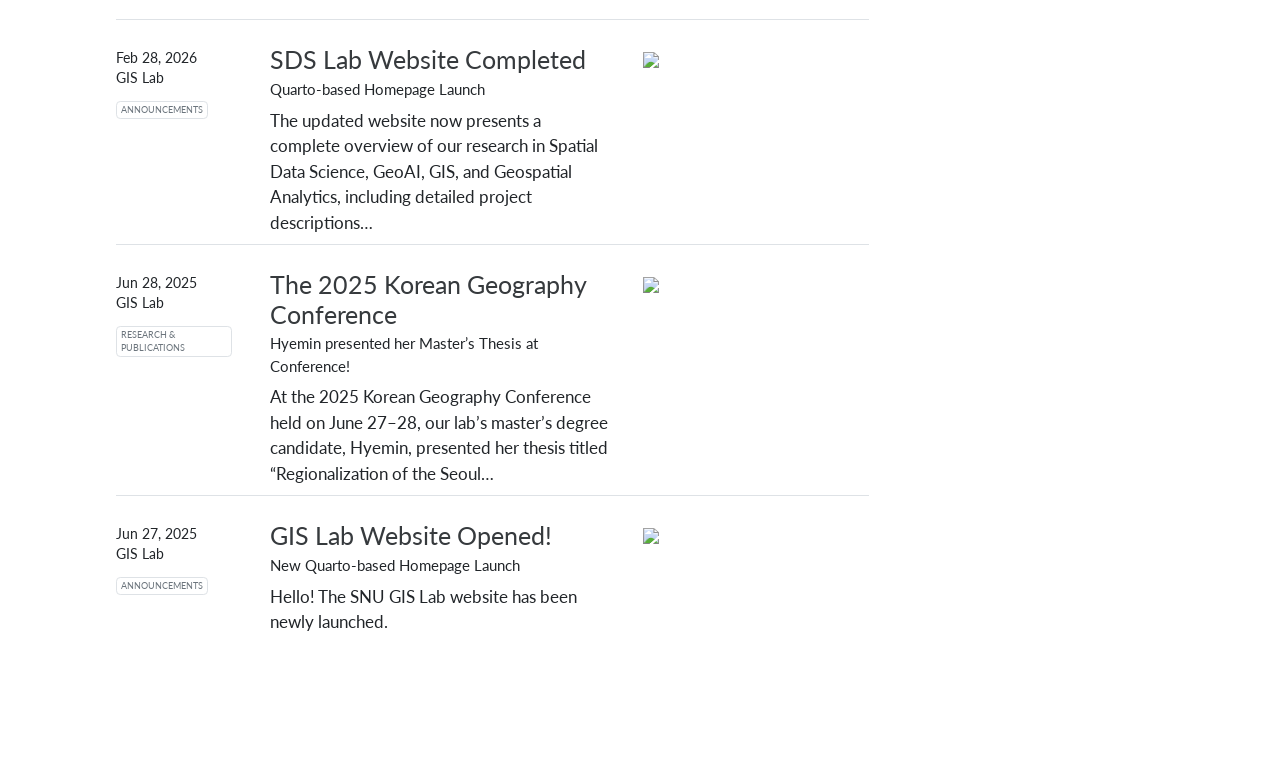
==== commit 9cc3cae5: "Update website" ====
--- a/docs/news/index.html
+++ b/docs/news/index.html
@@ -2,7 +2,7 @@
 <html xmlns="http://www.w3.org/1999/xhtml" lang="en" xml:lang="en"><head>
 
 <meta charset="utf-8">
-<meta name="generator" content="quarto-1.10.18">
+<meta name="generator" content="quarto-1.10.19">
 
 <meta name="viewport" content="width=device-width, initial-scale=1.0, user-scalable=yes">
 
@@ -45,9 +45,9 @@
 <script src="../site_libs/quarto-html/tippy.umd.min.js"></script>
 <script src="../site_libs/quarto-html/anchor.min.js"></script>
 <link href="../site_libs/quarto-html/tippy.css" rel="stylesheet">
-<link href="../site_libs/quarto-html/quarto-syntax-highlighting-64a204ab8560d761af7679ceaba22944.css" rel="stylesheet" class="quarto-color-scheme" id="quarto-text-highlighting-styles">
-<link href="../site_libs/quarto-html/quarto-syntax-highlighting-dark-b85bc7c33db8c58e0ec93c3465666fed.css" rel="stylesheet" class="quarto-color-scheme quarto-color-alternate" id="quarto-text-highlighting-styles">
-<link href="../site_libs/quarto-html/quarto-syntax-highlighting-64a204ab8560d761af7679ceaba22944.css" rel="stylesheet" class="quarto-color-scheme-extra" id="quarto-text-highlighting-styles">
+<link href="../site_libs/quarto-html/quarto-syntax-highlighting-bf27225e3a48a9273f3daa8f8e829971.css" rel="stylesheet" class="quarto-color-scheme" id="quarto-text-highlighting-styles">
+<link href="../site_libs/quarto-html/quarto-syntax-highlighting-dark-b626d73c4c936ccc3cb08be7d45d1df6.css" rel="stylesheet" class="quarto-color-scheme quarto-color-alternate" id="quarto-text-highlighting-styles">
+<link href="../site_libs/quarto-html/quarto-syntax-highlighting-bf27225e3a48a9273f3daa8f8e829971.css" rel="stylesheet" class="quarto-color-scheme-extra" id="quarto-text-highlighting-styles">
 <script src="../site_libs/bootstrap/bootstrap.min.js"></script>
 <link href="../site_libs/bootstrap/bootstrap-icons.css" rel="stylesheet">
 <link href="../site_libs/bootstrap/bootstrap-ddade4a43513af6a39879043cc1ed658.min.css" rel="stylesheet" append-hash="true" class="quarto-color-scheme" id="quarto-bootstrap" data-mode="light">
@@ -83,20 +83,20 @@
 <script>
 
   window.document.addEventListener("DOMContentLoaded", function (_event) {
-    const listingTargetEl = window.document.querySelector('#listing-listing .list');
+    const listingTargetEl = window.document.querySelector('#listing-news-post-list .list');
     if (!listingTargetEl) {
       // No listing discovered, do not attach.
       return; 
     }
 
     const options = {
-      valueNames: ['listing-date','listing-title','listing-author','listing-subtitle','listing-image','listing-description',{ data: ['index'] },{ data: ['categories'] },{ data: ['listing-date-sort'] },{ data: ['listing-file-modified-sort'] }],
+      valueNames: ['listing-date','listing-title','listing-author','listing-subtitle','listing-image','listing-description','listing-categories',{ data: ['index'] },{ data: ['categories'] },{ data: ['listing-date-sort'] },{ data: ['listing-file-modified-sort'] }],
       
-      searchColumns: ["listing-date","listing-title","listing-author","listing-subtitle","listing-image","listing-description"],
+      searchColumns: ["listing-date","listing-title","listing-author","listing-subtitle","listing-image","listing-description","listing-categories"],
     };
 
     window['quarto-listings'] = window['quarto-listings'] || {};
-    window['quarto-listings']['listing-listing'] = new List('listing-listing', options);
+    window['quarto-listings']['listing-news-post-list'] = new List('listing-news-post-list', options);
 
     if (window['quarto-listing-loaded']) {
       window['quarto-listing-loaded']();
@@ -141,7 +141,7 @@
 </script>
 
 <link rel="stylesheet" href="../styles.css">
-</head>
+<link rel="alternate" type="application/rss+xml" title="SDS Lab" href="index.xml" data-external="1"></head>
 
 <body class="nav-fixed quarto-light"><script id="quarto-html-before-body" type="application/javascript">
     const toggleBodyColorMode = (bsSheetEl) => {
@@ -363,11 +363,11 @@
 <div id="quarto-content" class="quarto-container page-columns page-rows-contents page-layout-full page-navbar">
 <!-- sidebar -->
 <!-- margin-sidebar -->
-    <div id="quarto-margin-sidebar" class="sidebar margin-sidebar zindex-bottom">
+    <div id="quarto-margin-sidebar" class="sidebar margin-sidebar">
         
-    </div>
+    <h5 class="quarto-listing-category-title">Categories</h5><div class="quarto-listing-category category-default"><div class="category" data-category="">All <span class="quarto-category-count">(7)</span></div><div class="category" data-category="QW5ub3VuY2VtZW50cw==">Announcements <span class="quarto-category-count">(2)</span></div><div class="category" data-category="TGFiJTIwTGlmZQ==">Lab Life <span class="quarto-category-count">(2)</span></div><div class="category" data-category="UGVvcGxlJTIwJTI2JTIwTWlsZXN0b25lcw==">People &amp; Milestones <span class="quarto-category-count">(1)</span></div><div class="category" data-category="UmVzZWFyY2glMjAlMjYlMjBQdWJsaWNhdGlvbnM=">Research &amp; Publications <span class="quarto-category-count">(2)</span></div></div></div>
 <!-- main -->
-<main class="content column-page" id="quarto-document-content">
+<main class="content column-page-left" id="quarto-document-content">
 
 
 <header id="title-block-header" class="quarto-title-block default">
@@ -377,7 +377,7 @@
 
 
 
-<div class="quarto-title-meta column-page">
+<div class="quarto-title-meta column-page-left">
 
     
   
@@ -396,32 +396,35 @@
 <p>Check out the latest news and major updates from our lab!</p>
 </div>
 <hr>
-<!-- Posts from the posts/ directory will be automatically displayed below -->
-
-
-
-
-<div class="quarto-listing quarto-listing-container-default" id="listing-listing">
+<!-- News listing and category layout -->
+<div class="news-layout">
+<div class="news-posts">
+<div id="listing-news-post-list" class="quarto-listing quarto-listing-container-default">
 <div class="list quarto-listing-default">
-<div class="quarto-post image-right" data-index="0" data-categories="V2Vic2l0ZSUyQ0Fubm91bmNlbWVudHM=" data-listing-date-sort="1792594800000" data-listing-file-modified-sort="1793172797156" data-listing-date-modified-sort="NaN" data-listing-reading-time-sort="1" data-listing-word-count-sort="85">
-<div class="thumbnail"><a href="../news/posts/2026-10-22-2026-Sook's-ClamHotPot.html" class="no-external">
+<div class="quarto-post image-right" data-index="0" data-categories="TGFiJTIwTGlmZQ==" data-listing-date-sort="1792594800000" data-listing-file-modified-sort="1794793113802" data-listing-date-modified-sort="NaN" data-listing-reading-time-sort="1" data-listing-word-count-sort="85">
+<div class="thumbnail"><a href="../news/posts/2026-10-22-2026-Sooks-ClamHotPot.html" class="no-external">
 
 <img loading="lazy" src="../news/posts/images/2026clamhotpot1.jpg" class="thumbnail-image">
 
 </a></div>
 <div class="body">
 <h3 class="no-anchor listing-title">
-<a href="../news/posts/2026-10-22-2026-Sook's-ClamHotPot.html" class="no-external">The 2026 Winter Season Begins at Sook’s Clam Hot Pot!🦪</a>
+<a href="../news/posts/2026-10-22-2026-Sooks-ClamHotPot.html" class="no-external">The 2026 Winter Season Begins at Sook’s Clam Hot Pot!🦪</a>
 </h3>
 <div class="listing-subtitle">
-<a href="../news/posts/2026-10-22-2026-Sook's-ClamHotPot.html" class="no-external">Celebrating the End of Midterms with Good Food and Great Company</a>
-</div>
-<div class="delink listing-description"><a href="../news/posts/2026-10-22-2026-Sook's-ClamHotPot.html" class="no-external">
+<a href="../news/posts/2026-10-22-2026-Sooks-ClamHotPot.html" class="no-external">Celebrating the End of Midterms with Good Food and Great Company</a>
+</div>
+<div class="listing-categories">
+
+<div class="listing-category" onclick="window.quartoListingCategory('TGFiJTIwTGlmZQ=='); return false;">Lab Life</div>
+
+</div>
+<div class="delink listing-description"><a href="../news/posts/2026-10-22-2026-Sooks-ClamHotPot.html" class="no-external">
 Our 2026 winter season at <strong>“Sook’s Clam Hot Pot”</strong> has officially begun!!
 </a></div>
 </div>
 <div class="metadata">
-<a href="../news/posts/2026-10-22-2026-Sook's-ClamHotPot.html" class="no-external">
+<a href="../news/posts/2026-10-22-2026-Sooks-ClamHotPot.html" class="no-external">
 <div class="listing-date">
 Oct 22, 2026
 </div>
@@ -431,7 +434,7 @@
 </a>
 </div>
 </div>
-<div class="quarto-post image-right" data-index="1" data-categories="V2Vic2l0ZSUyQ0Fubm91bmNlbWVudHM=" data-listing-date-sort="1791990000000" data-listing-file-modified-sort="1793172797147" data-listing-date-modified-sort="NaN" data-listing-reading-time-sort="1" data-listing-word-count-sort="35">
+<div class="quarto-post image-right" data-index="1" data-categories="TGFiJTIwTGlmZQ==" data-listing-date-sort="1791990000000" data-listing-file-modified-sort="1794793113781" data-listing-date-modified-sort="NaN" data-listing-reading-time-sort="1" data-listing-word-count-sort="35">
 <div class="thumbnail"><a href="../news/posts/2026-10-15-new-group-photo.html" class="no-external">
 
 <img loading="lazy" src="../news/posts/images/labpeople1.jpg" class="thumbnail-image">
@@ -444,6 +447,11 @@
 <div class="listing-subtitle">
 <a href="../news/posts/2026-10-15-new-group-photo.html" class="no-external">Capturing a New Moment Together</a>
 </div>
+<div class="listing-categories">
+
+<div class="listing-category" onclick="window.quartoListingCategory('TGFiJTIwTGlmZQ=='); return false;">Lab Life</div>
+
+</div>
 <div class="delink listing-description"><a href="../news/posts/2026-10-15-new-group-photo.html" class="no-external">
 We took a new group photo with our updated lab members!
 </a></div>
@@ -459,7 +467,7 @@
 </a>
 </div>
 </div>
-<div class="quarto-post image-right" data-index="2" data-categories="V2Vic2l0ZSUyQ0Fubm91bmNlbWVudHM=" data-listing-date-sort="1791471600000" data-listing-file-modified-sort="1793172797139" data-listing-date-modified-sort="NaN" data-listing-reading-time-sort="1" data-listing-word-count-sort="130">
+<div class="quarto-post image-right" data-index="2" data-categories="UmVzZWFyY2glMjAlMjYlMjBQdWJsaWNhdGlvbnM=" data-listing-date-sort="1791471600000" data-listing-file-modified-sort="1794793113756" data-listing-date-modified-sort="NaN" data-listing-reading-time-sort="1" data-listing-word-count-sort="130">
 <div class="thumbnail"><a href="../news/posts/2026-10-09-woohyung-publishes.html" class="no-external">
 
 <img loading="lazy" src="../news/posts/images/woohyung-publication2.png" class="thumbnail-image">
@@ -472,6 +480,11 @@
 <div class="listing-subtitle">
 <a href="../news/posts/2026-10-09-woohyung-publishes.html" class="no-external">Woohyung Kim and Professor Sang-Il Lee introduce a machine-learning-based approach to spatial autocorrelation analysis.</a>
 </div>
+<div class="listing-categories">
+
+<div class="listing-category" onclick="window.quartoListingCategory('UmVzZWFyY2glMjAlMjYlMjBQdWJsaWNhdGlvbnM='); return false;">Research &amp; Publications</div>
+
+</div>
 <div class="delink listing-description"><a href="../news/posts/2026-10-09-woohyung-publishes.html" class="no-external">
 We are pleased to announce that <span class="author-photo-hover" tabindex="0"><strong>Woohyung Kim</strong><span class="author-photo-popup"></span></span> and <strong>Professor Sang-Il Lee</strong> have published a paper in the international journal <em>Geographical Analysis</em>!
 </a></div>
@@ -487,7 +500,7 @@
 </a>
 </div>
 </div>
-<div class="quarto-post image-right" data-index="3" data-categories="V2Vic2l0ZSUyQ0Fubm91bmNlbWVudHM=" data-listing-date-sort="1790521200000" data-listing-file-modified-sort="1793172797130" data-listing-date-modified-sort="NaN" data-listing-reading-time-sort="1" data-listing-word-count-sort="97">
+<div class="quarto-post image-right" data-index="3" data-categories="UGVvcGxlJTIwJTI2JTIwTWlsZXN0b25lcw==" data-listing-date-sort="1790521200000" data-listing-file-modified-sort="1794793113732" data-listing-date-modified-sort="NaN" data-listing-reading-time-sort="1" data-listing-word-count-sort="95">
 <div class="thumbnail"><a href="../news/posts/2026-09-28-undergraduate-research-intern.html" class="no-external">
 
 <img loading="lazy" src="../news/posts/images/intern.jpg" class="thumbnail-image">
@@ -500,6 +513,11 @@
 <div class="listing-subtitle">
 <a href="../news/posts/2026-09-28-undergraduate-research-intern.html" class="no-external">GIS Lab Welcomes Our Undergraduate Intern Yangseon Kim</a>
 </div>
+<div class="listing-categories">
+
+<div class="listing-category" onclick="window.quartoListingCategory('UGVvcGxlJTIwJTI2JTIwTWlsZXN0b25lcw=='); return false;">People &amp; Milestones</div>
+
+</div>
 <div class="delink listing-description"><a href="../news/posts/2026-09-28-undergraduate-research-intern.html" class="no-external">
 We are pleased to welcome a new undergraduate research intern who will be joining the SDS Lab for the semester.
 </a></div>
@@ -515,7 +533,7 @@
 </a>
 </div>
 </div>
-<div class="quarto-post image-right" data-index="4" data-categories="V2Vic2l0ZSUyQ0Fubm91bmNlbWVudHM=" data-listing-date-sort="1772204400000" data-listing-file-modified-sort="1793172797121" data-listing-date-modified-sort="NaN" data-listing-reading-time-sort="1" data-listing-word-count-sort="54">
+<div class="quarto-post image-right" data-index="4" data-categories="QW5ub3VuY2VtZW50cw==" data-listing-date-sort="1772204400000" data-listing-file-modified-sort="1794793113706" data-listing-date-modified-sort="NaN" data-listing-reading-time-sort="1" data-listing-word-count-sort="54">
 <div class="thumbnail"><a href="../news/posts/2026-02-28-SDS-Lab-Website-Release.html" class="no-external">
 
 <img loading="lazy" src="../news/posts/images/webhome.png" class="thumbnail-image">
@@ -528,6 +546,11 @@
 <div class="listing-subtitle">
 <a href="../news/posts/2026-02-28-SDS-Lab-Website-Release.html" class="no-external">Quarto-based Homepage Launch</a>
 </div>
+<div class="listing-categories">
+
+<div class="listing-category" onclick="window.quartoListingCategory('QW5ub3VuY2VtZW50cw=='); return false;">Announcements</div>
+
+</div>
 <div class="delink listing-description"><a href="../news/posts/2026-02-28-SDS-Lab-Website-Release.html" class="no-external">
 The updated website now presents a complete overview of our research in Spatial Data Science, GeoAI, GIS, and Geospatial Analytics, including detailed project descriptions…
 </a></div>
@@ -543,7 +566,7 @@
 </a>
 </div>
 </div>
-<div class="quarto-post image-right" data-index="5" data-categories="Q29uZmVyZW5jZQ==" data-listing-date-sort="1751036400000" data-listing-file-modified-sort="1793174784397" data-listing-date-modified-sort="NaN" data-listing-reading-time-sort="1" data-listing-word-count-sort="53">
+<div class="quarto-post image-right" data-index="5" data-categories="UmVzZWFyY2glMjAlMjYlMjBQdWJsaWNhdGlvbnM=" data-listing-date-sort="1751036400000" data-listing-file-modified-sort="1794793113677" data-listing-date-modified-sort="NaN" data-listing-reading-time-sort="1" data-listing-word-count-sort="53">
 <div class="thumbnail"><a href="../news/posts/2025-06-28-korean-geography-conference.html" class="no-external">
 
 <img loading="lazy" src="../news/posts/images/Hyemin_KGC1.png" class="thumbnail-image">
@@ -556,6 +579,11 @@
 <div class="listing-subtitle">
 <a href="../news/posts/2025-06-28-korean-geography-conference.html" class="no-external">Hyemin presented her Master’s Thesis at Conference!</a>
 </div>
+<div class="listing-categories">
+
+<div class="listing-category" onclick="window.quartoListingCategory('UmVzZWFyY2glMjAlMjYlMjBQdWJsaWNhdGlvbnM='); return false;">Research &amp; Publications</div>
+
+</div>
 <div class="delink listing-description"><a href="../news/posts/2025-06-28-korean-geography-conference.html" class="no-external">
 At the 2025 Korean Geography Conference held on June 27–28, our lab’s master’s degree candidate, Hyemin, presented her thesis titled “Regionalization of the Seoul…
 </a></div>
@@ -571,7 +599,7 @@
 </a>
 </div>
 </div>
-<div class="quarto-post image-right" data-index="6" data-categories="V2Vic2l0ZSUyQ0Fubm91bmNlbWVudHM=" data-listing-date-sort="1750950000000" data-listing-file-modified-sort="1793172797103" data-listing-date-modified-sort="NaN" data-listing-reading-time-sort="1" data-listing-word-count-sort="32">
+<div class="quarto-post image-right" data-index="6" data-categories="QW5ub3VuY2VtZW50cw==" data-listing-date-sort="1750950000000" data-listing-file-modified-sort="1794793113652" data-listing-date-modified-sort="NaN" data-listing-reading-time-sort="1" data-listing-word-count-sort="32">
 <div class="thumbnail"><a href="../news/posts/2025-06-27-website-open.html" class="no-external">
 
 <img loading="lazy" src="../news/posts/images/main_header.png" class="thumbnail-image">
@@ -584,6 +612,11 @@
 <div class="listing-subtitle">
 <a href="../news/posts/2025-06-27-website-open.html" class="no-external">New Quarto-based Homepage Launch</a>
 </div>
+<div class="listing-categories">
+
+<div class="listing-category" onclick="window.quartoListingCategory('QW5ub3VuY2VtZW50cw=='); return false;">Announcements</div>
+
+</div>
 <div class="delink listing-description"><a href="../news/posts/2025-06-27-website-open.html" class="no-external">
 Hello! The SNU GIS Lab website has been newly launched.
 </a></div>
@@ -601,7 +634,265 @@
 </div>
 </div>
 <div class="listing-no-matching d-none">No matching items</div>
-</div></main> <!-- /main -->
+</div>
+</div>
+<div class="news-category-panel">
+<div id="news-category-target">
+
+</div>
+</div>
+</div>
+<style>
+
+/* ========================================
+   News Page - Categories Layout
+   ======================================== */
+
+/* 기본 Quarto 카테고리 사이드바 숨김 */
+#quarto-margin-sidebar {
+  display: none !important;
+}
+
+/* 배너 영역과 목록 영역은 독립적으로 유지 */
+#quarto-document-content {
+  width: 100%;
+  max-width: none;
+  min-width: 0;
+}
+
+/* 목록 + 카테고리의 2열 구조 */
+.news-layout {
+  display: grid;
+  grid-template-columns: minmax(0, 1fr) 230px;
+  column-gap: 32px;
+  align-items: start;
+  width: 100%;
+  margin-top: 20px;
+}
+
+/* 글 목록 */
+.news-posts {
+  min-width: 0;
+}
+
+/* 우측 카테고리 */
+.news-category-panel {
+  min-width: 0;
+}
+
+.news-category-panel .quarto-listing-category-title {
+  margin-top: 0;
+  margin-bottom: 16px;
+}
+
+.news-category-panel .quarto-listing-category {
+  width: 100%;
+}
+
+/* 카테고리 필터 항목 */
+.news-category-panel .category {
+  cursor: pointer;
+}
+
+/* ========================================
+   Category labels in post metadata
+   ======================================== */
+
+/* 본문에서 이동된 카테고리 */
+.news-layout .quarto-post .metadata .listing-categories {
+  display: flex;
+  flex-direction: column;
+  align-items: flex-start;
+  gap: 5px;
+  margin-top: 12px;
+  min-width: 0;
+}
+
+/* 카테고리 버튼 */
+.news-layout .quarto-post .metadata .listing-category {
+  display: inline-block;
+  max-width: 100%;
+  white-space: normal;
+  overflow-wrap: anywhere;
+  cursor: pointer;
+}
+
+/* ========================================
+   Responsive - Tablet and Mobile
+   ======================================== */
+
+@media (max-width: 900px) {
+
+  /* 카테고리를 글 목록 위에 배치 */
+  .news-layout {
+    grid-template-columns: minmax(0, 1fr);
+    gap: 22px;
+  }
+
+  .news-category-panel {
+    grid-row: 1;
+    width: 100%;
+    min-width: 0;
+  }
+
+  .news-posts {
+    grid-row: 2;
+    width: 100%;
+  }
+
+  /* 카테고리 제목 */
+  .news-category-panel .quarto-listing-category-title {
+    margin-bottom: 10px;
+  }
+
+  /* 가로 스크롤 가능한 카테고리 메뉴 */
+  .news-category-panel .quarto-listing-category {
+    display: flex;
+    flex-direction: row;
+    flex-wrap: nowrap;
+    gap: 10px;
+    overflow-x: auto;
+    overflow-y: hidden;
+    padding: 4px 0 12px;
+    -webkit-overflow-scrolling: touch;
+    scrollbar-width: thin;
+  }
+
+  /* 카테고리 항목의 터치 영역 */
+  .news-category-panel .category {
+    flex: 0 0 auto;
+    min-height: 44px;
+    display: inline-flex;
+    align-items: center;
+    white-space: nowrap;
+    padding: 8px 12px;
+    border-radius: 10px;
+  }
+
+  /* 게시글의 날짜, 작성자, 카테고리 유지 */
+  .news-layout .quarto-post .metadata {
+    display: block;
+  }
+
+}
+
+
+/* ========================================
+   News Page - Restore Full Width
+   ======================================== */
+
+/* Quarto가 남겨둔 우측 사이드바 공간까지
+   메인 콘텐츠 영역을 확장 */
+#quarto-content > main.content {
+  grid-column: page-start / page-end !important;
+  width: 100%;
+  max-width: none;
+  min-width: 0;
+}
+
+/* 기존 배너와 콘텐츠 영역의 너비 유지 */
+#quarto-document-content {
+  width: 100%;
+  max-width: none;
+  min-width: 0;
+}
+
+/* 목록과 카테고리 영역이 전체 너비를 사용 */
+.news-layout {
+  width: 100%;
+  max-width: none;
+  box-sizing: border-box;
+}
+
+</style>
+<script>
+(function () {
+  "use strict";
+
+  function setupNewsLayout() {
+
+    /* ------------------------------------
+       1. 기본 사이드바의 카테고리 이동
+       ------------------------------------ */
+
+    const target = document.getElementById(
+      "news-category-target"
+    );
+
+    const sidebar = document.getElementById(
+      "quarto-margin-sidebar"
+    );
+
+    if (target && sidebar) {
+
+      const title = sidebar.querySelector(
+        ".quarto-listing-category-title"
+      );
+
+      const categories = sidebar.querySelector(
+        ".quarto-listing-category"
+      );
+
+      if (title && title.parentElement !== target) {
+        target.appendChild(title);
+      }
+
+      if (categories && categories.parentElement !== target) {
+        target.appendChild(categories);
+      }
+
+    }
+
+    /* ------------------------------------
+       2. 게시글별 카테고리 위치 이동
+       ------------------------------------ */
+
+    const posts = document.querySelectorAll(
+      ".news-layout .quarto-post"
+    );
+
+    posts.forEach(function (post) {
+
+      const categories = post.querySelector(
+        ".body > .listing-categories"
+      );
+
+      const metadata = post.querySelector(
+        ".metadata"
+      );
+
+      if (!categories || !metadata) {
+        return;
+      }
+
+      /* 날짜와 작성자 뒤에 카테고리 추가 */
+      metadata.appendChild(categories);
+
+    });
+
+  }
+
+  /* DOM 생성 완료 후 실행 */
+  if (document.readyState === "loading") {
+
+    document.addEventListener(
+      "DOMContentLoaded",
+      setupNewsLayout
+    );
+
+  } else {
+
+    setupNewsLayout();
+
+  }
+
+})();
+</script>
+
+
+
+
+</main> <!-- /main -->
 <!-- SDS LAB: global Go to Top button -->
 
 <button id="sds-go-to-top" type="button" aria-label="Go to top" title="Go to top">
@@ -740,7 +1031,7 @@
     }
       var localhostRegex = new RegExp(/^(?:http|https):\/\/localhost\:?[0-9]*\//);
       var mailtoRegex = new RegExp(/^mailto:/);
-        var filterRegex = new RegExp('/' + window.location.host + '/');
+        var filterRegex = new RegExp("https:\/\/snu-sdslab\.snu\.ac\.kr");
       var isInternal = (href) => {
           return filterRegex.test(href) || localhostRegex.test(href) || mailtoRegex.test(href);
       }
--- a/docs/site_libs/quarto-html/quarto-syntax-highlighting-bf27225e3a48a9273f3daa8f8e829971.css
+++ b/docs/site_libs/quarto-html/quarto-syntax-highlighting-bf27225e3a48a9273f3daa8f8e829971.css
@@ -0,0 +1,236 @@
+/* quarto syntax highlight colors */
+:root {
+  --quarto-hl-ot-color: #003B4F;
+  --quarto-hl-at-color: #657422;
+  --quarto-hl-ss-color: #20794D;
+  --quarto-hl-an-color: #5E5E5E;
+  --quarto-hl-fu-color: #4758AB;
+  --quarto-hl-st-color: #20794D;
+  --quarto-hl-cf-color: #003B4F;
+  --quarto-hl-op-color: #5E5E5E;
+  --quarto-hl-er-color: #AD0000;
+  --quarto-hl-bn-color: #AD0000;
+  --quarto-hl-al-color: #AD0000;
+  --quarto-hl-va-color: #111111;
+  --quarto-hl-bu-color: inherit;
+  --quarto-hl-ex-color: inherit;
+  --quarto-hl-pp-color: #AD0000;
+  --quarto-hl-in-color: #5E5E5E;
+  --quarto-hl-vs-color: #20794D;
+  --quarto-hl-wa-color: #5E5E5E;
+  --quarto-hl-do-color: #5E5E5E;
+  --quarto-hl-im-color: #00769E;
+  --quarto-hl-ch-color: #20794D;
+  --quarto-hl-dt-color: #AD0000;
+  --quarto-hl-fl-color: #AD0000;
+  --quarto-hl-co-color: #5E5E5E;
+  --quarto-hl-cv-color: #5E5E5E;
+  --quarto-hl-cn-color: #8f5902;
+  --quarto-hl-sc-color: #5E5E5E;
+  --quarto-hl-dv-color: #AD0000;
+  --quarto-hl-kw-color: #003B4F;
+}
+
+/* other quarto variables */
+:root {
+  --quarto-font-monospace: SFMono-Regular, Menlo, Monaco, Consolas, "Liberation Mono", "Courier New", monospace;
+}
+
+/* syntax highlight based on Pandoc's rules */
+pre > code.sourceCode > span {
+  color: #003B4F;
+}
+
+code.sourceCode > span {
+  color: #003B4F;
+}
+
+div.sourceCode,
+div.sourceCode pre.sourceCode {
+  color: #003B4F;
+}
+
+/* Normal */
+code span {
+  color: #003B4F;
+}
+
+/* Alert */
+code span.al {
+  color: #AD0000;
+  font-style: inherit;
+}
+
+/* Annotation */
+code span.an {
+  color: #5E5E5E;
+  font-style: inherit;
+}
+
+/* Attribute */
+code span.at {
+  color: #657422;
+  font-style: inherit;
+}
+
+/* BaseN */
+code span.bn {
+  color: #AD0000;
+  font-style: inherit;
+}
+
+/* BuiltIn */
+code span.bu {
+  font-style: inherit;
+}
+
+/* ControlFlow */
+code span.cf {
+  color: #003B4F;
+  font-weight: bold;
+  font-style: inherit;
+}
+
+/* Char */
+code span.ch {
+  color: #20794D;
+  font-style: inherit;
+}
+
+/* Constant */
+code span.cn {
+  color: #8f5902;
+  font-style: inherit;
+}
+
+/* Comment */
+code span.co {
+  color: #5E5E5E;
+  font-style: inherit;
+}
+
+/* CommentVar */
+code span.cv {
+  color: #5E5E5E;
+  font-style: italic;
+}
+
+/* Documentation */
+code span.do {
+  color: #5E5E5E;
+  font-style: italic;
+}
+
+/* DataType */
+code span.dt {
+  color: #AD0000;
+  font-style: inherit;
+}
+
+/* DecVal */
+code span.dv {
+  color: #AD0000;
+  font-style: inherit;
+}
+
+/* Error */
+code span.er {
+  color: #AD0000;
+  font-style: inherit;
+}
+
+/* Extension */
+code span.ex {
+  font-style: inherit;
+}
+
+/* Float */
+code span.fl {
+  color: #AD0000;
+  font-style: inherit;
+}
+
+/* Function */
+code span.fu {
+  color: #4758AB;
+  font-style: inherit;
+}
+
+/* Import */
+code span.im {
+  color: #00769E;
+  font-style: inherit;
+}
+
+/* Information */
+code span.in {
+  color: #5E5E5E;
+  font-style: inherit;
+}
+
+/* Keyword */
+code span.kw {
+  color: #003B4F;
+  font-weight: bold;
+  font-style: inherit;
+}
+
+/* Operator */
+code span.op {
+  color: #5E5E5E;
+  font-style: inherit;
+}
+
+/* Other */
+code span.ot {
+  color: #003B4F;
+  font-style: inherit;
+}
+
+/* Preprocessor */
+code span.pp {
+  color: #AD0000;
+  font-style: inherit;
+}
+
+/* SpecialChar */
+code span.sc {
+  color: #5E5E5E;
+  font-style: inherit;
+}
+
+/* SpecialString */
+code span.ss {
+  color: #20794D;
+  font-style: inherit;
+}
+
+/* String */
+code span.st {
+  color: #20794D;
+  font-style: inherit;
+}
+
+/* Variable */
+code span.va {
+  color: #111111;
+  font-style: inherit;
+}
+
+/* VerbatimString */
+code span.vs {
+  color: #20794D;
+  font-style: inherit;
+}
+
+/* Warning */
+code span.wa {
+  color: #5E5E5E;
+  font-style: italic;
+}
+
+.prevent-inlining {
+  content: "</";
+}
+
+/*# sourceMappingURL=8be38f48d34c45af72792cbd699585e7.css.map */
--- a/docs/site_libs/quarto-html/quarto-syntax-highlighting-dark-b626d73c4c936ccc3cb08be7d45d1df6.css
+++ b/docs/site_libs/quarto-html/quarto-syntax-highlighting-dark-b626d73c4c936ccc3cb08be7d45d1df6.css
@@ -0,0 +1,219 @@
+/* quarto syntax highlight colors */
+:root {
+  --quarto-hl-al-color: #f07178;
+  --quarto-hl-an-color: #d4d0ab;
+  --quarto-hl-at-color: #00e0e0;
+  --quarto-hl-bn-color: #d4d0ab;
+  --quarto-hl-bu-color: #abe338;
+  --quarto-hl-ch-color: #abe338;
+  --quarto-hl-co-color: #f8f8f2;
+  --quarto-hl-cv-color: #ffd700;
+  --quarto-hl-cn-color: #ffd700;
+  --quarto-hl-cf-color: #ffa07a;
+  --quarto-hl-dt-color: #ffa07a;
+  --quarto-hl-dv-color: #d4d0ab;
+  --quarto-hl-do-color: #f8f8f2;
+  --quarto-hl-er-color: #f07178;
+  --quarto-hl-ex-color: #00e0e0;
+  --quarto-hl-fl-color: #d4d0ab;
+  --quarto-hl-fu-color: #ffa07a;
+  --quarto-hl-im-color: #abe338;
+  --quarto-hl-in-color: #d4d0ab;
+  --quarto-hl-kw-color: #ffa07a;
+  --quarto-hl-op-color: #ffa07a;
+  --quarto-hl-ot-color: #00e0e0;
+  --quarto-hl-pp-color: #dcc6e0;
+  --quarto-hl-re-color: #00e0e0;
+  --quarto-hl-sc-color: #abe338;
+  --quarto-hl-ss-color: #abe338;
+  --quarto-hl-st-color: #abe338;
+  --quarto-hl-va-color: #00e0e0;
+  --quarto-hl-vs-color: #abe338;
+  --quarto-hl-wa-color: #dcc6e0;
+}
+
+/* other quarto variables */
+:root {
+  --quarto-font-monospace: SFMono-Regular, Menlo, Monaco, Consolas, "Liberation Mono", "Courier New", monospace;
+}
+
+/* syntax highlight based on Pandoc's rules */
+pre > code.sourceCode > span {
+  color: #f8f8f2;
+}
+
+code.sourceCode > span {
+  color: #f8f8f2;
+}
+
+div.sourceCode,
+div.sourceCode pre.sourceCode {
+  color: #f8f8f2;
+}
+
+/* Normal */
+code span {
+  color: #f8f8f2;
+}
+
+/* Alert */
+code span.al {
+  color: #f07178;
+}
+
+/* Annotation */
+code span.an {
+  color: #d4d0ab;
+}
+
+/* Attribute */
+code span.at {
+  color: #00e0e0;
+}
+
+/* BaseN */
+code span.bn {
+  color: #d4d0ab;
+}
+
+/* BuiltIn */
+code span.bu {
+  color: #abe338;
+}
+
+/* ControlFlow */
+code span.cf {
+  font-weight: bold;
+  color: #ffa07a;
+}
+
+/* Char */
+code span.ch {
+  color: #abe338;
+}
+
+/* Constant */
+code span.cn {
+  color: #ffd700;
+}
+
+/* Comment */
+code span.co {
+  font-style: italic;
+  color: #f8f8f2;
+}
+
+/* CommentVar */
+code span.cv {
+  color: #ffd700;
+}
+
+/* Documentation */
+code span.do {
+  color: #f8f8f2;
+}
+
+/* DataType */
+code span.dt {
+  color: #ffa07a;
+}
+
+/* DecVal */
+code span.dv {
+  color: #d4d0ab;
+}
+
+/* Error */
+code span.er {
+  color: #f07178;
+  text-decoration: underline;
+}
+
+/* Extension */
+code span.ex {
+  font-weight: bold;
+  color: #00e0e0;
+}
+
+/* Float */
+code span.fl {
+  color: #d4d0ab;
+}
+
+/* Function */
+code span.fu {
+  color: #ffa07a;
+}
+
+/* Import */
+code span.im {
+  color: #abe338;
+}
+
+/* Information */
+code span.in {
+  color: #d4d0ab;
+}
+
+/* Keyword */
+code span.kw {
+  font-weight: bold;
+  color: #ffa07a;
+}
+
+/* Operator */
+code span.op {
+  color: #ffa07a;
+}
+
+/* Other */
+code span.ot {
+  color: #00e0e0;
+}
+
+/* Preprocessor */
+code span.pp {
+  color: #dcc6e0;
+}
+
+/* RegionMarker */
+code span.re {
+  background-color: #f8f8f2;
+  color: #00e0e0;
+}
+
+/* SpecialChar */
+code span.sc {
+  color: #abe338;
+}
+
+/* SpecialString */
+code span.ss {
+  color: #abe338;
+}
+
+/* String */
+code span.st {
+  color: #abe338;
+}
+
+/* Variable */
+code span.va {
+  color: #00e0e0;
+}
+
+/* VerbatimString */
+code span.vs {
+  color: #abe338;
+}
+
+/* Warning */
+code span.wa {
+  color: #dcc6e0;
+}
+
+.prevent-inlining {
+  content: "</";
+}
+
+/*# sourceMappingURL=a269c63e8167c3ae395728e86feb0848.css.map */
--- a/docs/site_libs/quarto-html/quarto-syntax-highlighting-bf27225e3a48a9273f3daa8f8e829971.css
+++ b/docs/site_libs/quarto-html/quarto-syntax-highlighting-bf27225e3a48a9273f3daa8f8e829971.css
@@ -0,0 +1,236 @@
+/* quarto syntax highlight colors */
+:root {
+  --quarto-hl-ot-color: #003B4F;
+  --quarto-hl-at-color: #657422;
+  --quarto-hl-ss-color: #20794D;
+  --quarto-hl-an-color: #5E5E5E;
+  --quarto-hl-fu-color: #4758AB;
+  --quarto-hl-st-color: #20794D;
+  --quarto-hl-cf-color: #003B4F;
+  --quarto-hl-op-color: #5E5E5E;
+  --quarto-hl-er-color: #AD0000;
+  --quarto-hl-bn-color: #AD0000;
+  --quarto-hl-al-color: #AD0000;
+  --quarto-hl-va-color: #111111;
+  --quarto-hl-bu-color: inherit;
+  --quarto-hl-ex-color: inherit;
+  --quarto-hl-pp-color: #AD0000;
+  --quarto-hl-in-color: #5E5E5E;
+  --quarto-hl-vs-color: #20794D;
+  --quarto-hl-wa-color: #5E5E5E;
+  --quarto-hl-do-color: #5E5E5E;
+  --quarto-hl-im-color: #00769E;
+  --quarto-hl-ch-color: #20794D;
+  --quarto-hl-dt-color: #AD0000;
+  --quarto-hl-fl-color: #AD0000;
+  --quarto-hl-co-color: #5E5E5E;
+  --quarto-hl-cv-color: #5E5E5E;
+  --quarto-hl-cn-color: #8f5902;
+  --quarto-hl-sc-color: #5E5E5E;
+  --quarto-hl-dv-color: #AD0000;
+  --quarto-hl-kw-color: #003B4F;
+}
+
+/* other quarto variables */
+:root {
+  --quarto-font-monospace: SFMono-Regular, Menlo, Monaco, Consolas, "Liberation Mono", "Courier New", monospace;
+}
+
+/* syntax highlight based on Pandoc's rules */
+pre > code.sourceCode > span {
+  color: #003B4F;
+}
+
+code.sourceCode > span {
+  color: #003B4F;
+}
+
+div.sourceCode,
+div.sourceCode pre.sourceCode {
+  color: #003B4F;
+}
+
+/* Normal */
+code span {
+  color: #003B4F;
+}
+
+/* Alert */
+code span.al {
+  color: #AD0000;
+  font-style: inherit;
+}
+
+/* Annotation */
+code span.an {
+  color: #5E5E5E;
+  font-style: inherit;
+}
+
+/* Attribute */
+code span.at {
+  color: #657422;
+  font-style: inherit;
+}
+
+/* BaseN */
+code span.bn {
+  color: #AD0000;
+  font-style: inherit;
+}
+
+/* BuiltIn */
+code span.bu {
+  font-style: inherit;
+}
+
+/* ControlFlow */
+code span.cf {
+  color: #003B4F;
+  font-weight: bold;
+  font-style: inherit;
+}
+
+/* Char */
+code span.ch {
+  color: #20794D;
+  font-style: inherit;
+}
+
+/* Constant */
+code span.cn {
+  color: #8f5902;
+  font-style: inherit;
+}
+
+/* Comment */
+code span.co {
+  color: #5E5E5E;
+  font-style: inherit;
+}
+
+/* CommentVar */
+code span.cv {
+  color: #5E5E5E;
+  font-style: italic;
+}
+
+/* Documentation */
+code span.do {
+  color: #5E5E5E;
+  font-style: italic;
+}
+
+/* DataType */
+code span.dt {
+  color: #AD0000;
+  font-style: inherit;
+}
+
+/* DecVal */
+code span.dv {
+  color: #AD0000;
+  font-style: inherit;
+}
+
+/* Error */
+code span.er {
+  color: #AD0000;
+  font-style: inherit;
+}
+
+/* Extension */
+code span.ex {
+  font-style: inherit;
+}
+
+/* Float */
+code span.fl {
+  color: #AD0000;
+  font-style: inherit;
+}
+
+/* Function */
+code span.fu {
+  color: #4758AB;
+  font-style: inherit;
+}
+
+/* Import */
+code span.im {
+  color: #00769E;
+  font-style: inherit;
+}
+
+/* Information */
+code span.in {
+  color: #5E5E5E;
+  font-style: inherit;
+}
+
+/* Keyword */
+code span.kw {
+  color: #003B4F;
+  font-weight: bold;
+  font-style: inherit;
+}
+
+/* Operator */
+code span.op {
+  color: #5E5E5E;
+  font-style: inherit;
+}
+
+/* Other */
+code span.ot {
+  color: #003B4F;
+  font-style: inherit;
+}
+
+/* Preprocessor */
+code span.pp {
+  color: #AD0000;
+  font-style: inherit;
+}
+
+/* SpecialChar */
+code span.sc {
+  color: #5E5E5E;
+  font-style: inherit;
+}
+
+/* SpecialString */
+code span.ss {
+  color: #20794D;
+  font-style: inherit;
+}
+
+/* String */
+code span.st {
+  color: #20794D;
+  font-style: inherit;
+}
+
+/* Variable */
+code span.va {
+  color: #111111;
+  font-style: inherit;
+}
+
+/* VerbatimString */
+code span.vs {
+  color: #20794D;
+  font-style: inherit;
+}
+
+/* Warning */
+code span.wa {
+  color: #5E5E5E;
+  font-style: italic;
+}
+
+.prevent-inlining {
+  content: "</";
+}
+
+/*# sourceMappingURL=8be38f48d34c45af72792cbd699585e7.css.map */
--- a/docs/styles.css
+++ b/docs/styles.css
@@ -1284,3 +1284,22 @@
     transition: none;
   }
 }
+
+
+/* ========================================
+   Navbar Hamburger Menu: Dark Mode Mint
+   ======================================== */
+
+/* 라이트/다크모드 공통: 버튼 테두리 투명 */
+.navbar .navbar-toggler {
+  border-color: transparent !important;
+}
+
+/* 다크모드: 햄버거 메뉴 아이콘 민트색 */
+.quarto-dark .navbar .navbar-toggler {
+  color: #aad4cd !important;
+}
+
+.quarto-dark .navbar .navbar-toggler-icon {
+  background-image: url("data:image/svg+xml,%3Csvg xmlns='http://www.w3.org/2000/svg' viewBox='0 0 30 30'%3E%3Cpath stroke='%23aad4cd' stroke-linecap='round' stroke-miterlimit='10' stroke-width='2' d='M4 7h22M4 15h22M4 23h22'/%3E%3C/svg%3E") !important;
+}
